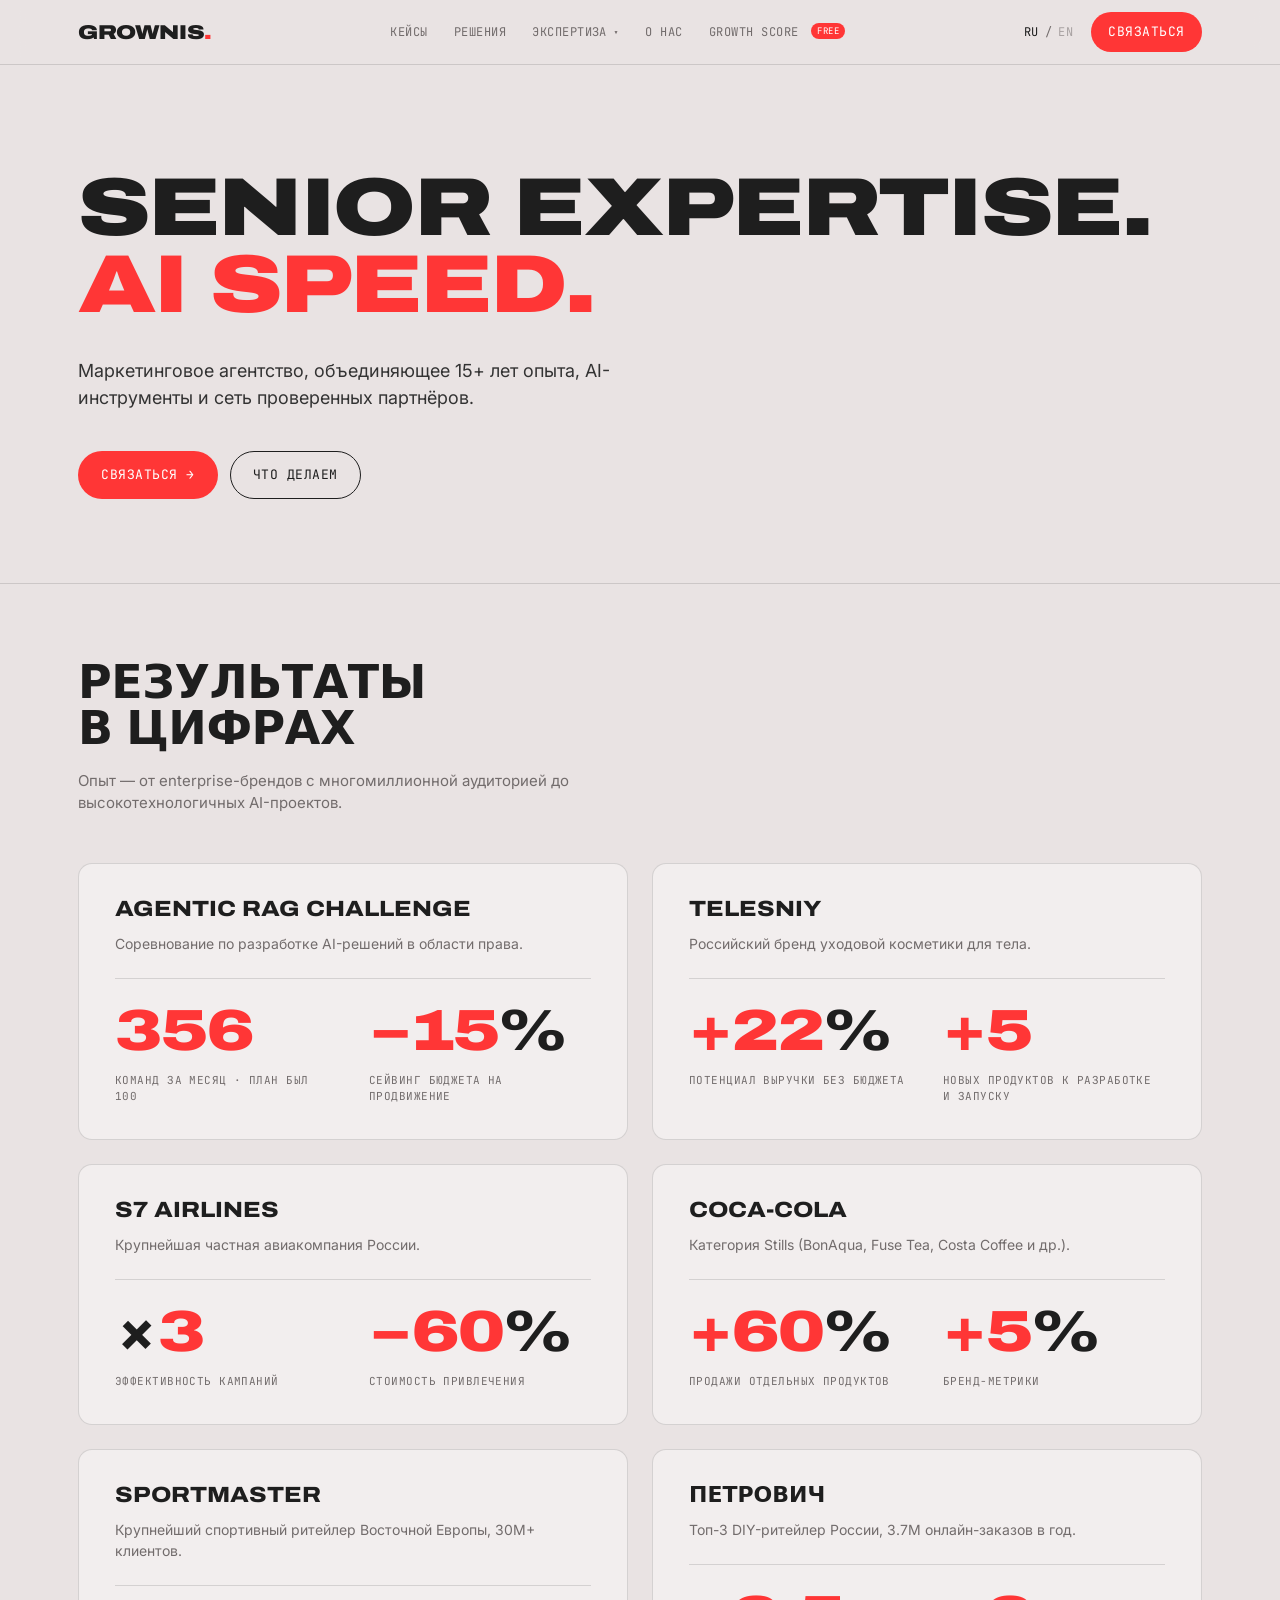
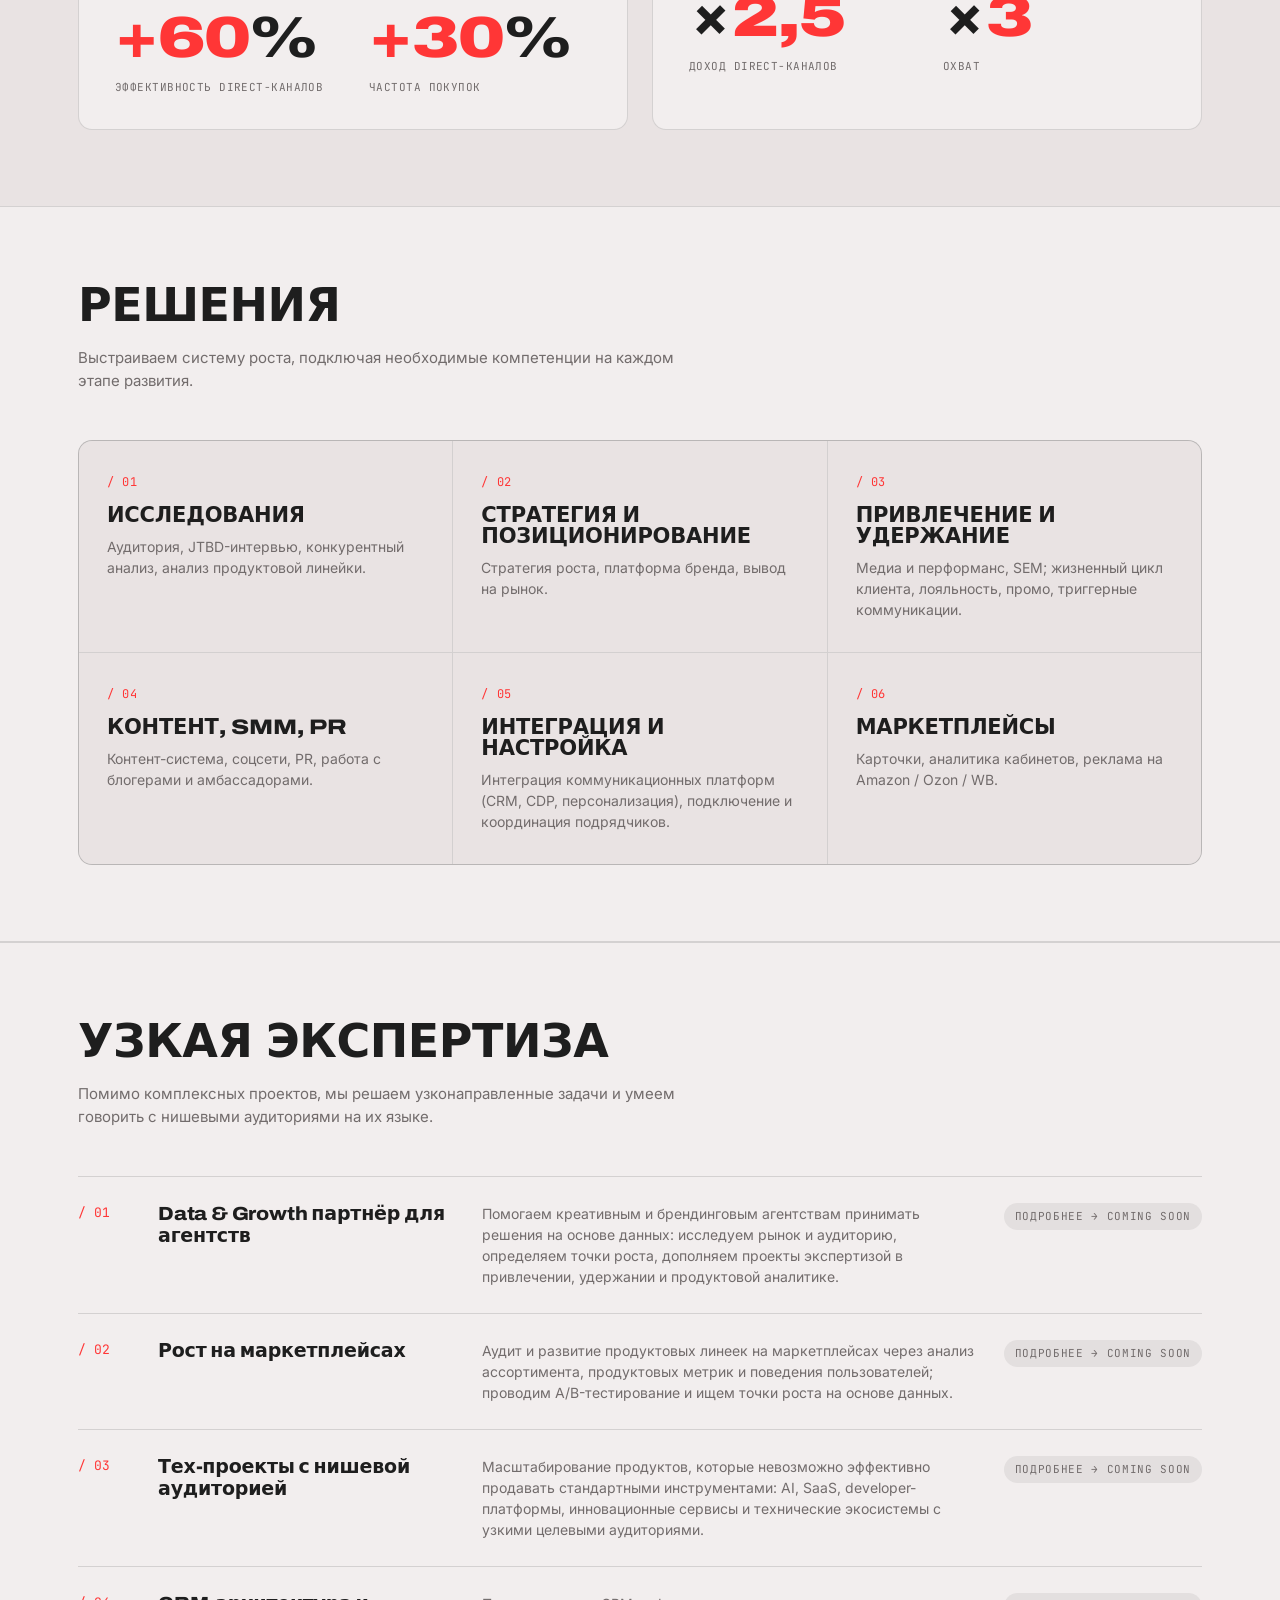
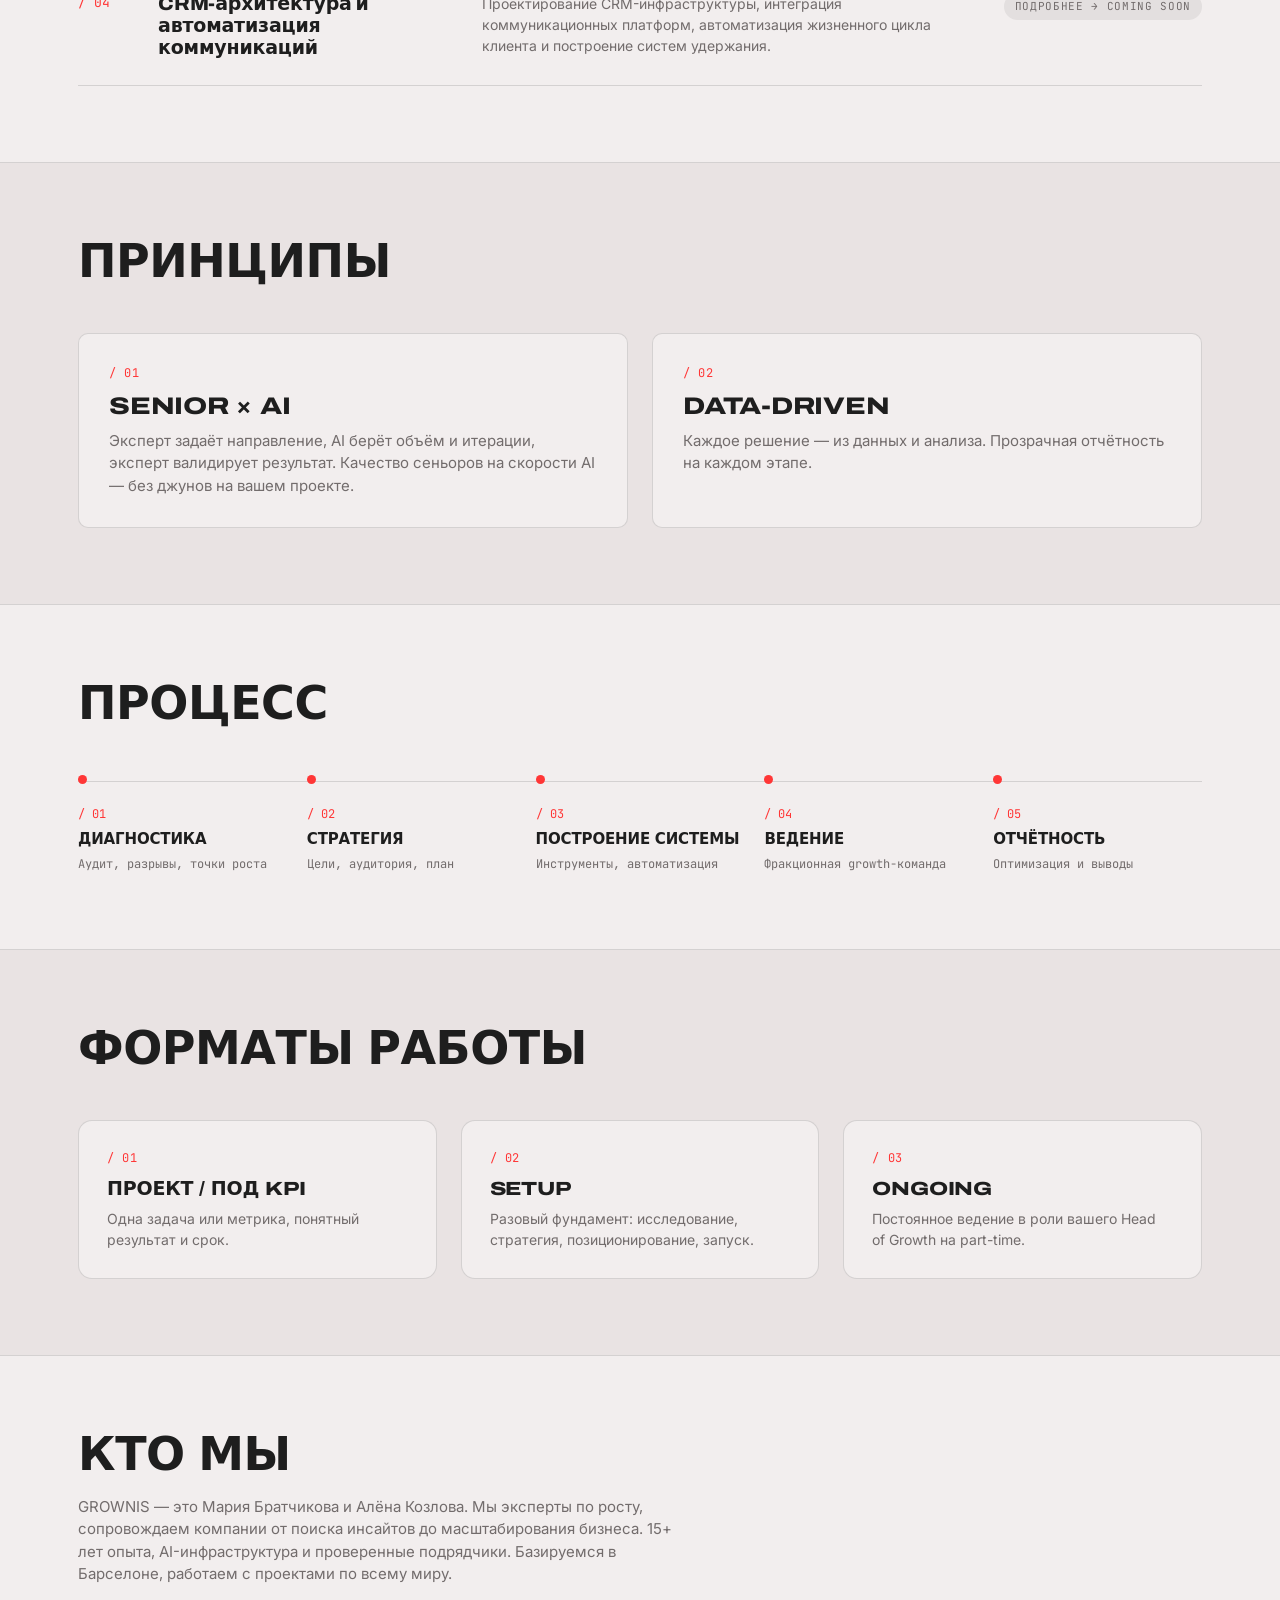
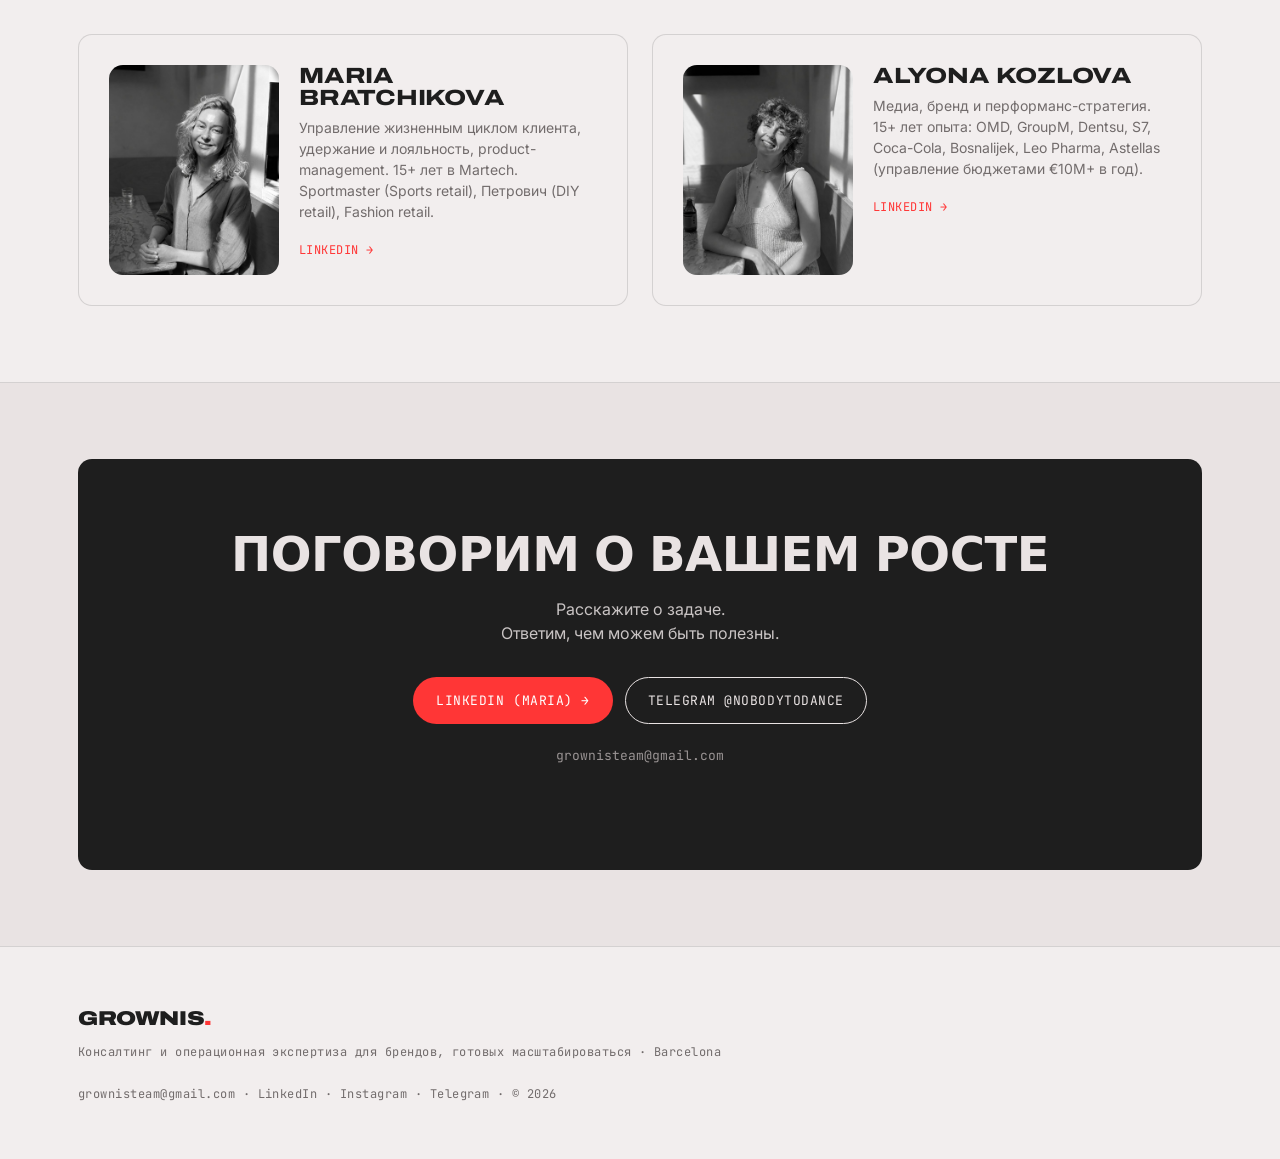
==== index.html @ ea6a72fd "beautiful english version and social mdia and llm" ====
<!DOCTYPE html>
<html lang="ru">
<head>
<meta charset="UTF-8">
<meta name="viewport" content="width=device-width, initial-scale=1.0">
<!-- Google Tag Manager -->
<script>(function(w,d,s,l,i){w[l]=w[l]||[];w[l].push({'gtm.start':
new Date().getTime(),event:'gtm.js'});var f=d.getElementsByTagName(s)[0],
j=d.createElement(s),dl=l!='dataLayer'?'&l='+l:'';j.async=true;j.src=
'https://www.googletagmanager.com/gtm.js?id='+i+dl;f.parentNode.insertBefore(j,f);
})(window,document,'script','dataLayer','GTM-59QNRNKP');</script>
<!-- End Google Tag Manager -->
<title>GROWNIS — Senior expertise. AI speed.</title>
<link rel="canonical" href="https://grownis.com/">
<link rel="alternate" hreflang="ru" href="https://grownis.com/">
<link rel="alternate" hreflang="en" href="https://grownis.com/en/">
<link rel="alternate" hreflang="x-default" href="https://grownis.com/">
<meta name="description" content="Маркетинговое агентство полного цикла: от исследований до масштабирования. 15+ лет опыта, AI-инструменты и сеть проверенных партнёров. Барселона, проекты по всему миру.">
<meta property="og:type" content="website">
<meta property="og:site_name" content="GROWNIS">
<meta property="og:title" content="GROWNIS — Senior expertise. AI speed.">
<meta property="og:description" content="Маркетинговое агентство полного цикла: от исследований до масштабирования. 15+ лет опыта, AI-инструменты и сеть проверенных партнёров.">
<meta property="og:url" content="https://grownis.com/">
<meta property="og:image" content="https://grownis.com/og-image.jpg">
<meta property="og:image:width" content="1200">
<meta property="og:image:height" content="630">
<meta name="twitter:card" content="summary_large_image">
<meta name="twitter:title" content="GROWNIS — Senior expertise. AI speed.">
<meta name="twitter:description" content="Маркетинговое агентство полного цикла: от исследований до масштабирования. 15+ лет опыта, AI-инструменты и сеть проверенных партнёров.">
<meta name="twitter:image" content="https://grownis.com/og-image.jpg">
<link rel="icon" href="/favicon.ico" sizes="any">
<link rel="icon" type="image/png" sizes="32x32" href="/favicon-32x32.png">
<link rel="icon" type="image/png" sizes="16x16" href="/favicon-16x16.png">
<link rel="apple-touch-icon" href="/apple-touch-icon.png">
<link rel="stylesheet" href="grownis.css">
<script type="application/ld+json">
{
  "@context": "https://schema.org",
  "@type": ["ProfessionalService", "Organization"],
  "@id": "https://grownis.com/#organization",
  "name": "GROWNIS",
  "url": "https://grownis.com/",
  "logo": "https://grownis.com/apple-touch-icon.png",
  "image": "https://grownis.com/og-image.jpg",
  "description": "Маркетинговое агентство полного цикла: от исследований до масштабирования. 15+ лет опыта, AI-инструменты и сеть проверенных партнёров.",
  "email": "grownisteam@gmail.com",
  "address": {
    "@type": "PostalAddress",
    "addressLocality": "Barcelona",
    "addressCountry": "ES"
  },
  "areaServed": "Worldwide",
  "founder": [
    {
      "@type": "Person",
      "name": "Maria Bratchikova",
      "sameAs": "https://www.linkedin.com/in/maria-bratchikova/"
    },
    {
      "@type": "Person",
      "name": "Alyona Kozlova",
      "sameAs": "https://www.linkedin.com/in/alyona-kozlova-4a8a1a46/"
    }
  ],
  "sameAs": [
    "https://www.linkedin.com/in/maria-bratchikova/",
    "https://www.linkedin.com/in/alyona-kozlova-4a8a1a46/",
    "https://t.me/nobodytodance"
  ],
  "hasOfferCatalog": {
    "@type": "OfferCatalog",
    "name": "Услуги GROWNIS",
    "itemListElement": [
      { "@type": "Offer", "itemOffered": { "@type": "Service", "name": "Research & Insight" } },
      { "@type": "Offer", "itemOffered": { "@type": "Service", "name": "Strategy & Positioning" } },
      { "@type": "Offer", "itemOffered": { "@type": "Service", "name": "Media & Paid Acquisition" } },
      { "@type": "Offer", "itemOffered": { "@type": "Service", "name": "Content, SMM & PR" } },
      { "@type": "Offer", "itemOffered": { "@type": "Service", "name": "CRM & Retention" } },
      { "@type": "Offer", "itemOffered": { "@type": "Service", "name": "Marketplace Growth" } }
    ]
  }
}
</script>
</head>
<body>
<!-- Google Tag Manager (noscript) -->
<noscript><iframe src="https://www.googletagmanager.com/ns.html?id=GTM-59QNRNKP" height="0" width="0" style="display:none;visibility:hidden"></iframe></noscript>
<!-- End Google Tag Manager (noscript) -->

<!-- ===== NAV ===== -->
<header class="topbar">
  <div class="wrap">
    <a class="wordmark" href="#top">GROWNIS<span class="dot">.</span></a>
    <nav>
      <a href="#results">Кейсы</a>
      <a href="#services">Решения</a>
      <div class="nav-drop">
        <a class="nav-drop-t" href="#expertise" aria-haspopup="true">Экспертиза <span class="caret" aria-hidden="true">▾</span></a>
        <div class="nav-drop-menu" role="menu">
          <span class="nav-soon">Для агентств<em>coming soon</em></span>
          <span class="nav-soon">Маркетплейсы<em>coming soon</em></span>
          <span class="nav-soon">Tech-продукты<em>coming soon</em></span>
          <span class="nav-soon">CRM-архитектура<em>coming soon</em></span>
        </div>
      </div>
      <a href="#about">О нас</a>
      <a href="/score/">Growth Score <span class="nav-tag">Free</span></a>
    </nav>
    <div class="topbar-right">
      <div class="lang" aria-label="Язык"><span class="on">RU</span><span class="sep">/</span><a class="off" href="/en/">EN</a></div>
      <a class="btn btn-signal topbar-cta" href="#cta" style="padding:9px 16px">Связаться</a>
      <button class="burger" id="burger" aria-label="Меню" aria-expanded="false" aria-controls="mmenu"><span></span><span></span><span></span></button>
    </div>
  </div>
</header>

<!-- мобильное меню -->
<div class="mobile-menu" id="mmenu" aria-hidden="true">
  <nav>
    <a href="#results">Кейсы</a>
    <a href="#services">Решения</a>
    <div class="mm-group">
      <a class="mm-group-t" href="#expertise">Экспертиза</a>
      <span class="mm-soon">Для агентств<em>coming soon</em></span>
      <span class="mm-soon">Маркетплейсы<em>coming soon</em></span>
      <span class="mm-soon">Tech-продукты<em>coming soon</em></span>
      <span class="mm-soon">CRM-архитектура<em>coming soon</em></span>
    </div>
    <a href="#about">О нас</a>
    <a href="/score/">Growth Score <span class="nav-tag">Free</span></a>
  </nav>
  <div class="mm-lang"><span class="on">RU</span> / <a class="off" href="/en/">EN</a></div>
  <a class="btn btn-signal" href="#cta">Связаться →</a>
</div>

<!-- ===== S1 · HERO ===== -->
<div class="hero" id="top">
  <div class="wrap">
    <h1>Senior expertise.<br><span class="accent">AI speed.</span></h1>
    <p class="lede">Маркетинговое агентство, объединяющее 15+ лет опыта, AI-инструменты и сеть проверенных партнёров.</p>
    <div class="hero-cta">
      <a class="btn btn-signal" href="#cta">Связаться →</a>
      <a class="btn btn-ghost" href="#services">Что делаем</a>
    </div>
  </div>
</div>

<!-- ===== S2 · КЕЙСЫ / БРЕНДЫ И РЕЗУЛЬТАТЫ ===== -->
<section id="results">
  <div class="wrap">
    <div class="sec-head">
      <h2>Результаты<br>в цифрах</h2>
      <p>Опыт — от enterprise-брендов с многомиллионной аудиторией до высокотехнологичных AI-проектов.</p>
    </div>
    <div class="case-grid">
      <div class="case">
        <div class="case-top"><div class="case-co">Agentic RAG Challenge</div></div>
        <div class="case-who">Соревнование по разработке AI-решений в области права.</div>
        <div class="case-metrics">
          <div class="metric"><div class="big">356</div><div class="cap">Команд за месяц · план был 100</div></div>
          <div class="metric"><div class="big">−15<span class="u">%</span></div><div class="cap">Сейвинг бюджета на продвижение</div></div>
        </div>
      </div>
      <div class="case">
        <div class="case-top"><div class="case-co">Telesniy</div></div>
        <div class="case-who">Российский бренд уходовой косметики для тела.</div>
        <div class="case-metrics">
          <div class="metric"><div class="big">+22<span class="u">%</span></div><div class="cap">Потенциал выручки без бюджета</div></div>
          <div class="metric"><div class="big">+5</div><div class="cap">Новых продуктов к разработке и запуску</div></div>
        </div>
      </div>
      <div class="case">
        <div class="case-top"><div class="case-co">S7 Airlines</div></div>
        <div class="case-who">Крупнейшая частная авиакомпания России.</div>
        <div class="case-metrics">
          <div class="metric"><div class="big"><span class="u">×</span>3</div><div class="cap">Эффективность кампаний</div></div>
          <div class="metric"><div class="big">−60<span class="u">%</span></div><div class="cap">Стоимость привлечения</div></div>
        </div>
      </div>
      <div class="case">
        <div class="case-top"><div class="case-co">Coca-Cola</div></div>
        <div class="case-who">Категория Stills (BonAqua, Fuse Tea, Costa Coffee и др.).</div>
        <div class="case-metrics">
          <div class="metric"><div class="big">+60<span class="u">%</span></div><div class="cap">Продажи отдельных продуктов</div></div>
          <div class="metric"><div class="big">+5<span class="u">%</span></div><div class="cap">Бренд-метрики</div></div>
        </div>
      </div>
      <div class="case">
        <div class="case-top"><div class="case-co">Sportmaster</div></div>
        <div class="case-who">Крупнейший спортивный ритейлер Восточной Европы, 30M+ клиентов.</div>
        <div class="case-metrics">
          <div class="metric"><div class="big">+60<span class="u">%</span></div><div class="cap">Эффективность direct-каналов</div></div>
          <div class="metric"><div class="big">+30<span class="u">%</span></div><div class="cap">Частота покупок</div></div>
        </div>
      </div>
      <div class="case">
        <div class="case-top"><div class="case-co">Петрович</div></div>
        <div class="case-who">Топ-3 DIY-ритейлер России, 3.7M онлайн-заказов в год.</div>
        <div class="case-metrics">
          <div class="metric"><div class="big"><span class="u">×</span>2,5</div><div class="cap">Доход direct-каналов</div></div>
          <div class="metric"><div class="big"><span class="u">×</span>3</div><div class="cap">Охват</div></div>
        </div>
      </div>
    </div>
  </div>
</section>

<!-- ===== S3 · ЧТО ДЕЛАЕМ ===== -->
<section id="services" class="section-card">
  <div class="wrap">
    <div class="sec-head">
      <h2>Решения</h2>
      <p>Выстраиваем систему роста, подключая необходимые компетенции на каждом этапе развития.</p>
    </div>
    <div class="pillars">
      <div class="pillar"><div class="n">/ 01</div><h3>Исследования</h3><p>Аудитория, JTBD-интервью, конкурентный анализ, анализ продуктовой линейки.</p></div>
      <div class="pillar"><div class="n">/ 02</div><h3>Стратегия и позиционирование</h3><p>Стратегия роста, платформа бренда, вывод на рынок.</p></div>
      <div class="pillar"><div class="n">/ 03</div><h3>Привлечение и удержание</h3><p>Медиа и перформанс, SEM; жизненный цикл клиента, лояльность, промо, триггерные коммуникации.</p></div>
      <div class="pillar"><div class="n">/ 04</div><h3>Контент, SMM, PR</h3><p>Контент-система, соцсети, PR, работа с блогерами и амбассадорами.</p></div>
      <div class="pillar"><div class="n">/ 05</div><h3>Интеграция и настройка</h3><p>Интеграция коммуникационных платформ (CRM, CDP, персонализация), подключение и координация подрядчиков.</p></div>
      <div class="pillar"><div class="n">/ 06</div><h3>Маркетплейсы</h3><p>Карточки, аналитика кабинетов, реклама на Amazon / Ozon / WB.</p></div>
    </div>
  </div>
</section>

<!-- ===== УЗКАЯ ЭКСПЕРТИЗА ===== -->
<section id="expertise" class="section-card">
  <div class="wrap">
    <div class="sec-head">
      <h2>Узкая экспертиза</h2>
      <p>Помимо комплексных проектов, мы решаем узконаправленные задачи и умеем говорить с нишевыми аудиториями на их языке.</p>
    </div>
    <div class="exp-list">
      <div class="exp-item">
        <div class="k">/ 01</div>
        <h3>Data &amp; Growth партнёр для агентств</h3>
        <p>Помогаем креативным и брендинговым агентствам принимать решения на основе данных: исследуем рынок и аудиторию, определяем точки роста, дополняем проекты экспертизой в привлечении, удержании и продуктовой аналитике.</p>
        <span class="soon">Подробнее → coming soon</span>
      </div>
      <div class="exp-item">
        <div class="k">/ 02</div>
        <h3>Рост на маркетплейсах</h3>
        <p>Аудит и развитие продуктовых линеек на маркетплейсах через анализ ассортимента, продуктовых метрик и поведения пользователей; проводим A/B-тестирование и ищем точки роста на основе данных.</p>
        <span class="soon">Подробнее → coming soon</span>
      </div>
      <div class="exp-item">
        <div class="k">/ 03</div>
        <h3>Тех-проекты с нишевой аудиторией</h3>
        <p>Масштабирование продуктов, которые невозможно эффективно продавать стандартными инструментами: AI, SaaS, developer-платформы, инновационные сервисы и технические экосистемы с узкими целевыми аудиториями.</p>
        <span class="soon">Подробнее → coming soon</span>
      </div>
      <div class="exp-item">
        <div class="k">/ 04</div>
        <h3>CRM-архитектура и автоматизация коммуникаций</h3>
        <p>Проектирование CRM-инфраструктуры, интеграция коммуникационных платформ, автоматизация жизненного цикла клиента и построение систем удержания.</p>
        <span class="soon">Подробнее → coming soon</span>
      </div>
    </div>
  </div>
</section>

<!-- ===== S4 · ПРИНЦИПЫ ===== -->
<section id="how">
  <div class="wrap">
    <div class="sec-head"><h2>Принципы</h2></div>
    <div class="principles">
      <div class="principle"><div class="k">/ 01</div><h3>Senior × AI</h3><p>Эксперт задаёт направление, AI берёт объём и итерации, эксперт валидирует результат. Качество сеньоров на скорости AI — без джунов на вашем проекте.</p></div>
      <div class="principle"><div class="k">/ 02</div><h3>Data-driven</h3><p>Каждое решение — из данных и анализа. Прозрачная отчётность на каждом этапе.</p></div>
    </div>
  </div>
</section>

<!-- ===== S5 · ПРОЦЕСС ===== -->
<section class="section-card">
  <div class="wrap">
    <div class="sec-head"><h2>Процесс</h2></div>
    <div class="timeline">
      <div class="st"><div class="k">/ 01</div><h4>Диагностика</h4><p>Аудит, разрывы, точки роста</p></div>
      <div class="st"><div class="k">/ 02</div><h4>Стратегия</h4><p>Цели, аудитория, план</p></div>
      <div class="st"><div class="k">/ 03</div><h4>Построение системы</h4><p>Инструменты, автоматизация</p></div>
      <div class="st"><div class="k">/ 04</div><h4>Ведение</h4><p>Фракционная growth-команда</p></div>
      <div class="st"><div class="k">/ 05</div><h4>Отчётность</h4><p>Оптимизация и выводы</p></div>
    </div>
  </div>
</section>

<!-- ===== S6 · ФОРМАТЫ РАБОТЫ ===== -->
<section>
  <div class="wrap">
    <div class="sec-head"><h2>Форматы работы</h2></div>
    <div class="grid-3">
      <div class="fcard"><div class="n">/ 01</div><h3>Проект / под KPI</h3><p>Одна задача или метрика, понятный результат и срок.</p></div>
      <div class="fcard"><div class="n">/ 02</div><h3>Setup</h3><p>Разовый фундамент: исследование, стратегия, позиционирование, запуск.</p></div>
      <div class="fcard"><div class="n">/ 03</div><h3>Ongoing</h3><p>Постоянное ведение в роли вашего Head of Growth на part-time.</p></div>
    </div>
  </div>
</section>

<!-- ===== S5 · О НАС + КОМАНДА ===== -->
<section id="about" class="section-card">
  <div class="wrap">
    <div class="sec-head">
      <h2>Кто мы</h2>
      <p>GROWNIS — это Мария Братчикова и Алёна Козлова. Мы эксперты по росту, сопровождаем компании от поиска инсайтов до масштабирования бизнеса. 15+ лет опыта, AI-инфраструктура и проверенные подрядчики. Базируемся в Барселоне, работаем с проектами по всему миру.</p>
    </div>
    <div class="team">
      <div class="member">
        <div class="ava" style="background-image:url('maria.jpg')"></div>
        <div>
          <h3>Maria Bratchikova</h3>
          <div class="role">Управление жизненным циклом клиента, удержание и лояльность, product-management. 15+ лет в Martech. Sportmaster (Sports retail), Петрович (DIY retail), Fashion retail.</div>
          <a href="https://www.linkedin.com/in/maria-bratchikova/" target="_blank" rel="noopener">LinkedIn →</a>
        </div>
      </div>
      <div class="member">
        <div class="ava" style="background-image:url('alena.jpg')"></div>
        <div>
          <h3>Alyona Kozlova</h3>
          <div class="role">Медиа, бренд и перформанс-стратегия. 15+ лет опыта: OMD, GroupM, Dentsu, S7, Coca-Cola, Bosnalijek, Leo Pharma, Astellas (управление бюджетами €10M+ в год).</div>
          <a href="https://www.linkedin.com/in/alyona-kozlova-4a8a1a46/" target="_blank" rel="noopener">LinkedIn →</a>
        </div>
      </div>
    </div>
  </div>
</section>

<!-- ===== S6 · CTA / КОНТАКТЫ ===== -->
<section id="cta">
  <div class="wrap">
    <div class="cta">
      <h2>Поговорим о вашем росте</h2>
      <p>Расскажите о задаче.<br>Ответим, чем можем быть полезны.</p>
      <div class="btn-row">
        <a class="btn btn-signal" href="https://www.linkedin.com/in/maria-bratchikova/" target="_blank" rel="noopener">LinkedIn (Maria) →</a>
        <a class="btn btn-ghost" href="https://t.me/nobodytodance" target="_blank" rel="noopener">Telegram @nobodytodance</a>
      </div>
      <p style="margin-top:22px;font-family:var(--font-mono);font-size:13px;color:#9A9494">grownisteam@gmail.com</p>
    </div>
  </div>
</section>

<!-- ===== FOOTER ===== -->
<footer class="foot">
  <div class="wrap">
    <div>
      <span class="wordmark">GROWNIS<span class="dot">.</span></span>
      <p style="margin-top:10px">Консалтинг и операционная экспертиза для брендов, готовых масштабироваться · Barcelona</p>
    </div>
    <p>grownisteam@gmail.com · <a href="https://www.linkedin.com/company/grownis/" target="_blank" rel="noopener">LinkedIn</a> · <a href="https://www.instagram.com/grownis.agency" target="_blank" rel="noopener">Instagram</a> · <a href="https://t.me/nobodytodance" target="_blank" rel="noopener">Telegram</a> · © 2026</p>
  </div>
</footer>

<script>
(function(){
  var b=document.getElementById('burger'), m=document.getElementById('mmenu');
  if(!b||!m) return;
  function set(open){
    b.classList.toggle('open',open);
    m.classList.toggle('open',open);
    b.setAttribute('aria-expanded',open);
    m.setAttribute('aria-hidden',!open);
    document.body.style.overflow=open?'hidden':'';
  }
  b.addEventListener('click',function(){set(!m.classList.contains('open'));});
  m.querySelectorAll('a').forEach(function(a){a.addEventListener('click',function(){set(false);});});
})();
</script>
</body>
</html>
---- grownis.css ----
/* ============================================================
   GROWNIS — DESIGN SYSTEM  ·  grownis.css  ·  v1.0 (Red / Cream)
   Один источник стилей для всех лендингов и презентаций.
   Подключение:  <link rel="stylesheet" href="grownis.css">
   Шрифты тянутся автоматически (@import ниже).
   Менять цвет/шрифт бренда — только здесь, в :root.
   ============================================================ */
@import url('https://fonts.googleapis.com/css2?family=Archivo:wdth,wght@62..125,100..900&family=Inter:wght@400;500;600&family=JetBrains+Mono:wght@400;700&display=swap');

:root{
  /* — Colour — */
  --ink:        #1E1E1E;   /* заголовки, текст на светлом */
  --ink-soft:   #2A2A2A;   /* мягкий чёрный, тёмные карточки/секции */
  --black:      #000000;   /* максимальный контраст */
  --body:       #333333;   /* основной текст */
  --paper:      #E9E3E3;   /* тёплый серо-кремовый, основной фон */
  --paper-card: #F2EEEE;   /* светлее фона, карточки/секции */
  --paper-pure: #FFFFFF;   /* поля ввода */
  --accent:     #FF3636;   /* Signal Red — единственный акцент */
  --slate:      #726C6C;   /* приглушённый текст, подписи */
  --line:       rgba(30,30,30,.14);    /* границы на светлом */
  --line-dark:  rgba(255,255,255,.14); /* границы на тёмном */

  /* — Type — */
  --font-display: "Archivo", system-ui, sans-serif; /* ↔ Titling Gothic FB Wide */
  --font-body:    "Inter", system-ui, sans-serif;   /* ↔ Tablet Gothic */
  --font-mono:    "JetBrains Mono", ui-monospace, monospace;

  /* — Scale / rhythm — */
  --maxw: 1180px;
  --section-y: 76px;
  --gap: 24px;
  --radius: 14px;
  --radius-sm: 8px;
}

/* ===== BASE ===== */
*{box-sizing:border-box;margin:0;padding:0}
html{scroll-behavior:smooth}
body{font-family:var(--font-body);background:var(--paper);color:var(--body);-webkit-font-smoothing:antialiased;line-height:1.5}
a{color:inherit}
h1,h2,h3,h4{font-family:var(--font-display);font-weight:800;font-stretch:125%;letter-spacing:-.01em;line-height:1.0;color:var(--ink)}

/* ===== LAYOUT ===== */
.wrap{max-width:var(--maxw);margin:0 auto;padding:0 28px}
section{padding:var(--section-y) 0}
section.wrap{padding-top:var(--section-y);padding-bottom:var(--section-y)} /* если .wrap прямо на <section> */
.section-card{background:var(--paper-card);border-top:1px solid var(--line);border-bottom:1px solid var(--line)}
.section-dark{background:var(--ink);color:var(--paper)}
.section-dark h1,.section-dark h2,.section-dark h3,.section-dark h4{color:var(--paper)}

/* утилиты */
.center{text-align:center}
.center .sec-head,.center .eyebrow{justify-content:center}
.muted{color:var(--slate)}
.grid-2{display:grid;grid-template-columns:repeat(2,1fr);gap:var(--gap)}
.grid-3{display:grid;grid-template-columns:repeat(3,1fr);gap:var(--gap)}
.grid-4{display:grid;grid-template-columns:repeat(4,1fr);gap:var(--gap)}
@media(max-width:860px){.grid-3,.grid-4{grid-template-columns:repeat(2,1fr)}}
@media(max-width:600px){.grid-2,.grid-3,.grid-4{grid-template-columns:1fr}}

/* ===== EYEBROW / SECTION HEAD ===== */
.eyebrow{font-family:var(--font-mono);font-size:12px;letter-spacing:.12em;text-transform:uppercase;color:var(--slate);display:flex;align-items:center;gap:10px;margin-bottom:28px}
.eyebrow::before{content:"";width:26px;height:1px;background:var(--ink);opacity:.4}
.section-dark .eyebrow{color:#9A9494}
.section-dark .eyebrow::before{background:var(--paper)}
/* заголовок + серый текст всегда в столбик (текст под заголовком) */
.sec-head{margin-bottom:48px}
.sec-head h2{font-size:clamp(30px,4vw,46px);text-transform:uppercase}
.sec-head p{max-width:620px;color:var(--slate);font-size:15px;margin-top:18px}

/* ===== TOP BAR ===== */
.topbar{position:sticky;top:0;z-index:50;background:rgba(233,227,227,.82);backdrop-filter:blur(12px);border-bottom:1px solid var(--line)}
.topbar .wrap{display:flex;align-items:center;justify-content:space-between;height:64px}
.topbar nav{display:flex;gap:26px;font-family:var(--font-mono);font-size:12px;letter-spacing:.04em;text-transform:uppercase}
.topbar nav a{color:var(--slate);text-decoration:none;transition:color .2s}
.topbar nav a:hover{color:var(--ink)}
/* бургер + мобильное меню */
.burger{display:none;flex-direction:column;justify-content:center;gap:5px;width:40px;height:40px;padding:8px;border:none;background:transparent;cursor:pointer}
.burger span{display:block;width:22px;height:2px;background:var(--ink);transition:.25s}
.burger.open span:nth-child(1){transform:translateY(7px) rotate(45deg)}
.burger.open span:nth-child(2){opacity:0}
.burger.open span:nth-child(3){transform:translateY(-7px) rotate(-45deg)}
.mobile-menu{position:fixed;top:64px;left:0;right:0;bottom:0;z-index:40;background:var(--paper);display:flex;flex-direction:column;justify-content:flex-start;gap:6px;padding:44px 28px 32px;overflow-y:auto;opacity:0;visibility:hidden;transform:translateY(-8px);transition:opacity .25s,transform .25s,visibility .25s}
.mobile-menu.open{opacity:1;visibility:visible;transform:translateY(0)}
.mobile-menu nav{display:flex;flex-direction:column;gap:2px}
.mobile-menu nav a{font-family:var(--font-display);font-weight:800;font-stretch:115%;font-size:clamp(28px,9vw,40px);text-transform:uppercase;letter-spacing:-.01em;color:var(--ink);text-decoration:none;padding:8px 0}
.mobile-menu .btn{margin-top:26px;align-self:flex-start}
@media(max-width:720px){
  .topbar nav{display:none}
  .topbar-cta{display:none}
  .lang{display:none}
  .burger{display:flex}
}

/* правая группа топбара + переключатель языка */
.topbar-right{display:flex;align-items:center;gap:18px}
.lang{font-family:var(--font-mono);font-size:12px;letter-spacing:.04em;display:flex;gap:6px;align-items:center}
.lang .on{color:var(--ink)} .lang .sep{color:var(--slate)} .lang .off{color:var(--slate);opacity:.55;cursor:default}
.lang a.off{cursor:pointer;text-decoration:none} .lang a.off:hover{opacity:1;color:var(--ink)}
.mm-lang a{color:inherit;text-decoration:none}
.nav-tag{font-family:var(--font-mono);font-size:9px;letter-spacing:.06em;text-transform:uppercase;color:#fff;background:var(--accent);padding:2px 6px;border-radius:100px;vertical-align:middle;margin-left:5px;position:relative;top:-1px}

/* выпадашка «Экспертиза» */
.nav-drop{position:relative;display:flex;align-items:center}
.nav-drop-t{font-family:var(--font-mono);font-size:12px;letter-spacing:.04em;text-transform:uppercase;color:var(--slate);background:none;border:none;cursor:pointer;padding:0;display:inline-flex;align-items:center;gap:6px;transition:color .2s}
.nav-drop:hover .nav-drop-t,.nav-drop:focus-within .nav-drop-t{color:var(--ink)}
.nav-drop .caret{font-size:10px}
.nav-drop-menu{position:absolute;top:calc(100% + 14px);left:50%;transform:translateX(-50%);min-width:250px;background:var(--paper);border:1px solid var(--line);border-radius:12px;padding:8px;display:none;flex-direction:column;gap:2px;box-shadow:0 14px 34px rgba(0,0,0,.09);z-index:60}
.nav-drop-menu::before{content:"";position:absolute;top:-14px;left:0;right:0;height:14px}
.nav-drop:hover .nav-drop-menu,.nav-drop:focus-within .nav-drop-menu{display:flex}
.nav-soon{display:flex;justify-content:space-between;align-items:center;gap:16px;padding:10px 12px;border-radius:8px;font-size:14px;color:var(--ink);cursor:default}
.nav-soon:hover{background:var(--paper-card)}
.nav-soon em{font-family:var(--font-mono);font-style:normal;font-size:10px;letter-spacing:.05em;text-transform:uppercase;color:var(--slate);white-space:nowrap}

/* мобильное меню: группа «Экспертиза» + язык */
.mm-group{display:flex;flex-direction:column;gap:2px;margin:2px 0}
.mm-group-t{font-family:var(--font-display);font-weight:800;font-stretch:115%;font-size:clamp(28px,9vw,40px);text-transform:uppercase;color:var(--ink);padding:8px 0}
.mm-soon{display:flex;justify-content:space-between;align-items:baseline;gap:12px;font-size:17px;color:var(--slate);padding:5px 0 5px 2px}
.mm-soon em{font-family:var(--font-mono);font-style:normal;font-size:10px;text-transform:uppercase;letter-spacing:.05em;color:var(--slate)}
.mm-lang{font-family:var(--font-mono);font-size:14px;color:var(--slate);margin-top:18px}
.mm-lang .on{color:var(--ink)}

/* Узкая экспертиза — строки */
.exp-list{border-top:1px solid var(--line)}
.exp-item{display:grid;grid-template-columns:56px 300px 1fr auto;gap:24px;align-items:start;padding:26px 0;border-bottom:1px solid var(--line)}
.exp-item .k{font-family:var(--font-mono);font-size:13px;color:var(--accent)}
.exp-item h3{font-family:var(--font-display);font-weight:800;font-stretch:110%;font-size:19px;letter-spacing:-.01em;color:var(--ink);margin:0;line-height:1.15}
.exp-item p{font-size:14px;color:var(--slate);margin:0}
@media(max-width:760px){.exp-item{grid-template-columns:1fr;gap:8px}}
.soon{align-self:start;font-family:var(--font-mono);font-size:11px;letter-spacing:.06em;text-transform:uppercase;color:var(--slate);background:rgba(30,30,30,.07);padding:5px 11px;border-radius:100px;white-space:nowrap}

/* ===== WORDMARK (текстовое лого) ===== */
.wordmark{font-family:var(--font-display);font-weight:900;font-stretch:125%;font-size:20px;letter-spacing:-.02em;color:var(--ink);text-decoration:none}
.wordmark .dot{color:var(--accent)}
.section-dark .wordmark{color:var(--paper)}

/* ===== HERO ===== */
.hero{background:var(--paper);color:var(--ink);padding:104px 0 84px;border-bottom:1px solid var(--line)}
.hero h1{font-size:clamp(46px,6.5vw,82px);font-weight:900;line-height:.94;text-transform:uppercase}.hero h1 .accent{color:var(--accent)}
.hero .lede{max-width:560px;margin-top:34px;font-size:18px;color:var(--body)}
.hero-meta{margin-top:54px;display:flex;flex-wrap:wrap;gap:40px;font-family:var(--font-mono);font-size:12px;letter-spacing:.06em;text-transform:uppercase;color:var(--slate)}
.hero-meta b{color:var(--accent);font-weight:400}
.hero-cta{margin-top:40px;display:flex;gap:12px;flex-wrap:wrap}

/* ===== CARDS / PILLARS / FEATURES ===== */
.pillars{display:grid;grid-template-columns:repeat(3,1fr);gap:1px;background:var(--line);border:1px solid var(--line);border-radius:var(--radius);overflow:hidden}
.pillar{background:var(--paper);padding:32px 28px}
.pillar .n{font-family:var(--font-mono);font-size:12px;color:var(--accent);letter-spacing:.05em}
.pillar h3{font-size:21px;margin:14px 0 10px;text-transform:uppercase}
.pillar p{font-size:14px;color:var(--slate)}
@media(max-width:760px){.pillars{grid-template-columns:1fr}}

.panel{border:1px solid var(--line);border-radius:var(--radius);padding:30px;background:var(--paper-card)}
.panel.dark{background:var(--ink-soft);color:var(--paper);border-color:var(--ink-soft)}
.panel h4{font-size:13px;font-family:var(--font-mono);font-weight:400;text-transform:uppercase;letter-spacing:.08em;color:var(--slate);margin-bottom:22px}
.panel.dark h4{color:#9A9494}
.panel.dark h1,.panel.dark h2,.panel.dark h3{color:var(--paper)} /* не чёрное на чёрном */

/* ===== BUTTONS ===== */
.btn{display:inline-flex;align-items:center;gap:9px;font-family:var(--font-mono);font-size:13px;letter-spacing:.04em;text-transform:uppercase;padding:13px 22px;border-radius:100px;border:1px solid transparent;cursor:pointer;text-decoration:none;transition:.2s}
.btn-primary{background:var(--ink);color:#fff}
.btn-primary:hover{background:var(--black)}
.btn-signal{background:var(--accent);color:#fff}
.btn-signal:hover{filter:brightness(.9)}
.btn-ghost{background:transparent;border-color:var(--ink);color:var(--ink)}
.btn-ghost:hover{background:var(--ink);color:var(--paper)}
.section-dark .btn-ghost{border-color:var(--paper);color:var(--paper)}
.section-dark .btn-ghost:hover{background:var(--paper);color:var(--ink)}
.btn-row{display:flex;gap:12px;flex-wrap:wrap}

/* ===== TAGS ===== */
.tags{display:flex;gap:10px;flex-wrap:wrap}
.tag{font-family:var(--font-mono);font-size:12px;letter-spacing:.04em;padding:6px 12px;border-radius:100px;border:1px solid var(--line)}
.tag.solid{background:var(--ink);color:var(--paper);border-color:var(--ink)}
.tag.accent{background:rgba(255,54,54,.10);color:var(--accent);border-color:rgba(255,54,54,.32)}

/* ===== NUMBERED LIST (process / services) ===== */
.numlist{list-style:none}
.numlist li{display:flex;gap:18px;padding:16px 0;border-bottom:1px solid var(--line)}
.numlist li:last-child{border-bottom:none}
.panel.dark .numlist li,.section-dark .numlist li{border-bottom-color:var(--line-dark)}
.numlist .idx{font-family:var(--font-mono);font-size:13px;color:var(--accent)}
.numlist .txt b{font-family:var(--font-display);font-weight:700;font-stretch:125%;font-size:17px;display:block;text-transform:uppercase;color:var(--ink)}
.panel.dark .numlist .txt b,.section-dark .numlist .txt b{color:var(--paper)}
.numlist .txt span{font-size:13px;color:var(--slate)}
.panel.dark .numlist .txt span,.section-dark .numlist .txt span{color:#9A9494}

/* ===== STATS ===== */
.stats{display:flex;gap:40px;flex-wrap:wrap}
.stat .v{font-family:var(--font-display);font-weight:900;font-stretch:125%;font-size:48px;letter-spacing:-.02em;line-height:1;color:var(--ink)}
.panel.dark .stat .v,.section-dark .stat .v{color:var(--paper)}
.stat .v em{font-style:normal;color:var(--accent)}
.stat .k{font-family:var(--font-mono);font-size:12px;text-transform:uppercase;letter-spacing:.06em;color:var(--slate);margin-top:8px}
.panel.dark .stat .k,.section-dark .stat .k{color:#9A9494}

/* ===== QUOTE / TESTIMONIAL ===== */
.quote{font-family:var(--font-display);font-weight:700;font-stretch:110%;font-size:22px;line-height:1.25;letter-spacing:-.005em;color:var(--ink)}
.section-dark .quote{color:var(--paper)}
.quote footer{font-family:var(--font-mono);font-size:12px;color:var(--slate);margin-top:18px;text-transform:uppercase;letter-spacing:.05em}

/* ===== LOGOS ROW ===== */
.logos{display:flex;flex-wrap:wrap;gap:44px;align-items:center}
.logos span{font-family:var(--font-display);font-weight:700;font-stretch:115%;font-size:22px;color:var(--ink);opacity:.55}
.section-dark .logos span{color:var(--paper)}

/* ===== RESULTS (бренд · кто · результат) ===== */
.results{display:grid;grid-template-columns:repeat(3,1fr);gap:var(--gap)}
@media(max-width:860px){.results{grid-template-columns:repeat(2,1fr)}}
@media(max-width:600px){.results{grid-template-columns:1fr}}
.result{border:1px solid var(--line);border-radius:var(--radius);padding:26px;background:var(--paper-card);display:flex;flex-direction:column}
.result .co{font-family:var(--font-display);font-weight:800;font-stretch:115%;font-size:20px;text-transform:uppercase;color:var(--ink)}
.result .who{font-size:13px;color:var(--slate);margin:8px 0 16px;flex:1}
.result .res{font-family:var(--font-mono);font-size:13px;line-height:1.4;color:var(--accent);border-top:1px solid var(--line);padding-top:14px}

/* ===== TEAM (named people) ===== */
.team{display:grid;grid-template-columns:1fr 1fr;gap:var(--gap)}
@media(max-width:760px){.team{grid-template-columns:1fr}}
.member{border:1px solid var(--line);border-radius:var(--radius);padding:30px;background:var(--paper-card);display:flex;gap:20px;align-items:flex-start}
.member .ava{width:170px;height:210px;border-radius:var(--radius);flex-shrink:0;background:var(--ink);background-size:cover;background-position:center top;font-size:0;color:transparent}
@media(max-width:480px){.member{flex-direction:column}.member .ava{width:100%;height:300px}}
.member h3{font-size:22px;text-transform:uppercase}
.member .role{color:var(--slate);font-size:14px;margin:8px 0 14px}
.member a{font-family:var(--font-mono);font-size:12px;letter-spacing:.04em;text-transform:uppercase;color:var(--accent);text-decoration:none}
.member a:hover{text-decoration:underline}

/* ===== FORMATS / простые карточки ===== */
.fcard{border:1px solid var(--line);border-radius:var(--radius);padding:28px;background:var(--paper-card)}
.fcard .n{font-family:var(--font-mono);font-size:12px;color:var(--accent);letter-spacing:.05em}
.fcard h3{font-size:19px;margin:12px 0 10px;text-transform:uppercase}
.fcard p{font-size:14px;color:var(--slate)}

/* ===== HOW — Принципы (плоские карточки) / Процесс (таймлайн) ===== */
.grid-auto{display:grid;grid-template-columns:repeat(auto-fit,minmax(170px,1fr));gap:var(--gap)}

.principles{display:grid;grid-template-columns:1fr 1fr;gap:var(--gap)}
@media(max-width:640px){.principles{grid-template-columns:1fr}}
.principle{border:1px solid var(--line);border-radius:10px;background:var(--paper-card);padding:30px}
.principle .k{font-family:var(--font-mono);font-size:12px;color:var(--accent);letter-spacing:.06em}
.principle h3{font-size:24px;text-transform:uppercase;margin:12px 0 12px}
.principle p{font-size:15px;color:var(--slate)}

.timeline{display:grid;grid-template-columns:repeat(5,1fr);gap:20px;position:relative;padding-top:30px}
.timeline::before{content:"";position:absolute;top:6px;left:0;right:0;height:1px;background:var(--line)}
.timeline .st{position:relative}
.timeline .st::before{content:"";position:absolute;top:-30px;left:0;width:9px;height:9px;border-radius:50%;background:var(--accent)}
.timeline .k{font-family:var(--font-mono);font-size:12px;color:var(--accent)}
.timeline h4{font-size:15px;text-transform:uppercase;margin:8px 0 8px;line-height:1.1}
.timeline p{font-family:var(--font-mono);font-size:12px;line-height:1.4;color:var(--slate)}
/* адаптив: на узком экране — вертикальный список с точками слева, без наложения */
@media(max-width:820px){
  .timeline{grid-template-columns:1fr;gap:0;padding-top:0}
  .timeline::before{display:none}
  .timeline .st{padding:18px 0 18px 24px;border-bottom:1px solid var(--line)}
  .timeline .st::before{top:24px;left:0}
  .timeline .st:last-child{border-bottom:none}
}

/* ===== STEP LIST — процесс строками с разделителями (вариант B) ===== */
.steplist{border-top:1px solid var(--line)}
.steplist .row{display:grid;grid-template-columns:56px 280px 1fr;gap:24px;align-items:baseline;padding:20px 0;border-bottom:1px solid var(--line)}
.steplist .k{font-family:var(--font-mono);font-size:13px;color:var(--accent)}
.steplist h4{font-size:19px;text-transform:uppercase;margin:0}
.steplist p{font-size:14px;color:var(--slate);margin:0}
@media(max-width:640px){.steplist .row{grid-template-columns:44px 1fr}.steplist .row p{grid-column:1/-1}}

/* ===== CASES — variant B (большие двухцветные метрики) ===== */
.case-grid{display:grid;grid-template-columns:1fr 1fr;gap:var(--gap)}
@media(max-width:720px){.case-grid{grid-template-columns:1fr}}
.case{background:var(--paper-card);border:1px solid var(--line);border-radius:var(--radius);padding:34px 36px;display:flex;flex-direction:column}
.case-top{display:flex;justify-content:space-between;align-items:flex-start;gap:16px}
.case-co{font-family:var(--font-display);font-weight:800;font-stretch:115%;font-size:22px;line-height:1.05;text-transform:uppercase;color:var(--ink)}
.case-idx{font-family:var(--font-mono);font-size:12px;letter-spacing:.04em;color:var(--accent);flex-shrink:0;padding-top:4px}
.case-who{font-size:14px;color:var(--slate);margin-top:12px}
.case-metrics{display:flex;gap:32px;margin-top:24px;padding-top:24px;border-top:1px solid var(--line)}
.case-metrics .metric{flex:1;min-width:0}
.case-metrics .big{font-family:var(--font-display);font-weight:900;font-stretch:125%;font-size:clamp(38px,4.6vw,58px);line-height:.95;letter-spacing:-.02em;color:var(--accent)}
.case-metrics .big .u{color:var(--ink)} /* знаки ×/% — чёрные, значение — красное */
.case-metrics .cap{font-family:var(--font-mono);font-size:11px;line-height:1.5;letter-spacing:.04em;text-transform:uppercase;color:var(--slate);margin-top:14px}

/* ===== CTA BAND ===== */
.cta{background:var(--ink);color:var(--paper);border-radius:var(--radius);padding:72px 40px;text-align:center}
.cta h2{color:var(--paper);font-size:clamp(28px,4vw,48px);text-transform:uppercase}
.cta p{max-width:520px;margin:18px auto 32px;color:#C9C4C4}
.cta .btn-row{justify-content:center}
.cta.accent{background:var(--accent)}
.cta.accent h2,.cta.accent p{color:#fff}
.cta .btn-ghost{border-color:var(--paper);color:var(--paper)} /* кнопка на тёмном баннере */
.cta .btn-ghost:hover{background:var(--paper);color:var(--ink)}

/* ===== VOICE (do / don't) ===== */
.voice-grid{display:grid;grid-template-columns:1fr 1fr;gap:var(--gap)}
@media(max-width:820px){.voice-grid{grid-template-columns:1fr}}
.voice-col{border:1px solid var(--line);border-radius:var(--radius);padding:28px;background:var(--paper-card)}
.voice-col .h{font-family:var(--font-mono);font-size:12px;text-transform:uppercase;letter-spacing:.06em;margin-bottom:18px;display:flex;align-items:center;gap:8px}
.voice-col.yes .h{color:var(--ink)} .voice-col.no .h{color:var(--accent)}
.voice-col ul{list-style:none}
.voice-col li{padding:9px 0;font-size:15px;border-bottom:1px solid var(--line)}
.voice-col li:last-child{border-bottom:none}
.voice-col.no li{color:var(--slate);text-decoration:line-through;text-decoration-color:rgba(255,54,54,.45)}

/* ===== FOOTER ===== */
.foot{background:var(--paper-card);color:var(--ink);padding:56px 0;border-top:1px solid var(--line)}
.foot .wrap{display:flex;justify-content:space-between;align-items:center;flex-wrap:wrap;gap:24px}
.foot p{font-family:var(--font-mono);font-size:12px;color:var(--slate);letter-spacing:.04em}
.foot a{color:var(--slate);text-decoration:none}.foot a:hover{color:var(--ink)}
.foot.dark{background:var(--ink);color:var(--paper)}
.foot.dark p{color:#9A9494}
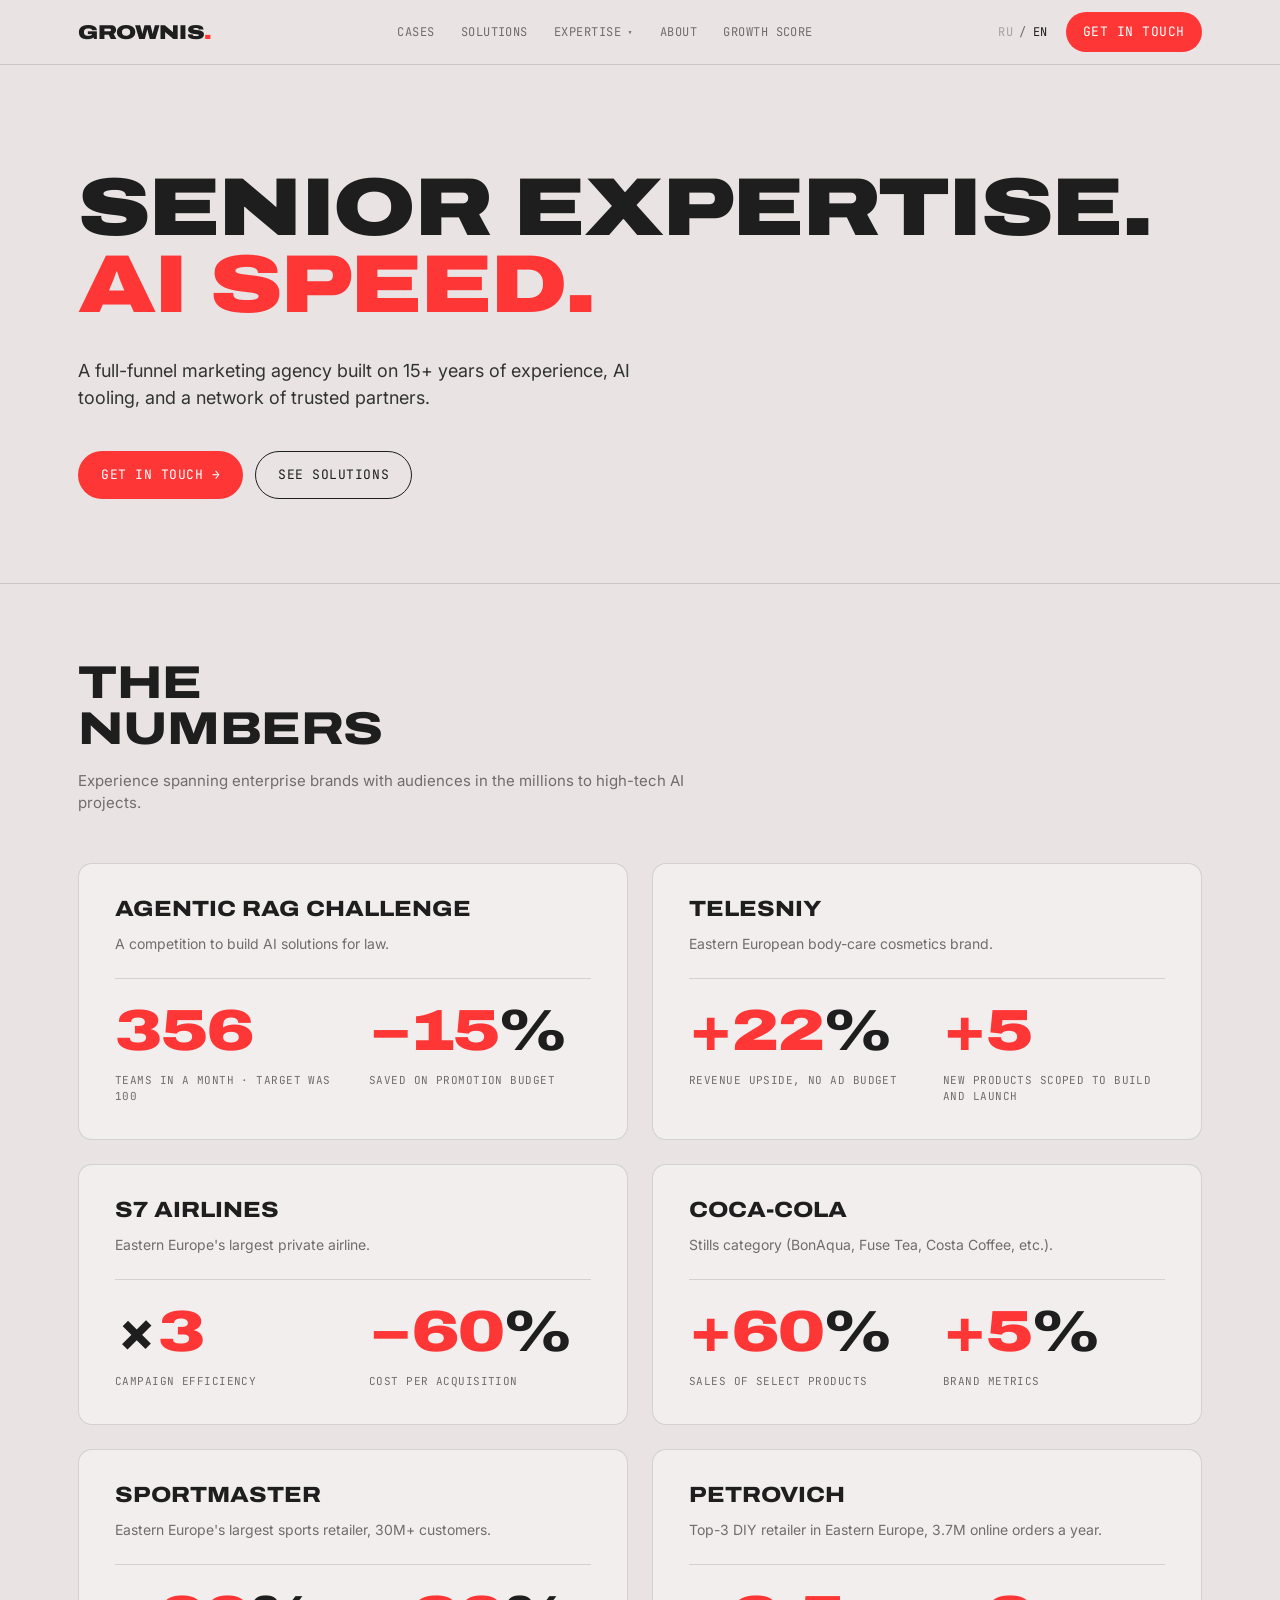
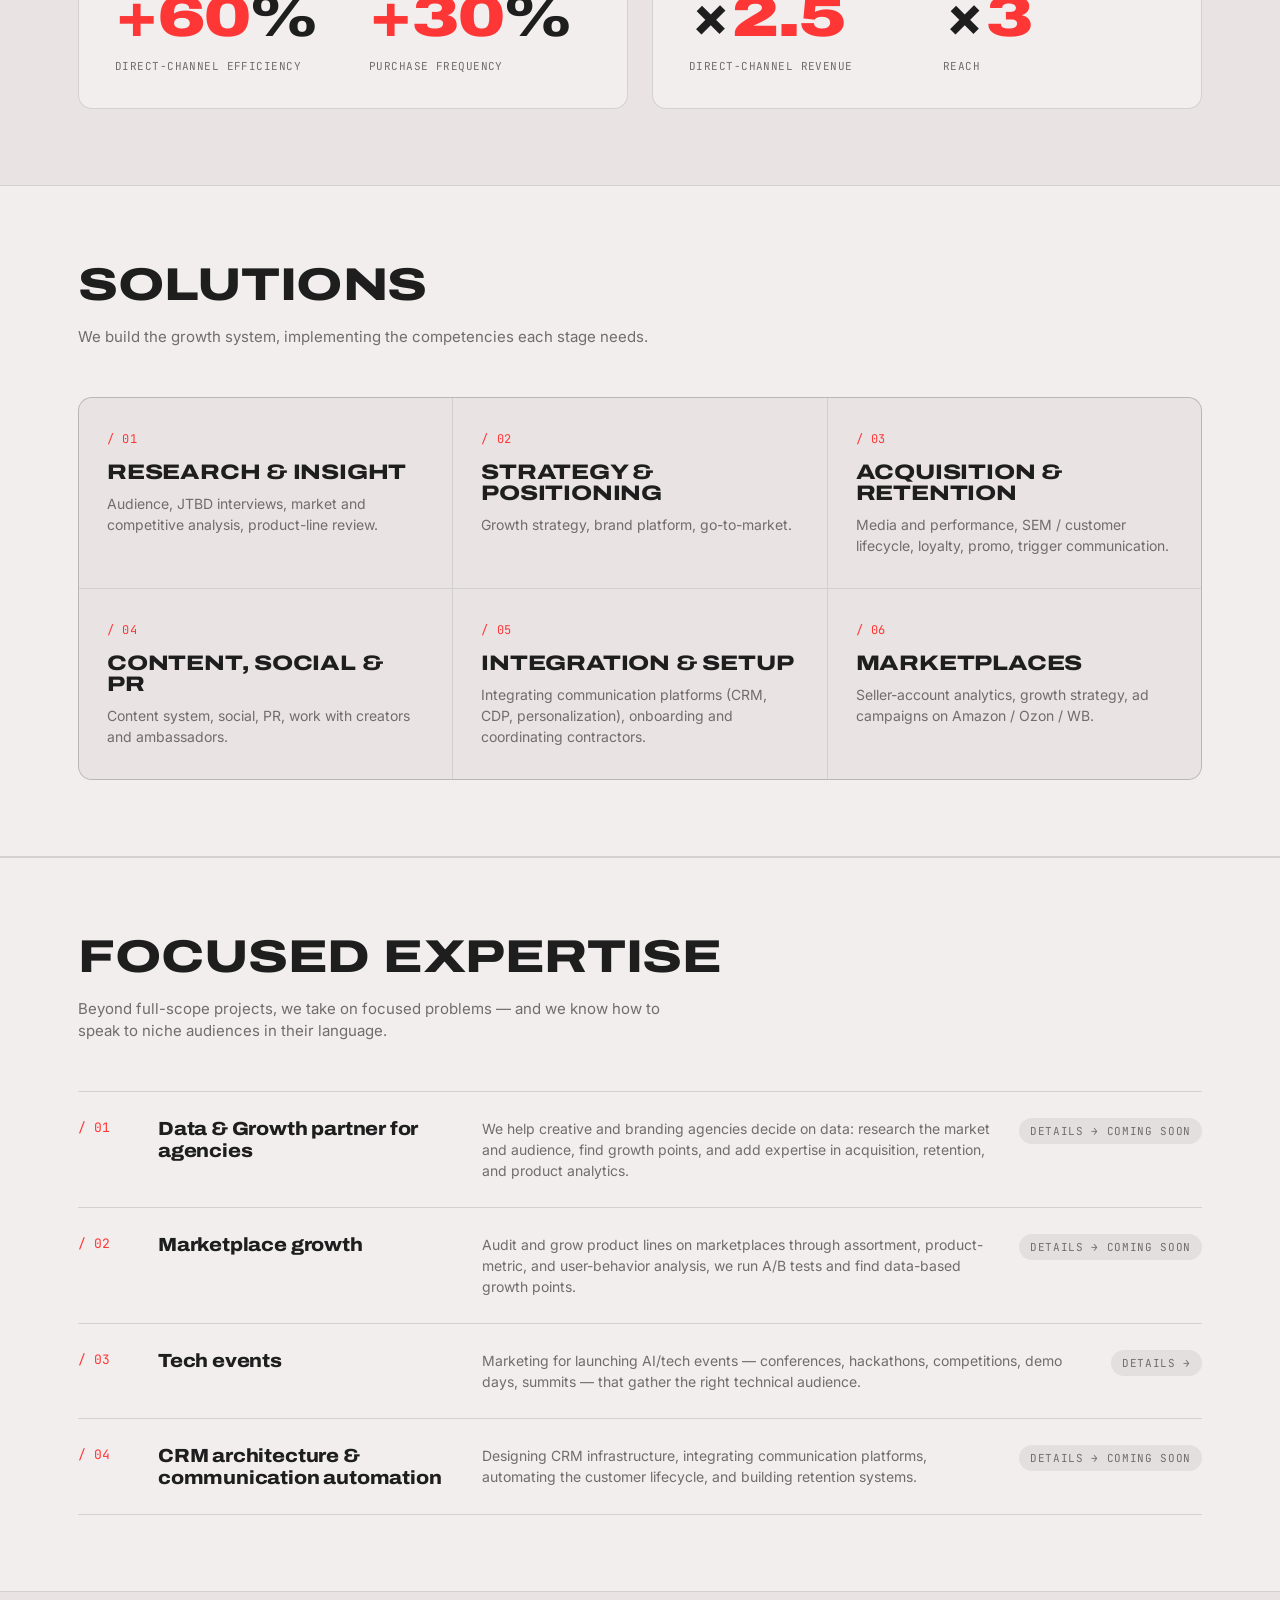
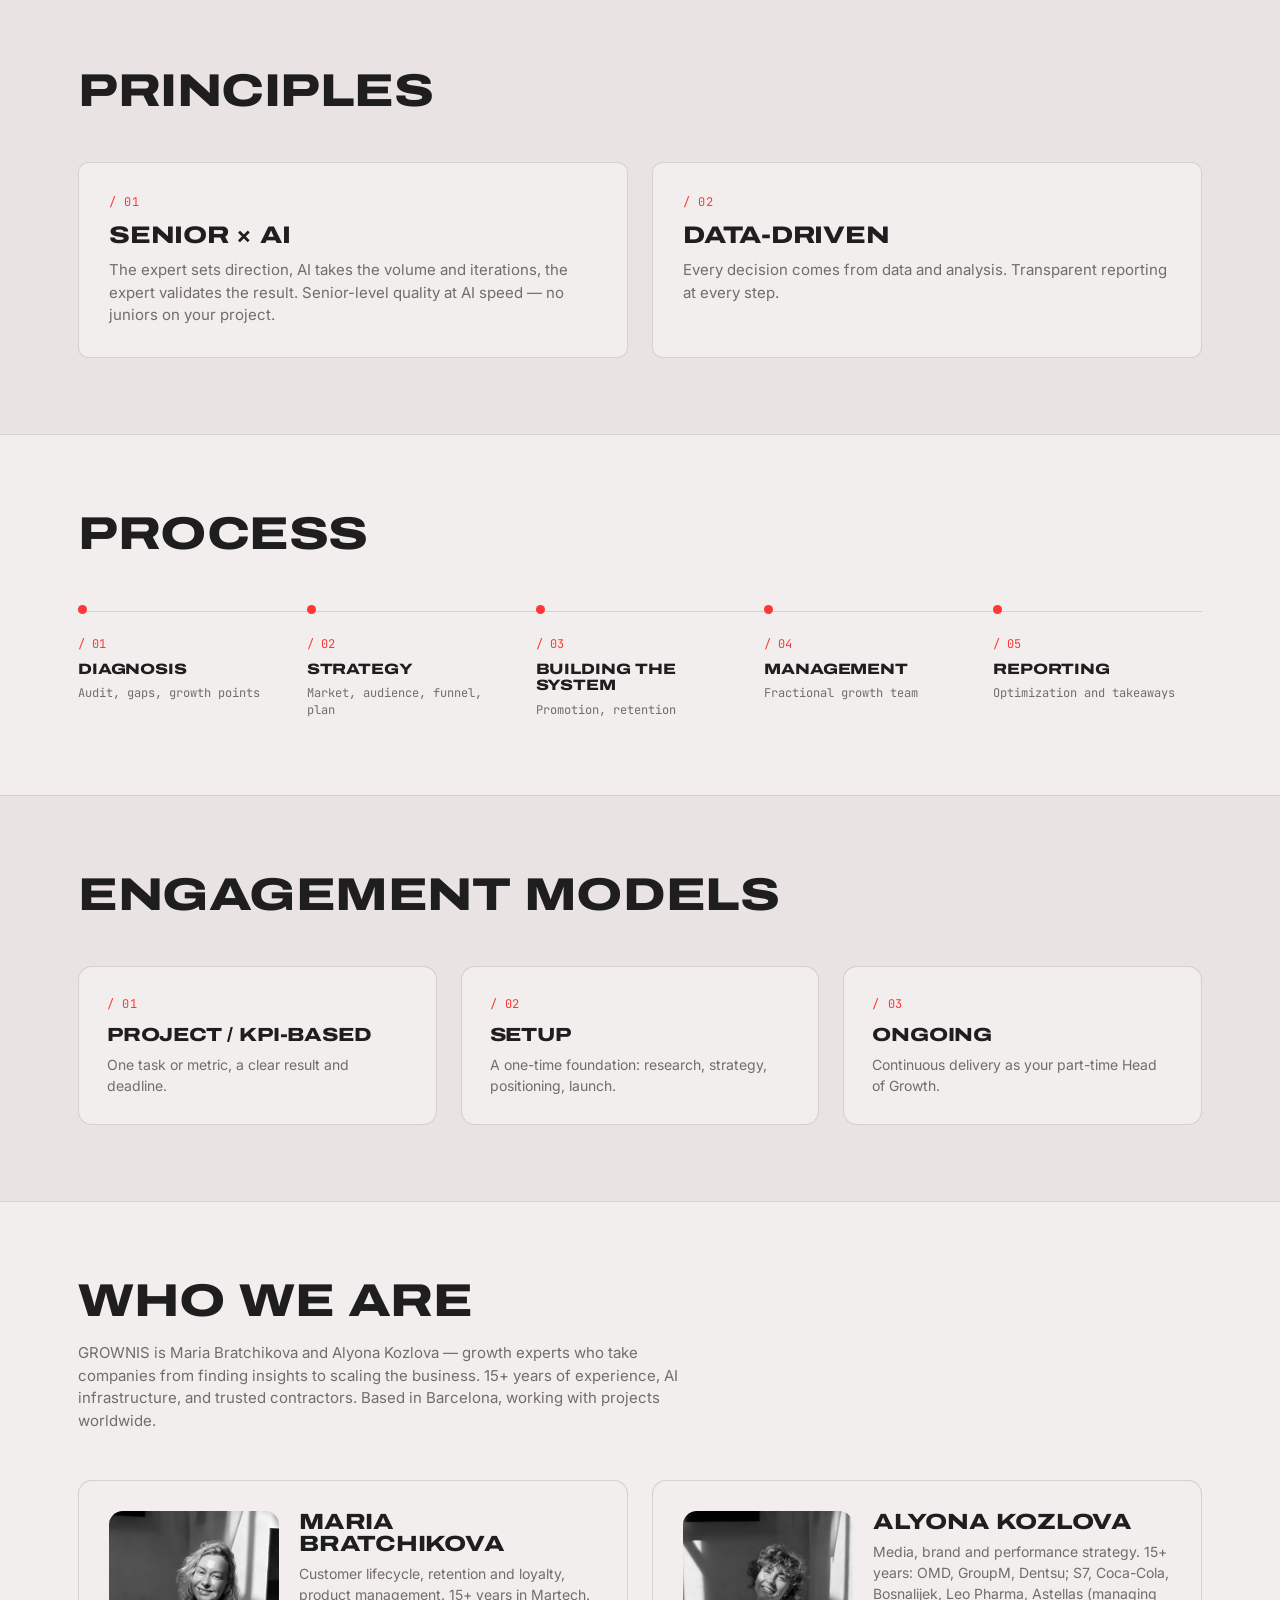
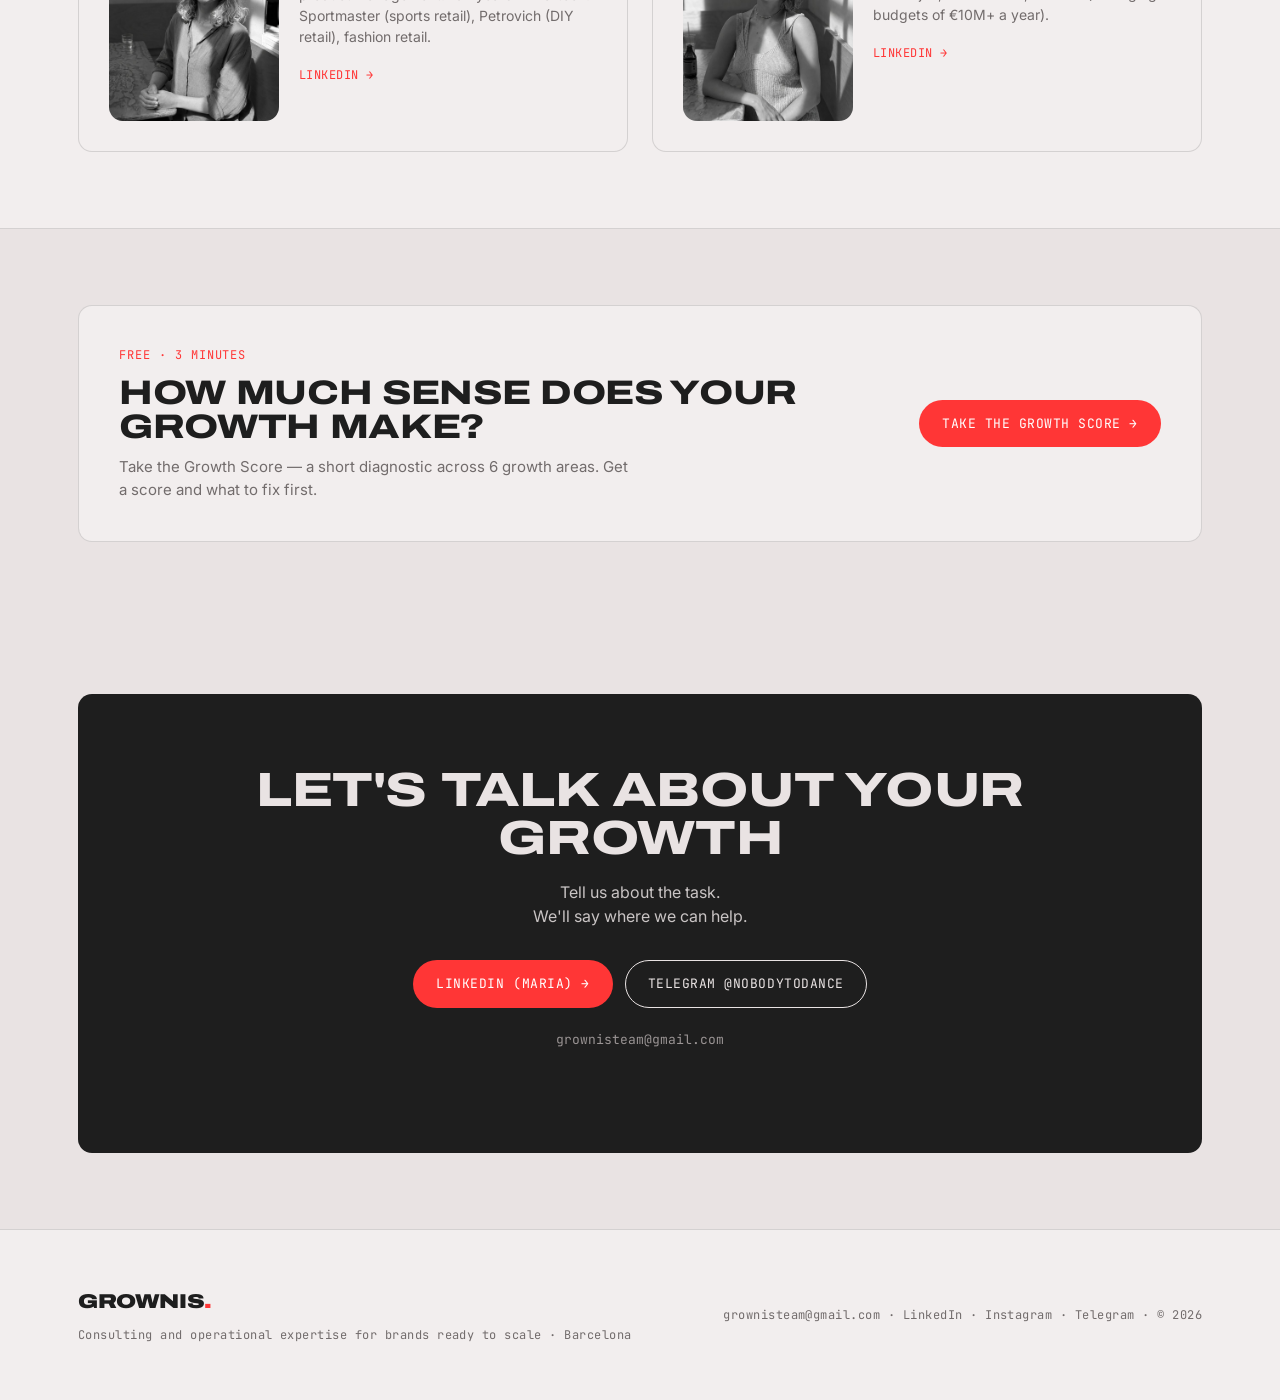
==== commit ca54e095: "Lovely page updates - quiz ru  - en main page now - tech page" ====
--- a/index.html
+++ b/index.html
@@ -1,5 +1,5 @@
 <!DOCTYPE html>
-<html lang="ru">
+<html lang="en">
 <head>
 <meta charset="UTF-8">
 <meta name="viewport" content="width=device-width, initial-scale=1.0">
@@ -12,27 +12,27 @@
 <!-- End Google Tag Manager -->
 <title>GROWNIS — Senior expertise. AI speed.</title>
 <link rel="canonical" href="https://grownis.com/">
-<link rel="alternate" hreflang="ru" href="https://grownis.com/">
-<link rel="alternate" hreflang="en" href="https://grownis.com/en/">
+<link rel="alternate" hreflang="ru" href="https://grownis.com/ru/">
+<link rel="alternate" hreflang="en" href="https://grownis.com/">
 <link rel="alternate" hreflang="x-default" href="https://grownis.com/">
-<meta name="description" content="Маркетинговое агентство полного цикла: от исследований до масштабирования. 15+ лет опыта, AI-инструменты и сеть проверенных партнёров. Барселона, проекты по всему миру.">
+<meta name="description" content="A full-funnel marketing agency: from research to scaling. 15+ years of combined experience, AI tooling, and a network of trusted partners. Barcelona, projects worldwide.">
 <meta property="og:type" content="website">
 <meta property="og:site_name" content="GROWNIS">
 <meta property="og:title" content="GROWNIS — Senior expertise. AI speed.">
-<meta property="og:description" content="Маркетинговое агентство полного цикла: от исследований до масштабирования. 15+ лет опыта, AI-инструменты и сеть проверенных партнёров.">
+<meta property="og:description" content="A full-funnel marketing agency: from research to scaling. 15+ years of combined experience, AI tooling, and a network of trusted partners.">
 <meta property="og:url" content="https://grownis.com/">
 <meta property="og:image" content="https://grownis.com/og-image.jpg">
 <meta property="og:image:width" content="1200">
 <meta property="og:image:height" content="630">
 <meta name="twitter:card" content="summary_large_image">
 <meta name="twitter:title" content="GROWNIS — Senior expertise. AI speed.">
-<meta name="twitter:description" content="Маркетинговое агентство полного цикла: от исследований до масштабирования. 15+ лет опыта, AI-инструменты и сеть проверенных партнёров.">
+<meta name="twitter:description" content="A full-funnel marketing agency: from research to scaling. 15+ years of combined experience, AI tooling, and a network of trusted partners.">
 <meta name="twitter:image" content="https://grownis.com/og-image.jpg">
 <link rel="icon" href="/favicon.ico" sizes="any">
 <link rel="icon" type="image/png" sizes="32x32" href="/favicon-32x32.png">
 <link rel="icon" type="image/png" sizes="16x16" href="/favicon-16x16.png">
 <link rel="apple-touch-icon" href="/apple-touch-icon.png">
-<link rel="stylesheet" href="grownis.css">
+<link rel="stylesheet" href="/grownis.css">
 <script type="application/ld+json">
 {
   "@context": "https://schema.org",
@@ -42,7 +42,7 @@
   "url": "https://grownis.com/",
   "logo": "https://grownis.com/apple-touch-icon.png",
   "image": "https://grownis.com/og-image.jpg",
-  "description": "Маркетинговое агентство полного цикла: от исследований до масштабирования. 15+ лет опыта, AI-инструменты и сеть проверенных партнёров.",
+  "description": "A full-funnel marketing agency: from research to scaling. 15+ years of combined experience, AI tooling, and a network of trusted partners.",
   "email": "grownisteam@gmail.com",
   "address": {
     "@type": "PostalAddress",
@@ -69,7 +69,7 @@
   ],
   "hasOfferCatalog": {
     "@type": "OfferCatalog",
-    "name": "Услуги GROWNIS",
+    "name": "GROWNIS Services",
     "itemListElement": [
       { "@type": "Offer", "itemOffered": { "@type": "Service", "name": "Research & Insight" } },
       { "@type": "Offer", "itemOffered": { "@type": "Service", "name": "Strategy & Positioning" } },
@@ -92,24 +92,25 @@
   <div class="wrap">
     <a class="wordmark" href="#top">GROWNIS<span class="dot">.</span></a>
     <nav>
-      <a href="#results">Кейсы</a>
-      <a href="#services">Решения</a>
+      <a href="#results">Cases</a>
+      <a href="#services">Solutions</a>
       <div class="nav-drop">
-        <a class="nav-drop-t" href="#expertise" aria-haspopup="true">Экспертиза <span class="caret" aria-hidden="true">▾</span></a>
+        <a class="nav-drop-t" href="#expertise" aria-haspopup="true">Expertise <span class="caret" aria-hidden="true">▾</span></a>
         <div class="nav-drop-menu" role="menu">
-          <span class="nav-soon">Для агентств<em>coming soon</em></span>
-          <span class="nav-soon">Маркетплейсы<em>coming soon</em></span>
-          <span class="nav-soon">Tech-продукты<em>coming soon</em></span>
-          <span class="nav-soon">CRM-архитектура<em>coming soon</em></span>
-        </div>
-      </div>
-      <a href="#about">О нас</a>
-      <a href="/score/">Growth Score <span class="nav-tag">Free</span></a>
+          <span class="nav-soon">For agencies<em>coming soon</em></span>
+          <span class="nav-soon">Marketplaces<em>coming soon</em></span>
+          <a class="nav-soon nav-live" href="/tech-ai-events/">Tech events</a>
+          <span class="nav-soon">CRM architecture<em>coming soon</em></span>
+        </div>
+      </div>
+      <a href="#about">About</a>
+      <a href="/score/">Growth Score</a>
     </nav>
     <div class="topbar-right">
-      <div class="lang" aria-label="Язык"><span class="on">RU</span><span class="sep">/</span><a class="off" href="/en/">EN</a></div>
-      <a class="btn btn-signal topbar-cta" href="#cta" style="padding:9px 16px">Связаться</a>
-      <button class="burger" id="burger" aria-label="Меню" aria-expanded="false" aria-controls="mmenu"><span></span><span></span><span></span></button>
+      <div class="lang" aria-label="Language"><a class="off" href="/ru/">RU</a><span class="sep">/</span><span class="on">EN</span></div>
+      <a class="btn btn-signal topbar-cta" href="#cta" style="padding:9px 16px">Get in touch</a>
+      <a class="cta-icon" href="#cta" aria-label="Get in touch"><svg viewBox="0 0 24 24" fill="none" stroke="currentColor" stroke-width="2" stroke-linecap="round" stroke-linejoin="round" aria-hidden="true"><rect x="3" y="5" width="18" height="14" rx="2"></rect><path d="m3 7 9 6 9-6"></path></svg></a>
+      <button class="burger" id="burger" aria-label="Menu" aria-expanded="false" aria-controls="mmenu"><span></span><span></span><span></span></button>
     </div>
   </div>
 </header>
@@ -117,30 +118,30 @@
 <!-- мобильное меню -->
 <div class="mobile-menu" id="mmenu" aria-hidden="true">
   <nav>
-    <a href="#results">Кейсы</a>
-    <a href="#services">Решения</a>
+    <a href="#results">Cases</a>
+    <a href="#services">Solutions</a>
     <div class="mm-group">
-      <a class="mm-group-t" href="#expertise">Экспертиза</a>
-      <span class="mm-soon">Для агентств<em>coming soon</em></span>
-      <span class="mm-soon">Маркетплейсы<em>coming soon</em></span>
-      <span class="mm-soon">Tech-продукты<em>coming soon</em></span>
-      <span class="mm-soon">CRM-архитектура<em>coming soon</em></span>
-    </div>
-    <a href="#about">О нас</a>
-    <a href="/score/">Growth Score <span class="nav-tag">Free</span></a>
+      <a class="mm-group-t" href="#expertise">Expertise</a>
+      <span class="mm-soon">For agencies<em>coming soon</em></span>
+      <span class="mm-soon">Marketplaces<em>coming soon</em></span>
+      <a class="mm-soon" href="/tech-ai-events/" style="color:var(--ink)">Tech events</a>
+      <span class="mm-soon">CRM architecture<em>coming soon</em></span>
+    </div>
+    <a href="#about">About</a>
+    <a href="/score/">Growth Score</a>
   </nav>
-  <div class="mm-lang"><span class="on">RU</span> / <a class="off" href="/en/">EN</a></div>
-  <a class="btn btn-signal" href="#cta">Связаться →</a>
+  <div class="mm-lang"><a class="off" href="/ru/">RU</a> / <span class="on">EN</span></div>
+  <a class="btn btn-signal" href="#cta">Get in touch →</a>
 </div>
 
 <!-- ===== S1 · HERO ===== -->
 <div class="hero" id="top">
   <div class="wrap">
     <h1>Senior expertise.<br><span class="accent">AI speed.</span></h1>
-    <p class="lede">Маркетинговое агентство, объединяющее 15+ лет опыта, AI-инструменты и сеть проверенных партнёров.</p>
+    <p class="lede">A full-funnel marketing agency built on 15+ years of experience, AI tooling, and a network of trusted partners.</p>
     <div class="hero-cta">
-      <a class="btn btn-signal" href="#cta">Связаться →</a>
-      <a class="btn btn-ghost" href="#services">Что делаем</a>
+      <a class="btn btn-signal" href="#cta">Get in touch →</a>
+      <a class="btn btn-ghost" href="#services">See solutions</a>
     </div>
   </div>
 </div>
@@ -149,56 +150,56 @@
 <section id="results">
   <div class="wrap">
     <div class="sec-head">
-      <h2>Результаты<br>в цифрах</h2>
-      <p>Опыт — от enterprise-брендов с многомиллионной аудиторией до высокотехнологичных AI-проектов.</p>
+      <h2>The<br>numbers</h2>
+      <p>Experience spanning enterprise brands with audiences in the millions to high-tech AI projects.</p>
     </div>
     <div class="case-grid">
       <div class="case">
         <div class="case-top"><div class="case-co">Agentic RAG Challenge</div></div>
-        <div class="case-who">Соревнование по разработке AI-решений в области права.</div>
-        <div class="case-metrics">
-          <div class="metric"><div class="big">356</div><div class="cap">Команд за месяц · план был 100</div></div>
-          <div class="metric"><div class="big">−15<span class="u">%</span></div><div class="cap">Сейвинг бюджета на продвижение</div></div>
+        <div class="case-who">A competition to build AI solutions for law.</div>
+        <div class="case-metrics">
+          <div class="metric"><div class="big">356</div><div class="cap">Teams in a month · target was 100</div></div>
+          <div class="metric"><div class="big">−15<span class="u">%</span></div><div class="cap">Saved on promotion budget</div></div>
         </div>
       </div>
       <div class="case">
         <div class="case-top"><div class="case-co">Telesniy</div></div>
-        <div class="case-who">Российский бренд уходовой косметики для тела.</div>
-        <div class="case-metrics">
-          <div class="metric"><div class="big">+22<span class="u">%</span></div><div class="cap">Потенциал выручки без бюджета</div></div>
-          <div class="metric"><div class="big">+5</div><div class="cap">Новых продуктов к разработке и запуску</div></div>
+        <div class="case-who">Eastern European body-care cosmetics brand.</div>
+        <div class="case-metrics">
+          <div class="metric"><div class="big">+22<span class="u">%</span></div><div class="cap">Revenue upside, no ad budget</div></div>
+          <div class="metric"><div class="big">+5</div><div class="cap">New products scoped to build and launch</div></div>
         </div>
       </div>
       <div class="case">
         <div class="case-top"><div class="case-co">S7 Airlines</div></div>
-        <div class="case-who">Крупнейшая частная авиакомпания России.</div>
-        <div class="case-metrics">
-          <div class="metric"><div class="big"><span class="u">×</span>3</div><div class="cap">Эффективность кампаний</div></div>
-          <div class="metric"><div class="big">−60<span class="u">%</span></div><div class="cap">Стоимость привлечения</div></div>
+        <div class="case-who">Eastern Europe's largest private airline.</div>
+        <div class="case-metrics">
+          <div class="metric"><div class="big"><span class="u">×</span>3</div><div class="cap">Campaign efficiency</div></div>
+          <div class="metric"><div class="big">−60<span class="u">%</span></div><div class="cap">Cost per acquisition</div></div>
         </div>
       </div>
       <div class="case">
         <div class="case-top"><div class="case-co">Coca-Cola</div></div>
-        <div class="case-who">Категория Stills (BonAqua, Fuse Tea, Costa Coffee и др.).</div>
-        <div class="case-metrics">
-          <div class="metric"><div class="big">+60<span class="u">%</span></div><div class="cap">Продажи отдельных продуктов</div></div>
-          <div class="metric"><div class="big">+5<span class="u">%</span></div><div class="cap">Бренд-метрики</div></div>
+        <div class="case-who">Stills category (BonAqua, Fuse Tea, Costa Coffee, etc.).</div>
+        <div class="case-metrics">
+          <div class="metric"><div class="big">+60<span class="u">%</span></div><div class="cap">Sales of select products</div></div>
+          <div class="metric"><div class="big">+5<span class="u">%</span></div><div class="cap">Brand metrics</div></div>
         </div>
       </div>
       <div class="case">
         <div class="case-top"><div class="case-co">Sportmaster</div></div>
-        <div class="case-who">Крупнейший спортивный ритейлер Восточной Европы, 30M+ клиентов.</div>
-        <div class="case-metrics">
-          <div class="metric"><div class="big">+60<span class="u">%</span></div><div class="cap">Эффективность direct-каналов</div></div>
-          <div class="metric"><div class="big">+30<span class="u">%</span></div><div class="cap">Частота покупок</div></div>
-        </div>
-      </div>
-      <div class="case">
-        <div class="case-top"><div class="case-co">Петрович</div></div>
-        <div class="case-who">Топ-3 DIY-ритейлер России, 3.7M онлайн-заказов в год.</div>
-        <div class="case-metrics">
-          <div class="metric"><div class="big"><span class="u">×</span>2,5</div><div class="cap">Доход direct-каналов</div></div>
-          <div class="metric"><div class="big"><span class="u">×</span>3</div><div class="cap">Охват</div></div>
+        <div class="case-who">Eastern Europe's largest sports retailer, 30M+ customers.</div>
+        <div class="case-metrics">
+          <div class="metric"><div class="big">+60<span class="u">%</span></div><div class="cap">Direct-channel efficiency</div></div>
+          <div class="metric"><div class="big">+30<span class="u">%</span></div><div class="cap">Purchase frequency</div></div>
+        </div>
+      </div>
+      <div class="case">
+        <div class="case-top"><div class="case-co">Petrovich</div></div>
+        <div class="case-who">Top-3 DIY retailer in Eastern Europe, 3.7M online orders a year.</div>
+        <div class="case-metrics">
+          <div class="metric"><div class="big"><span class="u">×</span>2.5</div><div class="cap">Direct-channel revenue</div></div>
+          <div class="metric"><div class="big"><span class="u">×</span>3</div><div class="cap">Reach</div></div>
         </div>
       </div>
     </div>
@@ -209,16 +210,16 @@
 <section id="services" class="section-card">
   <div class="wrap">
     <div class="sec-head">
-      <h2>Решения</h2>
-      <p>Выстраиваем систему роста, подключая необходимые компетенции на каждом этапе развития.</p>
+      <h2>Solutions</h2>
+      <p>We build the growth system, implementing the competencies each stage needs.</p>
     </div>
     <div class="pillars">
-      <div class="pillar"><div class="n">/ 01</div><h3>Исследования</h3><p>Аудитория, JTBD-интервью, конкурентный анализ, анализ продуктовой линейки.</p></div>
-      <div class="pillar"><div class="n">/ 02</div><h3>Стратегия и позиционирование</h3><p>Стратегия роста, платформа бренда, вывод на рынок.</p></div>
-      <div class="pillar"><div class="n">/ 03</div><h3>Привлечение и удержание</h3><p>Медиа и перформанс, SEM; жизненный цикл клиента, лояльность, промо, триггерные коммуникации.</p></div>
-      <div class="pillar"><div class="n">/ 04</div><h3>Контент, SMM, PR</h3><p>Контент-система, соцсети, PR, работа с блогерами и амбассадорами.</p></div>
-      <div class="pillar"><div class="n">/ 05</div><h3>Интеграция и настройка</h3><p>Интеграция коммуникационных платформ (CRM, CDP, персонализация), подключение и координация подрядчиков.</p></div>
-      <div class="pillar"><div class="n">/ 06</div><h3>Маркетплейсы</h3><p>Карточки, аналитика кабинетов, реклама на Amazon / Ozon / WB.</p></div>
+      <div class="pillar"><div class="n">/ 01</div><h3>Research &amp; Insight</h3><p>Audience, JTBD interviews, market and competitive analysis, product-line review.</p></div>
+      <div class="pillar"><div class="n">/ 02</div><h3>Strategy &amp; Positioning</h3><p>Growth strategy, brand platform, go-to-market.</p></div>
+      <div class="pillar"><div class="n">/ 03</div><h3>Acquisition &amp; Retention</h3><p>Media and performance, SEM / customer lifecycle, loyalty, promo, trigger communication.</p></div>
+      <div class="pillar"><div class="n">/ 04</div><h3>Content, Social &amp; PR</h3><p>Content system, social, PR, work with creators and ambassadors.</p></div>
+      <div class="pillar"><div class="n">/ 05</div><h3>Integration &amp; Setup</h3><p>Integrating communication platforms (CRM, CDP, personalization), onboarding and coordinating contractors.</p></div>
+      <div class="pillar"><div class="n">/ 06</div><h3>Marketplaces</h3><p>Seller-account analytics, growth strategy, ad campaigns on Amazon / Ozon / WB.</p></div>
     </div>
   </div>
 </section>
@@ -227,33 +228,33 @@
 <section id="expertise" class="section-card">
   <div class="wrap">
     <div class="sec-head">
-      <h2>Узкая экспертиза</h2>
-      <p>Помимо комплексных проектов, мы решаем узконаправленные задачи и умеем говорить с нишевыми аудиториями на их языке.</p>
+      <h2>Focused expertise</h2>
+      <p>Beyond full-scope projects, we take on focused problems — and we know how to speak to niche audiences in their language.</p>
     </div>
     <div class="exp-list">
       <div class="exp-item">
         <div class="k">/ 01</div>
-        <h3>Data &amp; Growth партнёр для агентств</h3>
-        <p>Помогаем креативным и брендинговым агентствам принимать решения на основе данных: исследуем рынок и аудиторию, определяем точки роста, дополняем проекты экспертизой в привлечении, удержании и продуктовой аналитике.</p>
-        <span class="soon">Подробнее → coming soon</span>
+        <h3>Data &amp; Growth partner for agencies</h3>
+        <p>We help creative and branding agencies decide on data: research the market and audience, find growth points, and add expertise in acquisition, retention, and product analytics.</p>
+        <span class="soon">Details → coming soon</span>
       </div>
       <div class="exp-item">
         <div class="k">/ 02</div>
-        <h3>Рост на маркетплейсах</h3>
-        <p>Аудит и развитие продуктовых линеек на маркетплейсах через анализ ассортимента, продуктовых метрик и поведения пользователей; проводим A/B-тестирование и ищем точки роста на основе данных.</p>
-        <span class="soon">Подробнее → coming soon</span>
+        <h3>Marketplace growth</h3>
+        <p>Audit and grow product lines on marketplaces through assortment, product-metric, and user-behavior analysis, we run A/B tests and find data-based growth points.</p>
+        <span class="soon">Details → coming soon</span>
       </div>
       <div class="exp-item">
         <div class="k">/ 03</div>
-        <h3>Тех-проекты с нишевой аудиторией</h3>
-        <p>Масштабирование продуктов, которые невозможно эффективно продавать стандартными инструментами: AI, SaaS, developer-платформы, инновационные сервисы и технические экосистемы с узкими целевыми аудиториями.</p>
-        <span class="soon">Подробнее → coming soon</span>
+        <h3>Tech events</h3>
+        <p>Marketing for launching AI/tech events — conferences, hackathons, competitions, demo days, summits — that gather the right technical audience.</p>
+        <a class="soon" href="/tech-ai-events/" style="text-decoration:none">Details →</a>
       </div>
       <div class="exp-item">
         <div class="k">/ 04</div>
-        <h3>CRM-архитектура и автоматизация коммуникаций</h3>
-        <p>Проектирование CRM-инфраструктуры, интеграция коммуникационных платформ, автоматизация жизненного цикла клиента и построение систем удержания.</p>
-        <span class="soon">Подробнее → coming soon</span>
+        <h3>CRM architecture &amp; communication automation</h3>
+        <p>Designing CRM infrastructure, integrating communication platforms, automating the customer lifecycle, and building retention systems.</p>
+        <span class="soon">Details → coming soon</span>
       </div>
     </div>
   </div>
@@ -262,10 +263,10 @@
 <!-- ===== S4 · ПРИНЦИПЫ ===== -->
 <section id="how">
   <div class="wrap">
-    <div class="sec-head"><h2>Принципы</h2></div>
+    <div class="sec-head"><h2>Principles</h2></div>
     <div class="principles">
-      <div class="principle"><div class="k">/ 01</div><h3>Senior × AI</h3><p>Эксперт задаёт направление, AI берёт объём и итерации, эксперт валидирует результат. Качество сеньоров на скорости AI — без джунов на вашем проекте.</p></div>
-      <div class="principle"><div class="k">/ 02</div><h3>Data-driven</h3><p>Каждое решение — из данных и анализа. Прозрачная отчётность на каждом этапе.</p></div>
+      <div class="principle"><div class="k">/ 01</div><h3>Senior × AI</h3><p>The expert sets direction, AI takes the volume and iterations, the expert validates the result. Senior-level quality at AI speed — no juniors on your project.</p></div>
+      <div class="principle"><div class="k">/ 02</div><h3>Data-driven</h3><p>Every decision comes from data and analysis. Transparent reporting at every step.</p></div>
     </div>
   </div>
 </section>
@@ -273,13 +274,13 @@
 <!-- ===== S5 · ПРОЦЕСС ===== -->
 <section class="section-card">
   <div class="wrap">
-    <div class="sec-head"><h2>Процесс</h2></div>
+    <div class="sec-head"><h2>Process</h2></div>
     <div class="timeline">
-      <div class="st"><div class="k">/ 01</div><h4>Диагностика</h4><p>Аудит, разрывы, точки роста</p></div>
-      <div class="st"><div class="k">/ 02</div><h4>Стратегия</h4><p>Цели, аудитория, план</p></div>
-      <div class="st"><div class="k">/ 03</div><h4>Построение системы</h4><p>Инструменты, автоматизация</p></div>
-      <div class="st"><div class="k">/ 04</div><h4>Ведение</h4><p>Фракционная growth-команда</p></div>
-      <div class="st"><div class="k">/ 05</div><h4>Отчётность</h4><p>Оптимизация и выводы</p></div>
+      <div class="st"><div class="k">/ 01</div><h4>Diagnosis</h4><p>Audit, gaps, growth points</p></div>
+      <div class="st"><div class="k">/ 02</div><h4>Strategy</h4><p>Market, audience, funnel, plan</p></div>
+      <div class="st"><div class="k">/ 03</div><h4>Building the system</h4><p>Promotion, retention</p></div>
+      <div class="st"><div class="k">/ 04</div><h4>Management</h4><p>Fractional growth team</p></div>
+      <div class="st"><div class="k">/ 05</div><h4>Reporting</h4><p>Optimization and takeaways</p></div>
     </div>
   </div>
 </section>
@@ -287,11 +288,11 @@
 <!-- ===== S6 · ФОРМАТЫ РАБОТЫ ===== -->
 <section>
   <div class="wrap">
-    <div class="sec-head"><h2>Форматы работы</h2></div>
+    <div class="sec-head"><h2>Engagement models</h2></div>
     <div class="grid-3">
-      <div class="fcard"><div class="n">/ 01</div><h3>Проект / под KPI</h3><p>Одна задача или метрика, понятный результат и срок.</p></div>
-      <div class="fcard"><div class="n">/ 02</div><h3>Setup</h3><p>Разовый фундамент: исследование, стратегия, позиционирование, запуск.</p></div>
-      <div class="fcard"><div class="n">/ 03</div><h3>Ongoing</h3><p>Постоянное ведение в роли вашего Head of Growth на part-time.</p></div>
+      <div class="fcard"><div class="n">/ 01</div><h3>Project / KPI-based</h3><p>One task or metric, a clear result and deadline.</p></div>
+      <div class="fcard"><div class="n">/ 02</div><h3>Setup</h3><p>A one-time foundation: research, strategy, positioning, launch.</p></div>
+      <div class="fcard"><div class="n">/ 03</div><h3>Ongoing</h3><p>Continuous delivery as your part-time Head of Growth.</p></div>
     </div>
   </div>
 </section>
@@ -300,23 +301,23 @@
 <section id="about" class="section-card">
   <div class="wrap">
     <div class="sec-head">
-      <h2>Кто мы</h2>
-      <p>GROWNIS — это Мария Братчикова и Алёна Козлова. Мы эксперты по росту, сопровождаем компании от поиска инсайтов до масштабирования бизнеса. 15+ лет опыта, AI-инфраструктура и проверенные подрядчики. Базируемся в Барселоне, работаем с проектами по всему миру.</p>
+      <h2>Who we are</h2>
+      <p>GROWNIS is Maria Bratchikova and Alyona Kozlova — growth experts who take companies from finding insights to scaling the business. 15+ years of experience, AI infrastructure, and trusted contractors. Based in Barcelona, working with projects worldwide.</p>
     </div>
     <div class="team">
       <div class="member">
-        <div class="ava" style="background-image:url('maria.jpg')"></div>
+        <div class="ava" style="background-image:url('/maria.jpg')"></div>
         <div>
           <h3>Maria Bratchikova</h3>
-          <div class="role">Управление жизненным циклом клиента, удержание и лояльность, product-management. 15+ лет в Martech. Sportmaster (Sports retail), Петрович (DIY retail), Fashion retail.</div>
+          <div class="role">Customer lifecycle, retention and loyalty, product management. 15+ years in Martech. Sportmaster (sports retail), Petrovich (DIY retail), fashion retail.</div>
           <a href="https://www.linkedin.com/in/maria-bratchikova/" target="_blank" rel="noopener">LinkedIn →</a>
         </div>
       </div>
       <div class="member">
-        <div class="ava" style="background-image:url('alena.jpg')"></div>
+        <div class="ava" style="background-image:url('/alena.jpg')"></div>
         <div>
           <h3>Alyona Kozlova</h3>
-          <div class="role">Медиа, бренд и перформанс-стратегия. 15+ лет опыта: OMD, GroupM, Dentsu, S7, Coca-Cola, Bosnalijek, Leo Pharma, Astellas (управление бюджетами €10M+ в год).</div>
+          <div class="role">Media, brand and performance strategy. 15+ years: OMD, GroupM, Dentsu; S7, Coca-Cola, Bosnalijek, Leo Pharma, Astellas (managing budgets of €10M+ a year).</div>
           <a href="https://www.linkedin.com/in/alyona-kozlova-4a8a1a46/" target="_blank" rel="noopener">LinkedIn →</a>
         </div>
       </div>
@@ -325,11 +326,25 @@
 </section>
 
 <!-- ===== S6 · CTA / КОНТАКТЫ ===== -->
+<!-- ===== GROWTH SCORE CTA ===== -->
+<section id="growth-cta">
+  <div class="wrap">
+    <div class="gs-band">
+      <div class="gs-copy">
+        <div class="gs-eyebrow">Free · 3 minutes</div>
+        <h2>How much sense does your growth make?</h2>
+        <p>Take the Growth Score — a short diagnostic across 6 growth areas. Get a score and what to fix first.</p>
+      </div>
+      <a class="btn btn-signal" href="/score/">Take the Growth Score →</a>
+    </div>
+  </div>
+</section>
+
 <section id="cta">
   <div class="wrap">
     <div class="cta">
-      <h2>Поговорим о вашем росте</h2>
-      <p>Расскажите о задаче.<br>Ответим, чем можем быть полезны.</p>
+      <h2>Let's talk about your growth</h2>
+      <p>Tell us about the task.<br>We'll say where we can help.</p>
       <div class="btn-row">
         <a class="btn btn-signal" href="https://www.linkedin.com/in/maria-bratchikova/" target="_blank" rel="noopener">LinkedIn (Maria) →</a>
         <a class="btn btn-ghost" href="https://t.me/nobodytodance" target="_blank" rel="noopener">Telegram @nobodytodance</a>
@@ -344,7 +359,7 @@
   <div class="wrap">
     <div>
       <span class="wordmark">GROWNIS<span class="dot">.</span></span>
-      <p style="margin-top:10px">Консалтинг и операционная экспертиза для брендов, готовых масштабироваться · Barcelona</p>
+      <p style="margin-top:10px">Consulting and operational expertise for brands ready to scale · Barcelona</p>
     </div>
     <p>grownisteam@gmail.com · <a href="https://www.linkedin.com/company/grownis/" target="_blank" rel="noopener">LinkedIn</a> · <a href="https://www.instagram.com/grownis.agency" target="_blank" rel="noopener">Instagram</a> · <a href="https://t.me/nobodytodance" target="_blank" rel="noopener">Telegram</a> · © 2026</p>
   </div>
--- a/grownis.css
+++ b/grownis.css
@@ -89,12 +89,15 @@
 @media(max-width:720px){
   .topbar nav{display:none}
   .topbar-cta{display:none}
-  .lang{display:none}
   .burger{display:flex}
+  .cta-icon{display:inline-flex}
+  .topbar-right{gap:12px}
 }
 
 /* правая группа топбара + переключатель языка */
 .topbar-right{display:flex;align-items:center;gap:18px}
+.cta-icon{display:none;width:40px;height:40px;border-radius:50%;background:var(--accent);color:#fff;align-items:center;justify-content:center;text-decoration:none;flex:none}
+.cta-icon svg{width:18px;height:18px;display:block}
 .lang{font-family:var(--font-mono);font-size:12px;letter-spacing:.04em;display:flex;gap:6px;align-items:center}
 .lang .on{color:var(--ink)} .lang .sep{color:var(--slate)} .lang .off{color:var(--slate);opacity:.55;cursor:default}
 .lang a.off{cursor:pointer;text-decoration:none} .lang a.off:hover{opacity:1;color:var(--ink)}
@@ -278,6 +281,13 @@
 .case-metrics .big .u{color:var(--ink)} /* знаки ×/% — чёрные, значение — красное */
 .case-metrics .cap{font-family:var(--font-mono);font-size:11px;line-height:1.5;letter-spacing:.04em;text-transform:uppercase;color:var(--slate);margin-top:14px}
 
+/* ===== GROWTH SCORE promo band ===== */
+.gs-band{background:var(--paper-card);border:1px solid var(--line);border-radius:var(--radius);padding:40px;display:flex;justify-content:space-between;align-items:center;gap:28px;flex-wrap:wrap}
+.gs-copy{flex:1;min-width:260px}
+.gs-eyebrow{font-family:var(--font-mono);font-size:12px;letter-spacing:.08em;text-transform:uppercase;color:var(--accent);margin-bottom:12px}
+.gs-band h2{font-size:clamp(24px,3.4vw,34px);text-transform:uppercase;margin-bottom:12px}
+.gs-band p{font-size:15px;color:var(--slate);max-width:520px}
+
 /* ===== CTA BAND ===== */
 .cta{background:var(--ink);color:var(--paper);border-radius:var(--radius);padding:72px 40px;text-align:center}
 .cta h2{color:var(--paper);font-size:clamp(28px,4vw,48px);text-transform:uppercase}
@@ -306,3 +316,21 @@
 .foot a{color:var(--slate);text-decoration:none}.foot a:hover{color:var(--ink)}
 .foot.dark{background:var(--ink);color:var(--paper)}
 .foot.dark p{color:#9A9494}
+
+
+/* ===== SUB-PAGE: hero / services-with-output / case ===== */
+.hero.hero-sub h1{font-size:clamp(32px,4.6vw,58px);line-height:1.02}
+.hero.hero-sub .eyebrow{margin-bottom:22px}
+.svc-grid{display:grid;grid-template-columns:1fr 1fr;gap:var(--gap)}
+@media(max-width:760px){.svc-grid{grid-template-columns:1fr}}
+.svc{border:1px solid var(--line);border-radius:12px;background:var(--paper-card);padding:30px;display:flex;flex-direction:column}
+.svc h3{font-size:20px;text-transform:uppercase;margin-bottom:12px}
+.svc p{font-size:14px;color:var(--slate);flex:1;margin:0}
+.svc .out{margin-top:16px;padding-top:14px;border-top:1px solid var(--line);font-family:var(--font-mono);font-size:12px;line-height:1.5;color:var(--ink)}
+.svc .out b{color:var(--accent);font-weight:400}
+.case-did{list-style:none;margin:0;padding:0}
+.case-did li{position:relative;padding:9px 0 9px 24px;font-size:15px;color:var(--body);border-bottom:1px solid var(--line)}
+.case-did li:last-child{border-bottom:none}
+.case-did li::before{content:"\2192";position:absolute;left:0;color:var(--accent)}
+.nav-soon.nav-live{color:var(--ink);text-decoration:none;font-family:var(--font-body)}
+.nav-soon.nav-live:hover{background:var(--paper-card)}
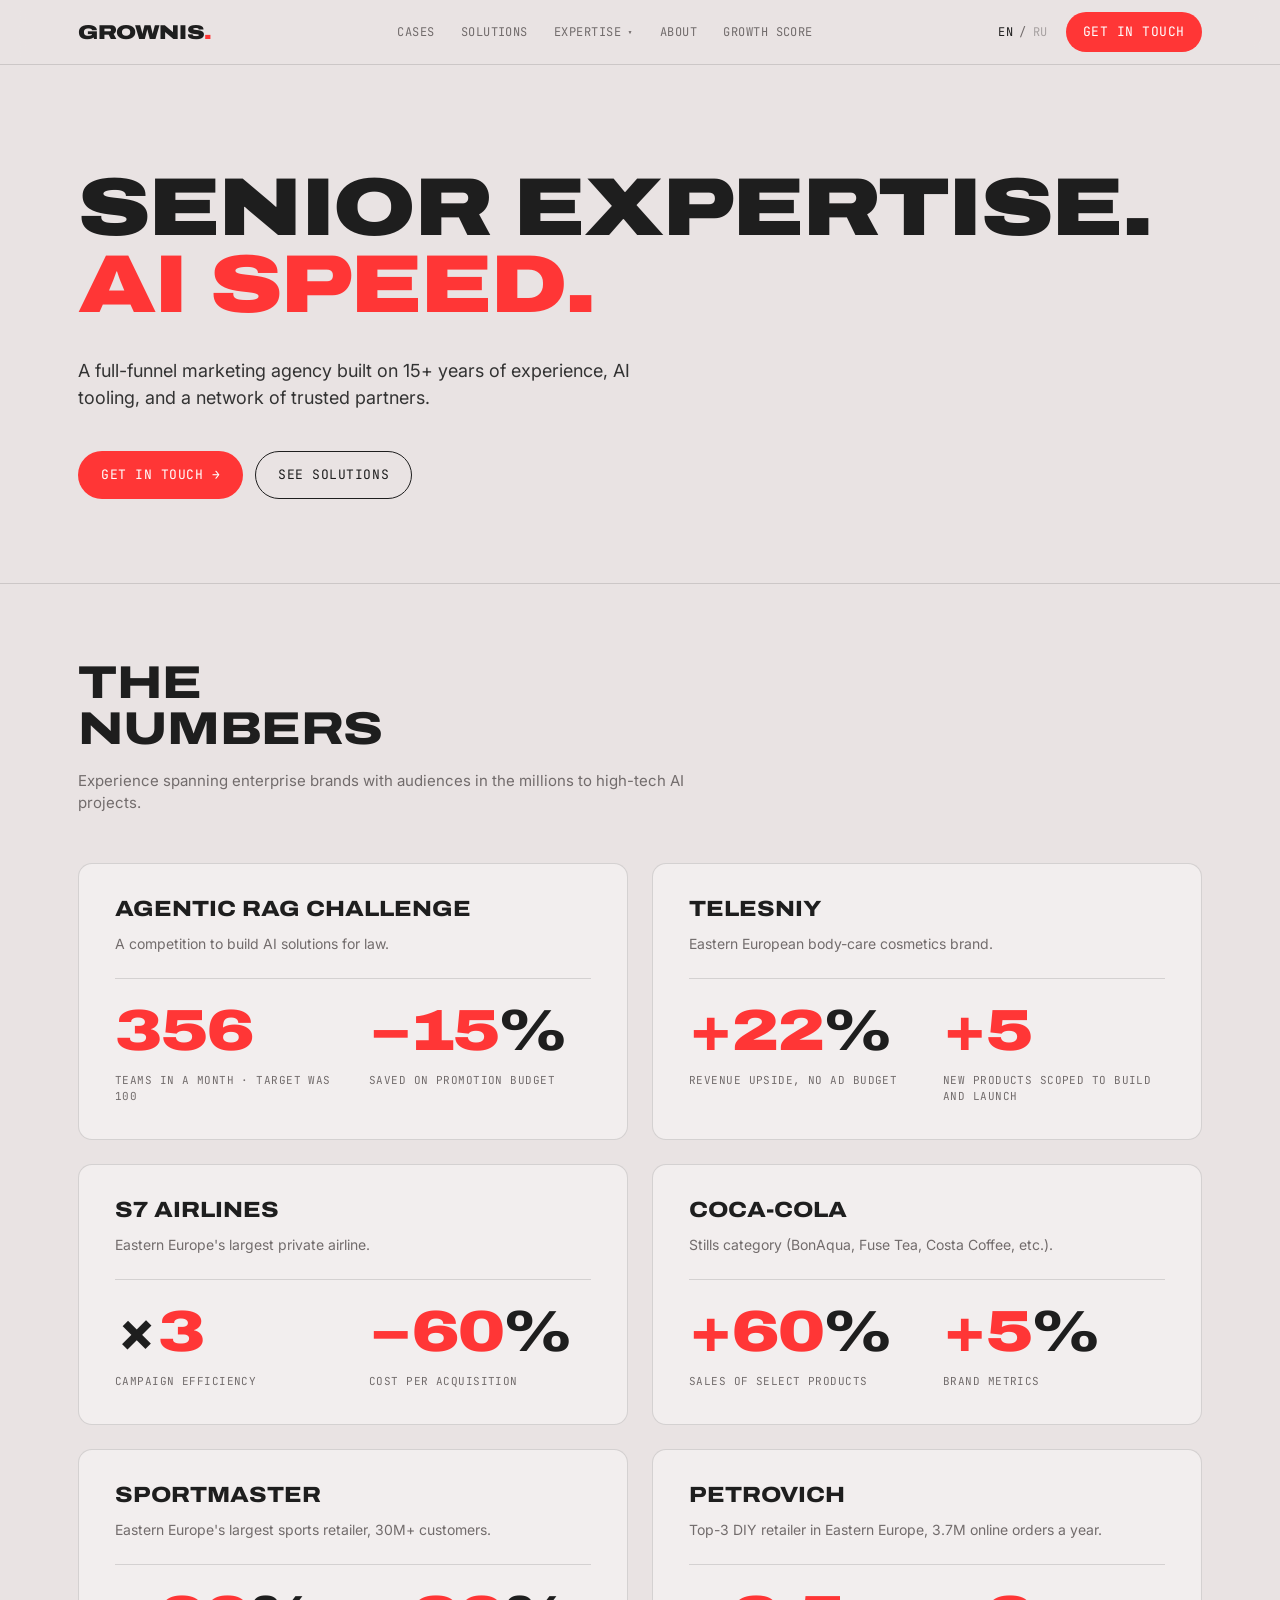
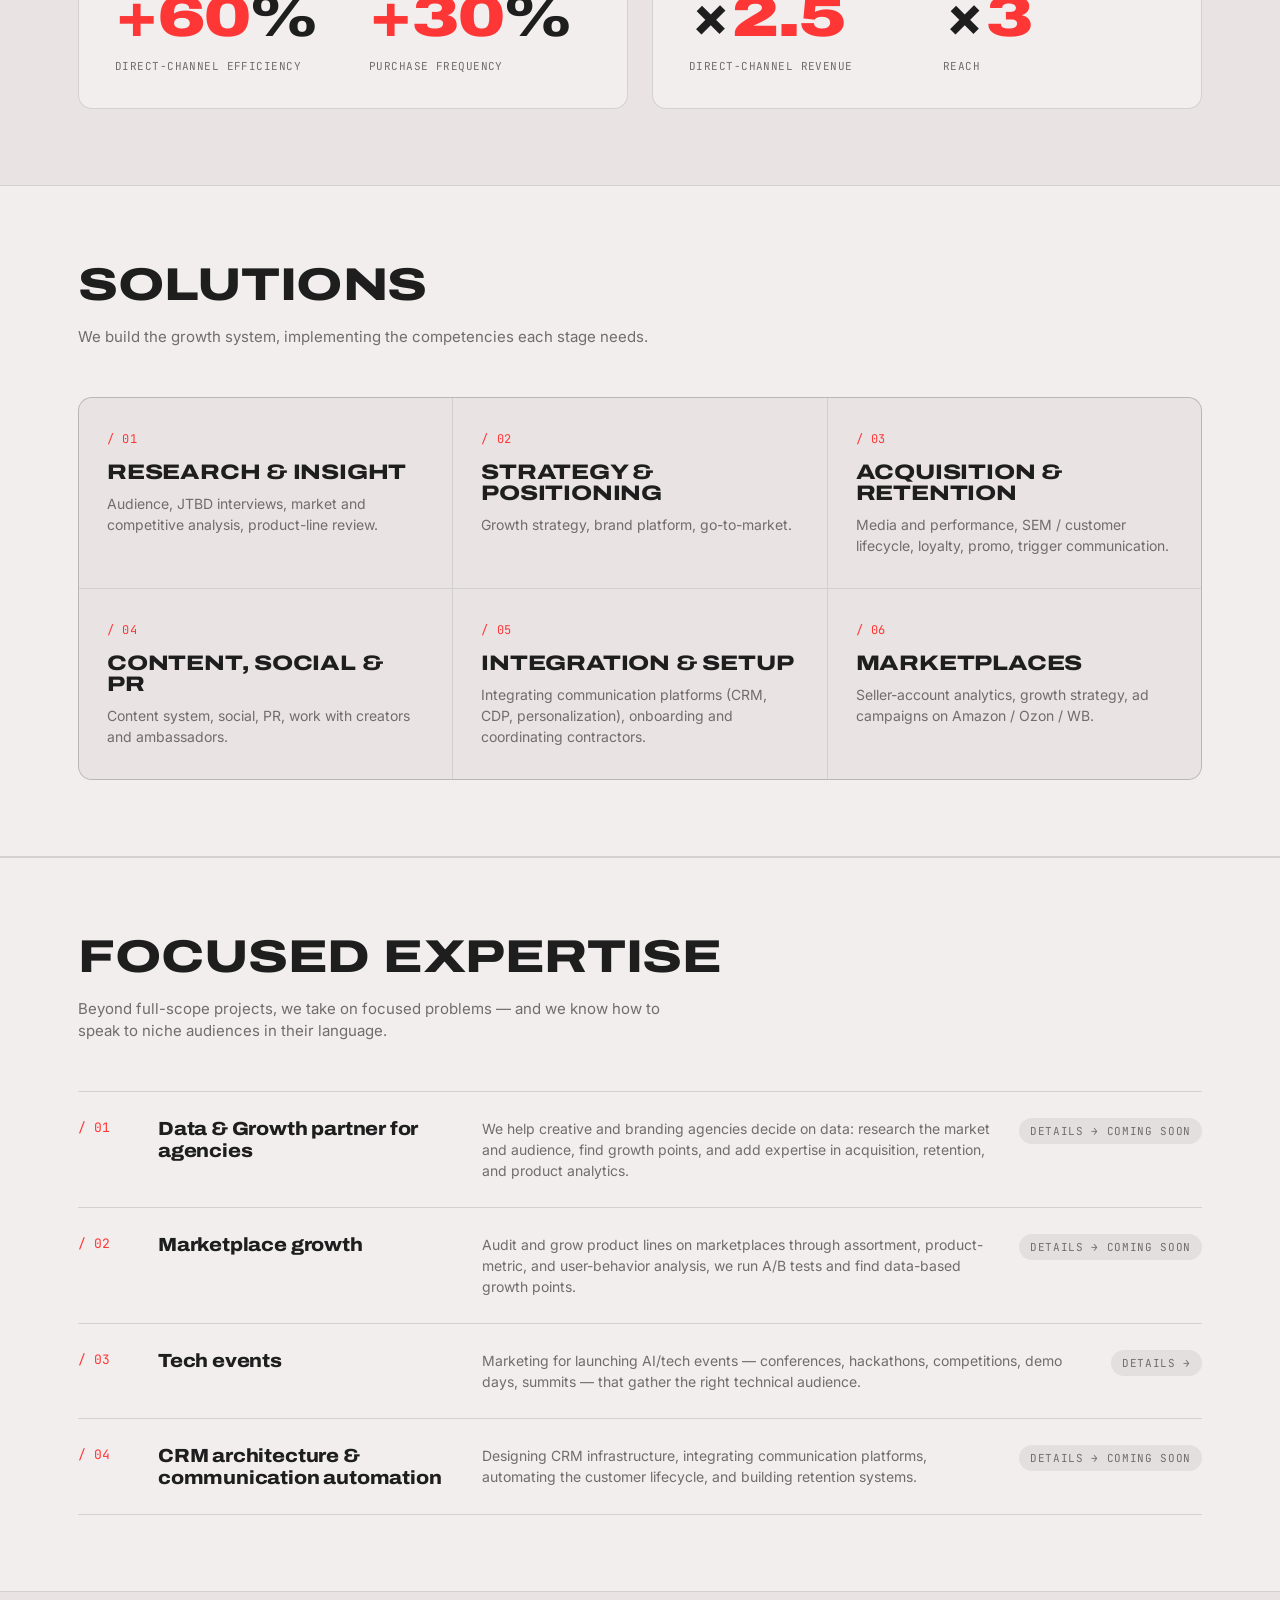
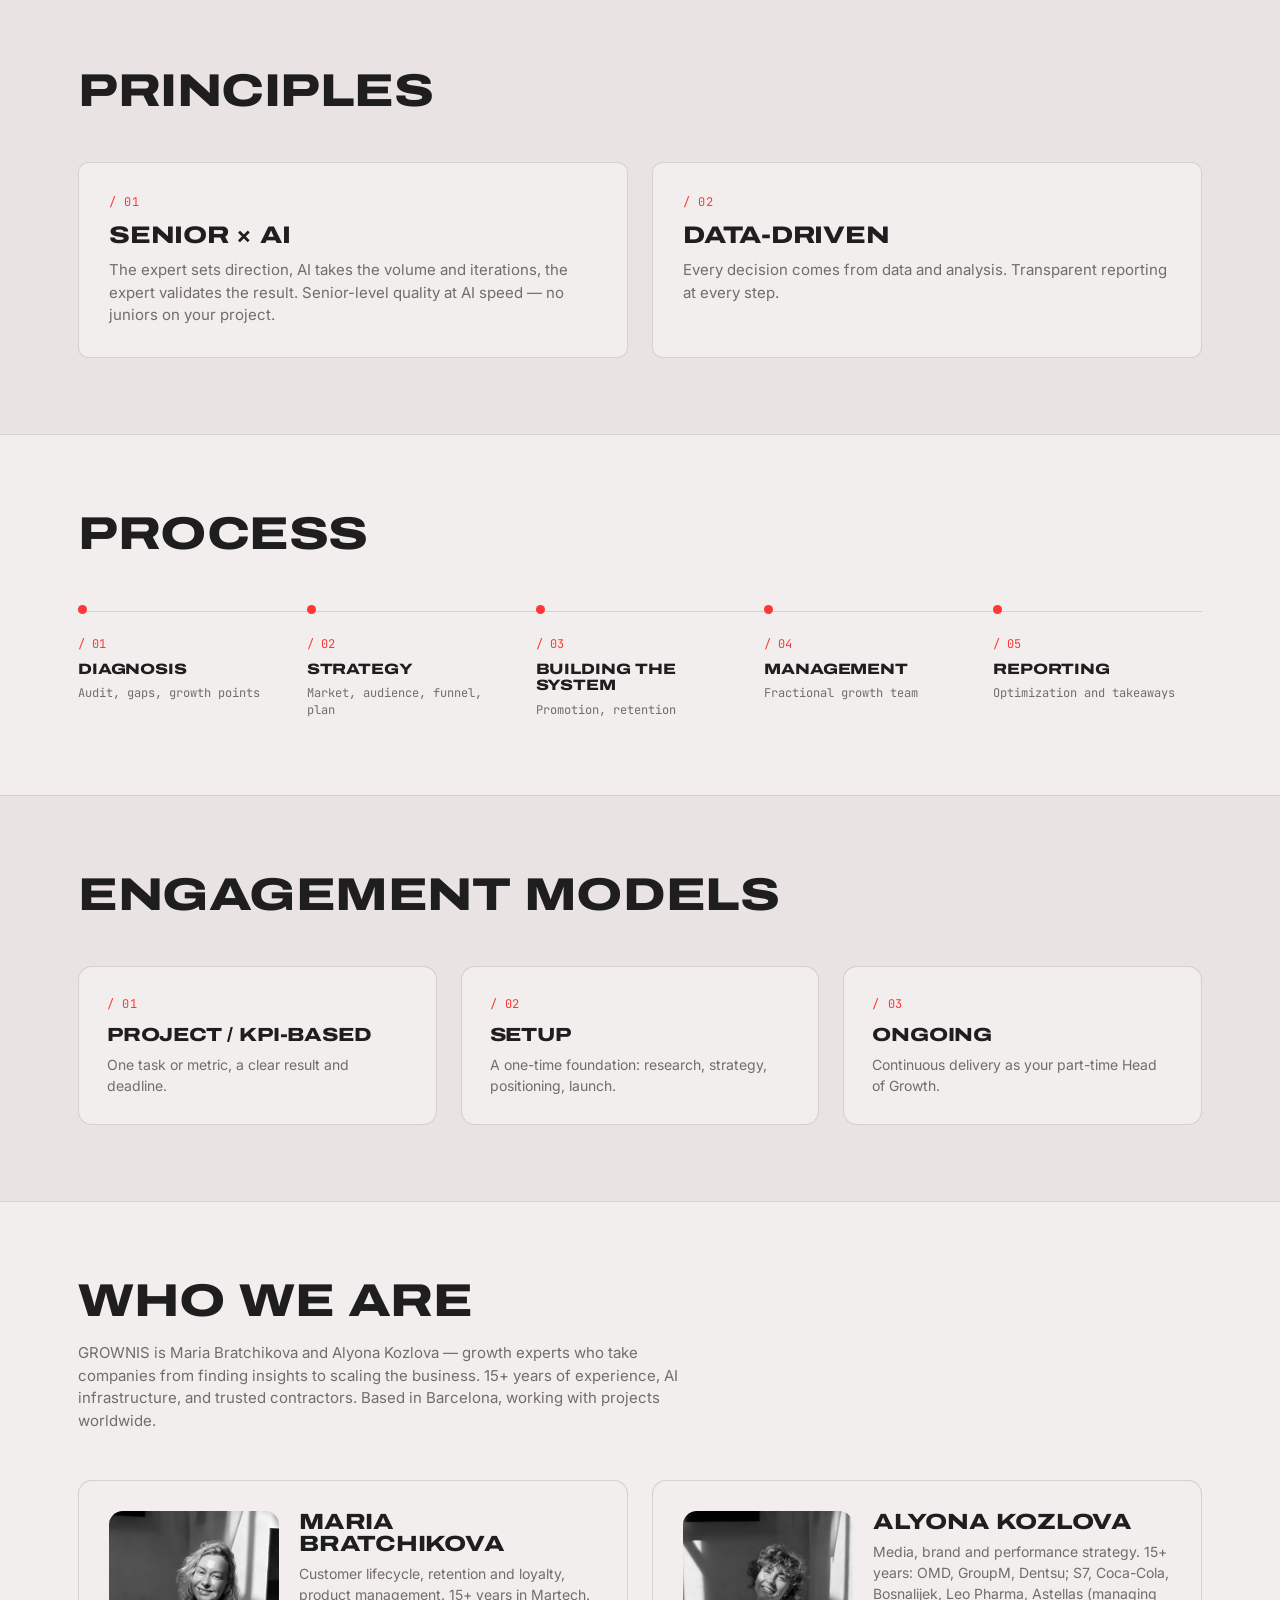
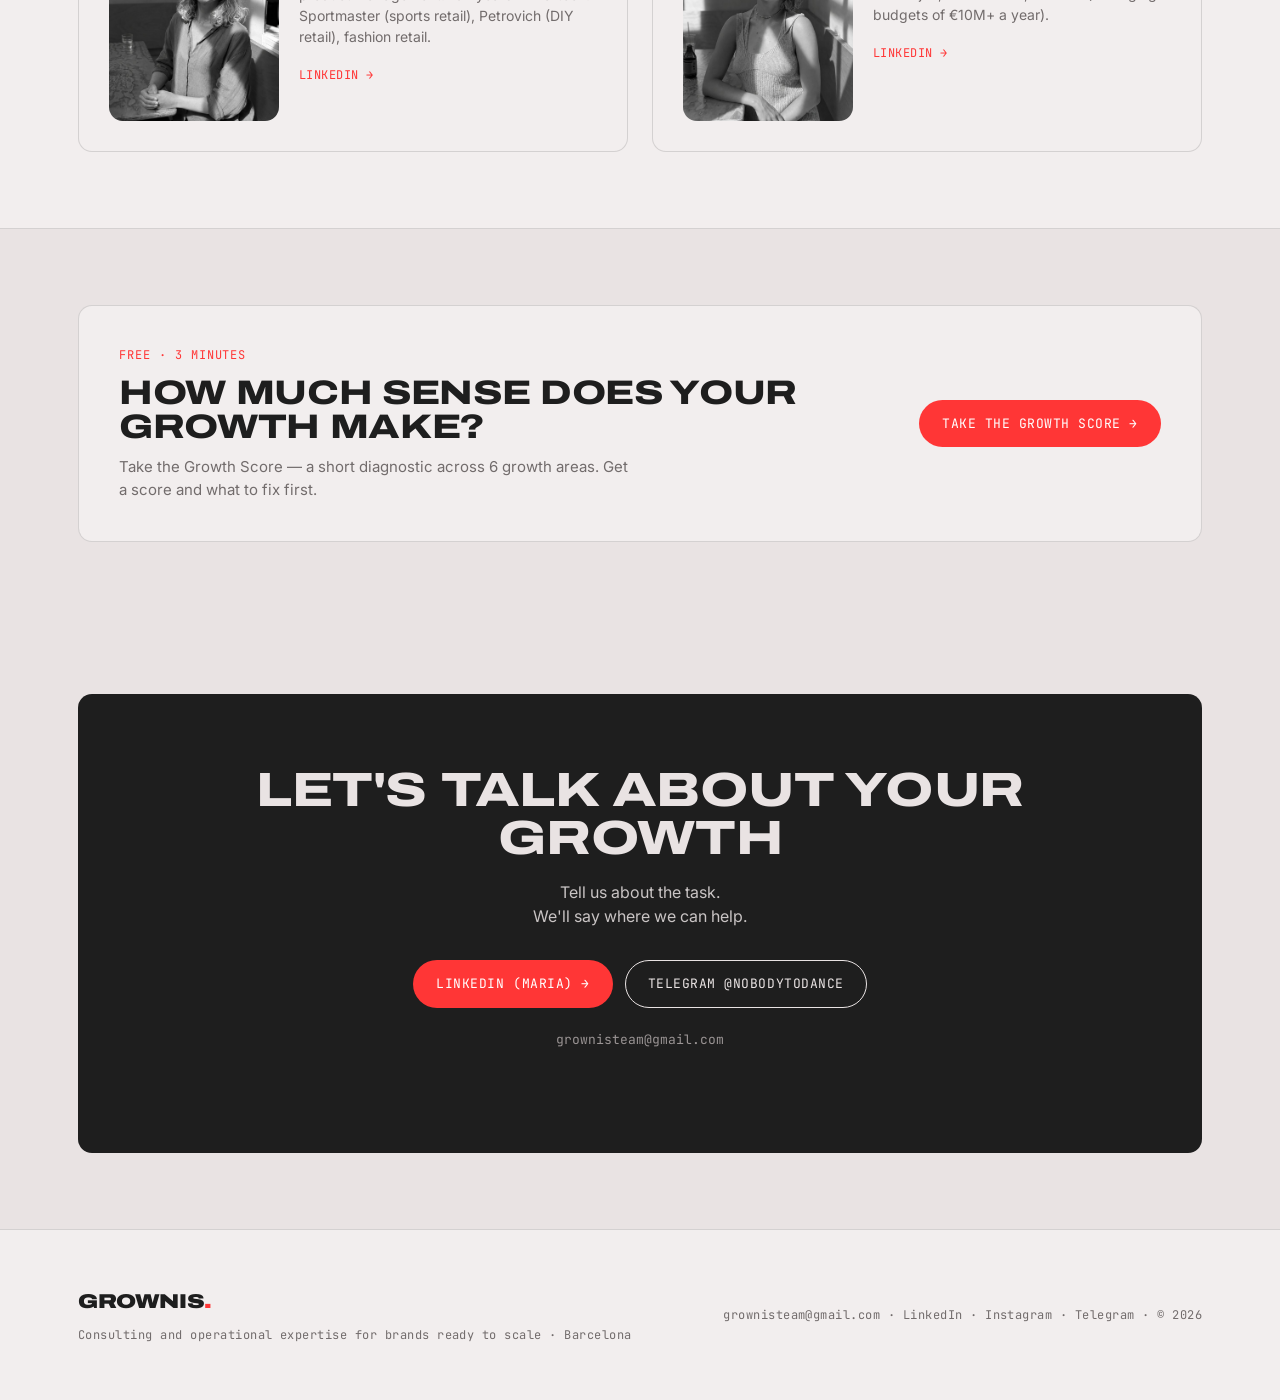
==== commit 6d560825: "Wonderfull changes as usual - agency page - new tech page - optimization - other small changes" ====
--- a/index.html
+++ b/index.html
@@ -10,7 +10,7 @@
 'https://www.googletagmanager.com/gtm.js?id='+i+dl;f.parentNode.insertBefore(j,f);
 })(window,document,'script','dataLayer','GTM-59QNRNKP');</script>
 <!-- End Google Tag Manager -->
-<title>GROWNIS — Senior expertise. AI speed.</title>
+<title>GROWNIS — Full-funnel marketing agency · Senior × AI</title>
 <link rel="canonical" href="https://grownis.com/">
 <link rel="alternate" hreflang="ru" href="https://grownis.com/ru/">
 <link rel="alternate" hreflang="en" href="https://grownis.com/">
@@ -18,14 +18,16 @@
 <meta name="description" content="A full-funnel marketing agency: from research to scaling. 15+ years of combined experience, AI tooling, and a network of trusted partners. Barcelona, projects worldwide.">
 <meta property="og:type" content="website">
 <meta property="og:site_name" content="GROWNIS">
-<meta property="og:title" content="GROWNIS — Senior expertise. AI speed.">
+<meta property="og:locale" content="en_US">
+<meta property="og:locale:alternate" content="ru_RU">
+<meta property="og:title" content="GROWNIS — Full-funnel marketing agency · Senior × AI">
 <meta property="og:description" content="A full-funnel marketing agency: from research to scaling. 15+ years of combined experience, AI tooling, and a network of trusted partners.">
 <meta property="og:url" content="https://grownis.com/">
 <meta property="og:image" content="https://grownis.com/og-image.jpg">
 <meta property="og:image:width" content="1200">
 <meta property="og:image:height" content="630">
 <meta name="twitter:card" content="summary_large_image">
-<meta name="twitter:title" content="GROWNIS — Senior expertise. AI speed.">
+<meta name="twitter:title" content="GROWNIS — Full-funnel marketing agency · Senior × AI">
 <meta name="twitter:description" content="A full-funnel marketing agency: from research to scaling. 15+ years of combined experience, AI tooling, and a network of trusted partners.">
 <meta name="twitter:image" content="https://grownis.com/og-image.jpg">
 <link rel="icon" href="/favicon.ico" sizes="any">
@@ -81,6 +83,18 @@
   }
 }
 </script>
+<script type="application/ld+json">
+{
+  "@context": "https://schema.org",
+  "@type": "FAQPage",
+  "mainEntity": [
+    {"@type":"Question","name":"What does GROWNIS do?","acceptedAnswer":{"@type":"Answer","text":"GROWNIS is a full-funnel marketing agency that owns a client's growth funnel under a single point of accountability — from research and positioning to acquisition, content, data and retention, plus marketplaces."}},
+    {"@type":"Question","name":"What is the Senior × AI model?","acceptedAnswer":{"@type":"Answer","text":"Senior experts set the direction, AI agents handle the volume and iterations, and the experts validate the result — senior-level quality at AI speed, with no juniors on client projects."}},
+    {"@type":"Question","name":"Where is GROWNIS based?","acceptedAnswer":{"@type":"Answer","text":"GROWNIS is based in Barcelona, Spain, and works with projects worldwide."}},
+    {"@type":"Question","name":"Who founded GROWNIS?","acceptedAnswer":{"@type":"Answer","text":"GROWNIS was founded by Maria Bratchikova and Alyona Kozlova, each with 15+ years of experience in marketing and growth."}}
+  ]
+}
+</script>
 </head>
 <body>
 <!-- Google Tag Manager (noscript) -->
@@ -97,7 +111,7 @@
       <div class="nav-drop">
         <a class="nav-drop-t" href="#expertise" aria-haspopup="true">Expertise <span class="caret" aria-hidden="true">▾</span></a>
         <div class="nav-drop-menu" role="menu">
-          <span class="nav-soon">For agencies<em>coming soon</em></span>
+          <a class="nav-soon nav-live" href="/data-growth-agencies/">For agencies</a>
           <span class="nav-soon">Marketplaces<em>coming soon</em></span>
           <a class="nav-soon nav-live" href="/tech-ai-events/">Tech events</a>
           <span class="nav-soon">CRM architecture<em>coming soon</em></span>
@@ -107,7 +121,7 @@
       <a href="/score/">Growth Score</a>
     </nav>
     <div class="topbar-right">
-      <div class="lang" aria-label="Language"><a class="off" href="/ru/">RU</a><span class="sep">/</span><span class="on">EN</span></div>
+      <div class="lang" aria-label="Language"><span class="on">EN</span><span class="sep">/</span><a class="off" href="/ru/">RU</a></div>
       <a class="btn btn-signal topbar-cta" href="#cta" style="padding:9px 16px">Get in touch</a>
       <a class="cta-icon" href="#cta" aria-label="Get in touch"><svg viewBox="0 0 24 24" fill="none" stroke="currentColor" stroke-width="2" stroke-linecap="round" stroke-linejoin="round" aria-hidden="true"><rect x="3" y="5" width="18" height="14" rx="2"></rect><path d="m3 7 9 6 9-6"></path></svg></a>
       <button class="burger" id="burger" aria-label="Menu" aria-expanded="false" aria-controls="mmenu"><span></span><span></span><span></span></button>
@@ -122,7 +136,7 @@
     <a href="#services">Solutions</a>
     <div class="mm-group">
       <a class="mm-group-t" href="#expertise">Expertise</a>
-      <span class="mm-soon">For agencies<em>coming soon</em></span>
+      <a class="mm-soon" href="/data-growth-agencies/" style="color:var(--ink)">For agencies</a>
       <span class="mm-soon">Marketplaces<em>coming soon</em></span>
       <a class="mm-soon" href="/tech-ai-events/" style="color:var(--ink)">Tech events</a>
       <span class="mm-soon">CRM architecture<em>coming soon</em></span>
@@ -130,7 +144,7 @@
     <a href="#about">About</a>
     <a href="/score/">Growth Score</a>
   </nav>
-  <div class="mm-lang"><a class="off" href="/ru/">RU</a> / <span class="on">EN</span></div>
+  <div class="mm-lang"><span class="on">EN</span> / <a class="off" href="/ru/">RU</a></div>
   <a class="btn btn-signal" href="#cta">Get in touch →</a>
 </div>
 
--- a/grownis.css
+++ b/grownis.css
@@ -239,6 +239,12 @@
 .principles{display:grid;grid-template-columns:1fr 1fr;gap:var(--gap)}
 @media(max-width:640px){.principles{grid-template-columns:1fr}}
 .principle{border:1px solid var(--line);border-radius:10px;background:var(--paper-card);padding:30px}
+.section-dark .principle{background:var(--ink-soft);border-color:var(--ink-soft)}
+.section-dark .principle p{color:#9A9494}
+/* тёмные карточки принципов на обычном (светлом) фоне секции */
+.principle.dark{background:var(--ink);border-color:var(--ink)}
+.principle.dark h3{color:var(--paper)}
+.principle.dark p{color:#9A9494}
 .principle .k{font-family:var(--font-mono);font-size:12px;color:var(--accent);letter-spacing:.06em}
 .principle h3{font-size:24px;text-transform:uppercase;margin:12px 0 12px}
 .principle p{font-size:15px;color:var(--slate)}
@@ -280,6 +286,70 @@
 .case-metrics .big{font-family:var(--font-display);font-weight:900;font-stretch:125%;font-size:clamp(38px,4.6vw,58px);line-height:.95;letter-spacing:-.02em;color:var(--accent)}
 .case-metrics .big .u{color:var(--ink)} /* знаки ×/% — чёрные, значение — красное */
 .case-metrics .cap{font-family:var(--font-mono);font-size:11px;line-height:1.5;letter-spacing:.04em;text-transform:uppercase;color:var(--slate);margin-top:14px}
+/* attributed quotes — two variants */
+.quote-accent{border-left:3px solid var(--accent);padding:8px 0 8px 28px;max-width:860px}
+.quote-accent p{font-family:var(--font-display);font-weight:700;font-stretch:110%;font-size:clamp(20px,2.6vw,28px);line-height:1.3;color:var(--ink);letter-spacing:-.01em;margin:0}
+.quote-accent cite{display:block;font-style:normal;font-family:var(--font-mono);font-size:12px;letter-spacing:.08em;text-transform:uppercase;color:var(--slate);margin-top:18px}
+.quote-accent cite b{color:var(--accent)}
+.quote-band{background:var(--ink);color:var(--paper);border-radius:var(--radius);padding:30px 34px;max-width:900px}
+.quote-band p{font-family:var(--font-display);font-weight:700;font-stretch:110%;font-size:clamp(18px,2.3vw,24px);line-height:1.3;color:var(--paper);margin:0}
+.quote-band cite{display:block;font-style:normal;font-family:var(--font-mono);font-size:12px;letter-spacing:.08em;text-transform:uppercase;color:#9A9494;margin-top:16px}
+.quote-band cite b{color:var(--accent)}
+/* facts rows — Client / Goal / Context (3 modifiers: cols · stack · inline) */
+.facts{border-top:1px solid var(--line)}
+.facts>div{padding:16px 0;border-bottom:1px solid var(--line)}
+.facts .fk{font-family:var(--font-mono);font-size:11px;letter-spacing:.1em;text-transform:uppercase;color:var(--accent)}
+.facts .fv{font-size:15px;color:var(--ink);line-height:1.55}
+.facts .fv b{color:var(--ink);font-weight:600}
+.facts.cols>div{display:grid;grid-template-columns:120px 1fr;gap:22px;align-items:baseline}
+.facts.stack .fk{margin-bottom:8px}
+.facts.inline .fv .lead-in{font-family:var(--font-mono);font-size:11px;letter-spacing:.1em;text-transform:uppercase;color:var(--accent);margin-right:12px}
+@media(max-width:520px){.facts.cols>div{grid-template-columns:1fr;gap:6px}}
+/* metric cards — one metric per card (two-tone .big / .u, mono .cap) */
+.metric-cards{display:grid;grid-template-columns:repeat(4,1fr);gap:var(--gap)}
+.metric-cards .mc{background:var(--paper-card);border:1px solid var(--line);border-radius:var(--radius);padding:26px 24px}
+.metric-cards .mc .big{font-family:var(--font-display);font-weight:900;font-stretch:125%;font-size:clamp(34px,4vw,50px);line-height:.95;letter-spacing:-.02em;color:var(--accent)}
+.metric-cards .mc .big .u{color:var(--ink)}
+.metric-cards .mc .cap{font-family:var(--font-mono);font-size:11px;line-height:1.5;letter-spacing:.04em;text-transform:uppercase;color:var(--slate);margin-top:14px}
+@media(max-width:720px){.metric-cards{grid-template-columns:1fr 1fr}}
+@media(max-width:460px){.metric-cards{grid-template-columns:1fr}}
+/* metrics as 2×2 grid inside a .case card */
+.case-metrics.grid-2x2{display:grid;grid-template-columns:1fr 1fr;gap:28px 40px}
+/* services — W2: numbered funnel list */
+.svc-flow{border-top:1px solid var(--line)}
+.svc-flow .row{display:grid;grid-template-columns:54px 1fr;gap:20px;padding:24px 0;border-bottom:1px solid var(--line);align-items:start}
+.svc-flow .num{font-family:var(--font-display);font-weight:900;font-stretch:125%;font-size:26px;color:var(--accent);line-height:1}
+.svc-flow h3{font-size:18px;text-transform:uppercase;margin-bottom:7px}
+.svc-flow p{font-size:14px;color:var(--slate);max-width:640px;margin:0}
+.svc-flow .out{font-family:var(--font-mono);font-size:12px;line-height:1.5;color:var(--ink);margin-top:10px}
+.svc-flow .out b{color:var(--accent);font-weight:400}
+/* services — W3: definition rows (title | desc + output) */
+.svc-rows{border-top:1px solid var(--line)}
+.svc-rows .row{display:grid;grid-template-columns:210px 1fr;gap:30px;padding:24px 0;border-bottom:1px solid var(--line)}
+.svc-rows .t{font-family:var(--font-display);font-weight:800;font-stretch:115%;font-size:19px;text-transform:uppercase;color:var(--ink);line-height:1.1}
+.svc-rows .d p{font-size:14px;color:var(--slate);margin:0;max-width:620px}
+.svc-rows .d .out{font-family:var(--font-mono);font-size:12px;line-height:1.5;color:var(--ink);margin-top:10px}
+.svc-rows .d .out b{color:var(--accent);font-weight:400}
+@media(max-width:640px){.svc-rows .row{grid-template-columns:1fr;gap:8px}}
+/* pains — карточки-реплицы 2×2, акцент: accent-line / accent-sub / accent-head */
+.pain-grid{display:grid;grid-template-columns:1fr 1fr;gap:var(--gap)}
+.pain{background:var(--paper-card);border:1px solid var(--line);border-radius:var(--radius);padding:26px 30px 28px}
+.pain h3{font-family:var(--font-display);font-weight:800;font-stretch:110%;font-size:19px;line-height:1.2;color:var(--ink);text-transform:none;margin-bottom:10px}
+.pain p{font-size:14px;color:var(--slate);margin:0}
+.pain-grid.accent-line .pain{border-left:3px solid var(--accent)}
+.pain-grid.accent-sub .pain p{color:var(--accent)}
+.pain-grid.accent-head .pain h3{color:var(--accent)}
+@media(max-width:640px){.pain-grid{grid-template-columns:1fr}}
+/* capstone — выделенная услуга / итог как тёмная плашка (в стиле quote-band) */
+.capstone{margin-top:26px;background:var(--ink);color:var(--paper);border-radius:var(--radius);padding:34px 38px}
+.capstone .ey{font-family:var(--font-mono);font-size:12px;letter-spacing:.1em;text-transform:uppercase;color:var(--accent);margin-bottom:16px}
+.capstone h3{font-size:clamp(22px,3vw,30px);text-transform:uppercase;color:var(--paper);line-height:1.05;margin-bottom:14px}
+.capstone p{font-size:15px;color:#C9C4C4;margin:0;max-width:680px}
+.capstone .out{font-family:var(--font-mono);font-size:13px;line-height:1.5;color:var(--paper);margin-top:20px;padding-top:18px;border-top:1px solid rgba(255,255,255,.14)}
+.capstone .out b{color:var(--accent);font-weight:400;text-transform:uppercase;letter-spacing:.06em;font-size:11px;margin-right:8px}
+/* white-label строка под H1 */
+.wl-line{font-family:var(--font-mono);font-size:13px;letter-spacing:.04em;color:var(--ink);margin:6px 0 26px}
+.wl-line b{color:var(--accent);font-weight:400}
 
 /* ===== GROWTH SCORE promo band ===== */
 .gs-band{background:var(--paper-card);border:1px solid var(--line);border-radius:var(--radius);padding:40px;display:flex;justify-content:space-between;align-items:center;gap:28px;flex-wrap:wrap}
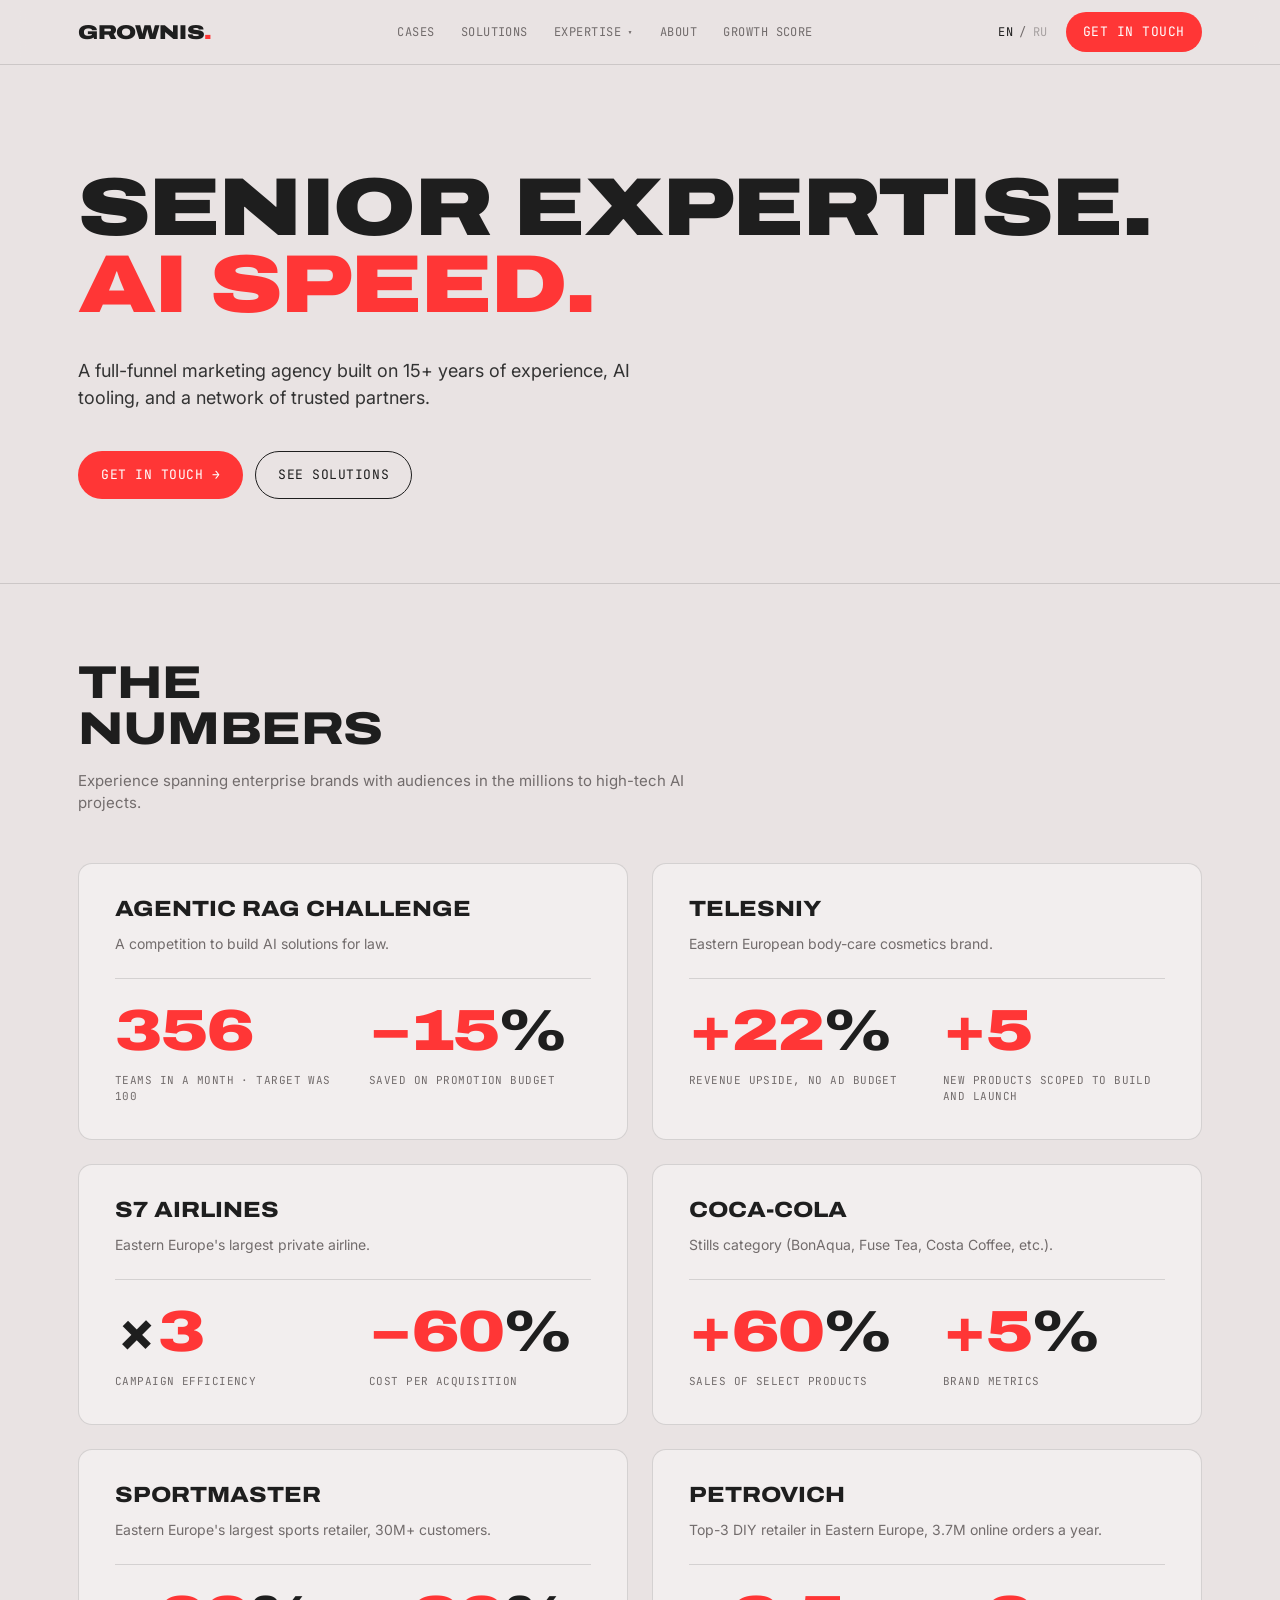
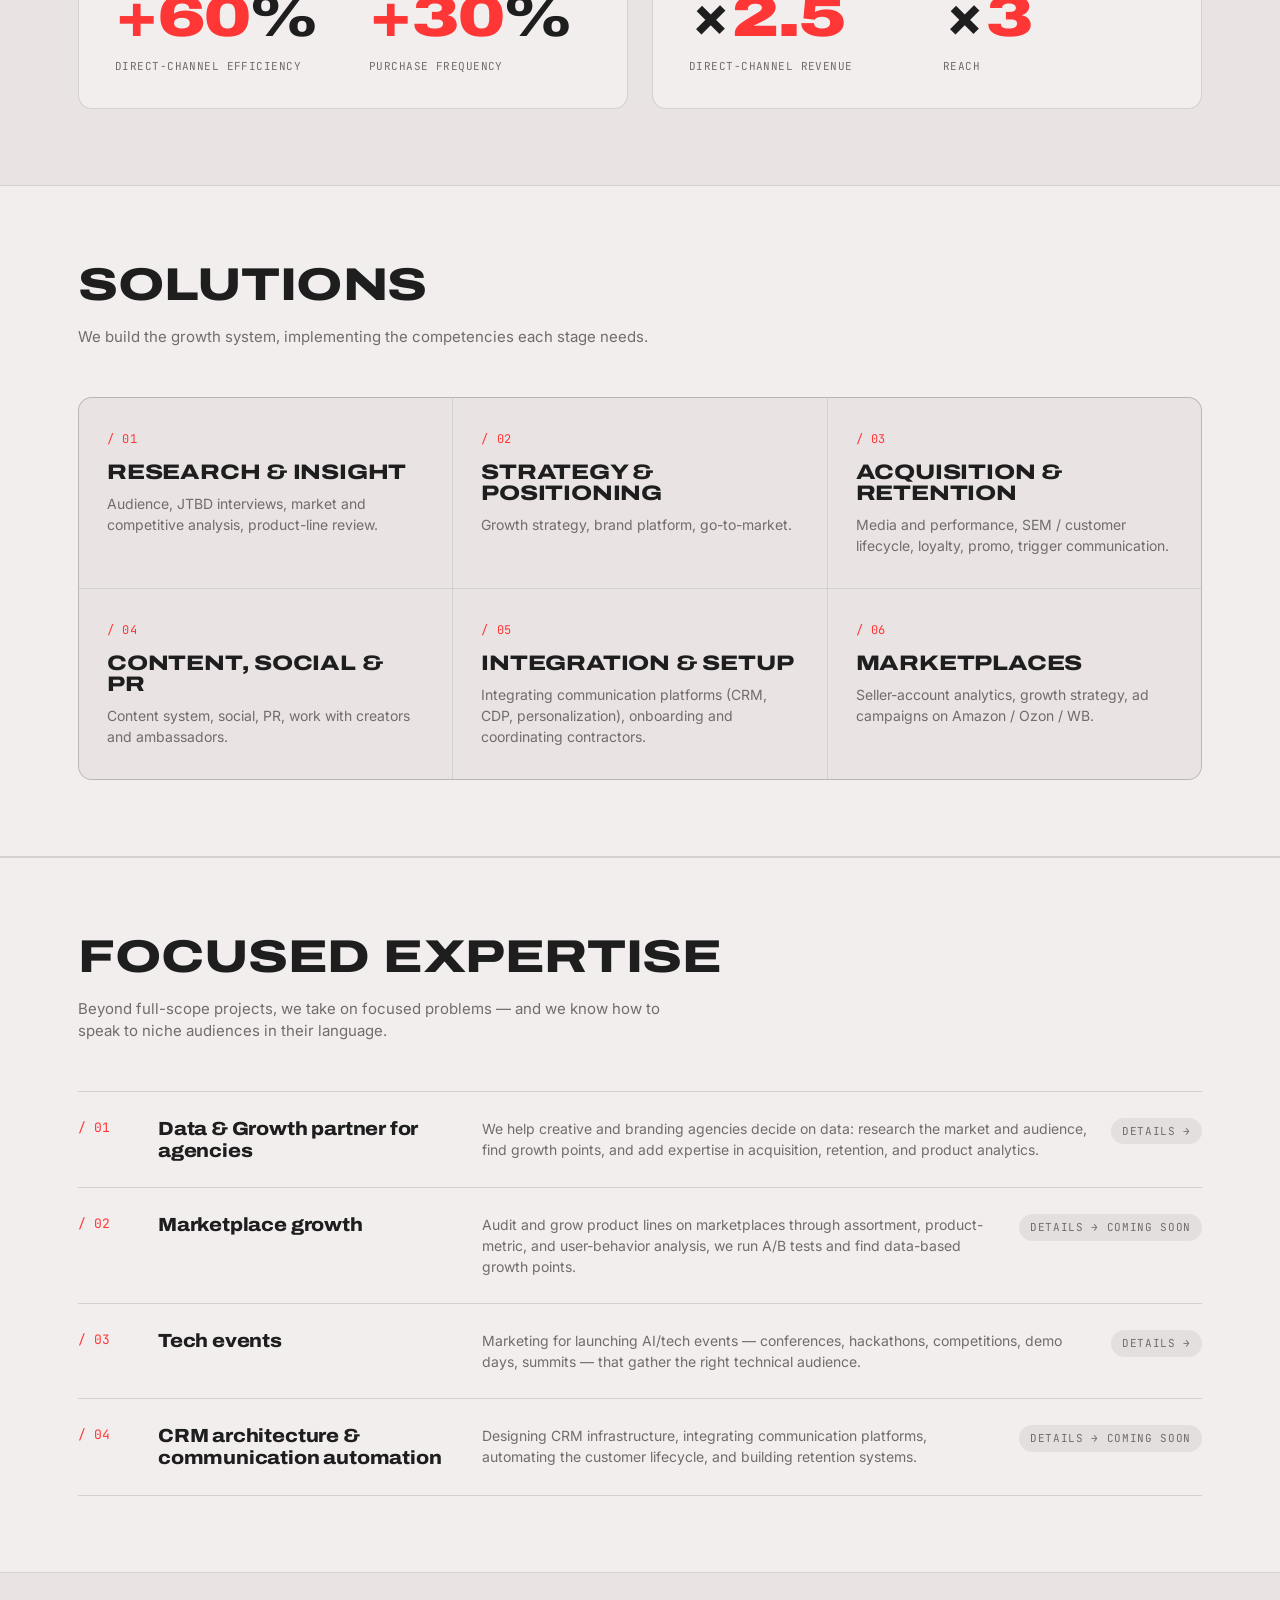
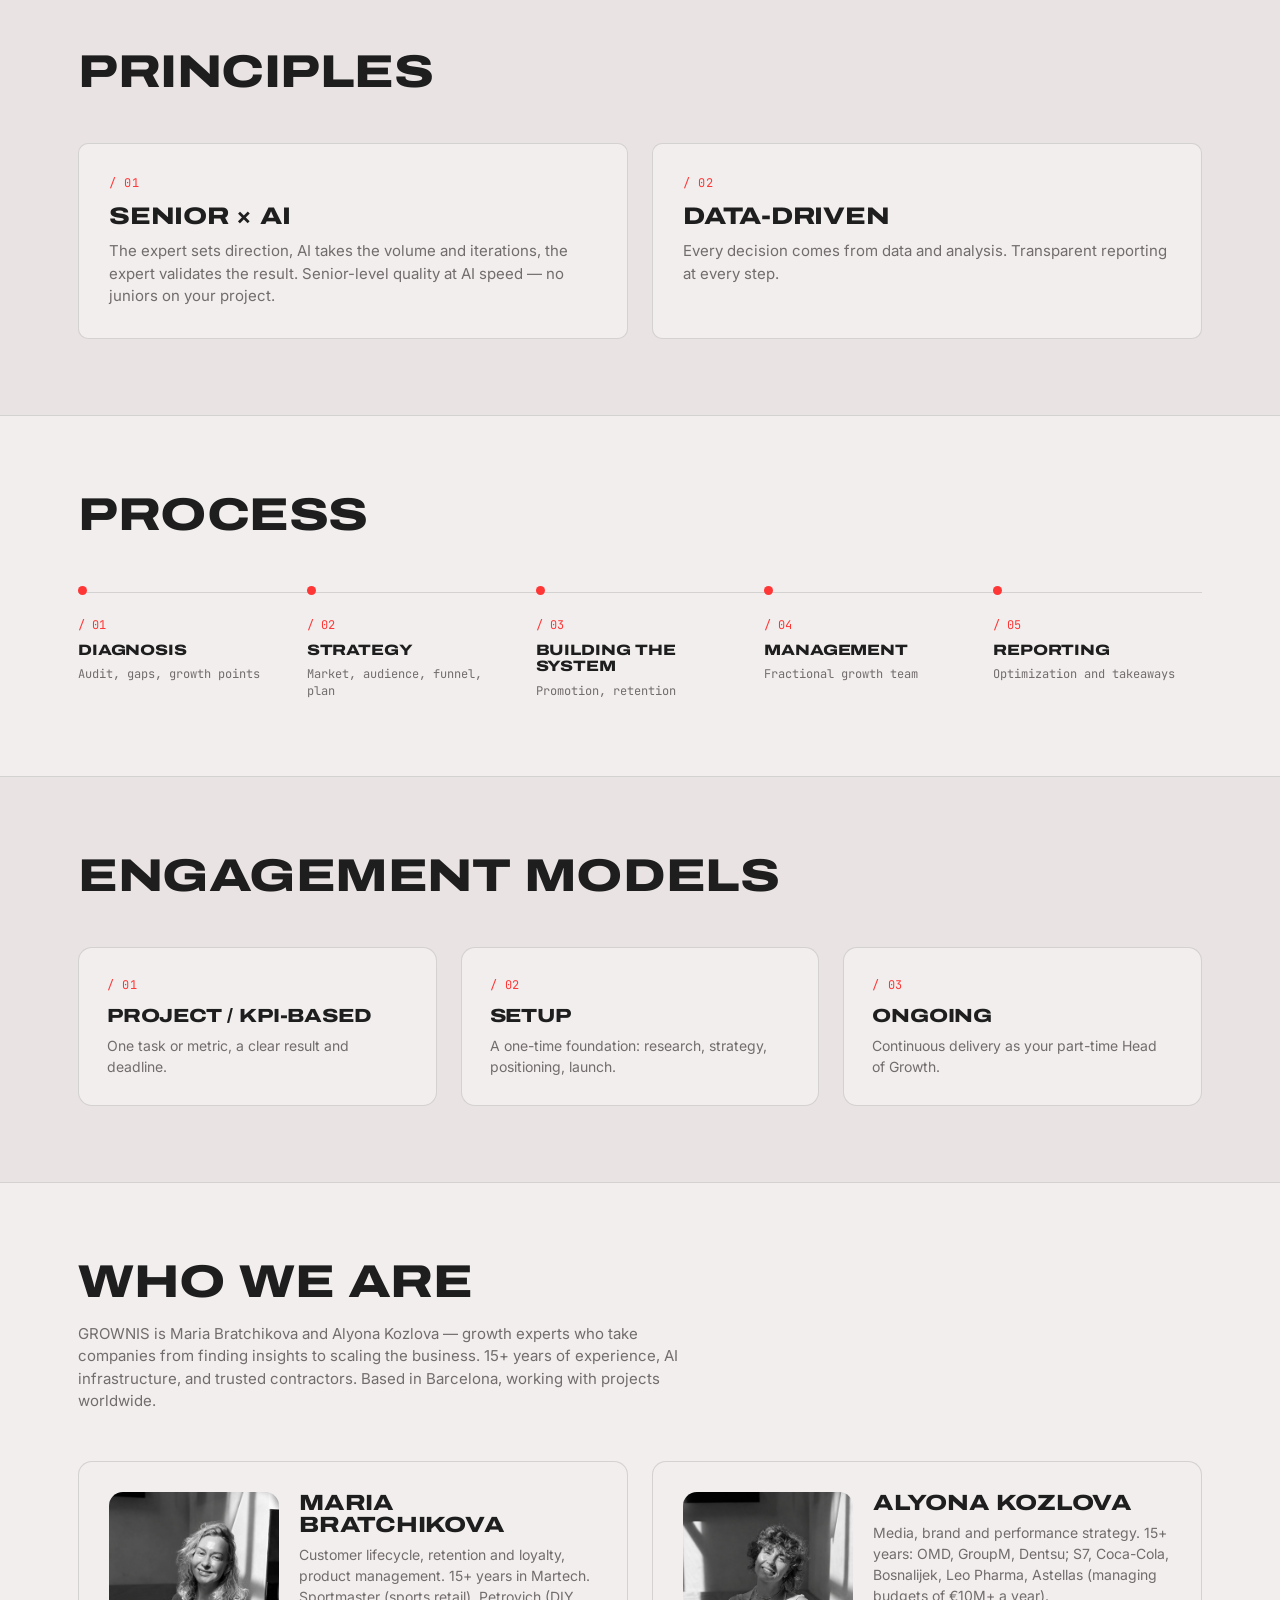
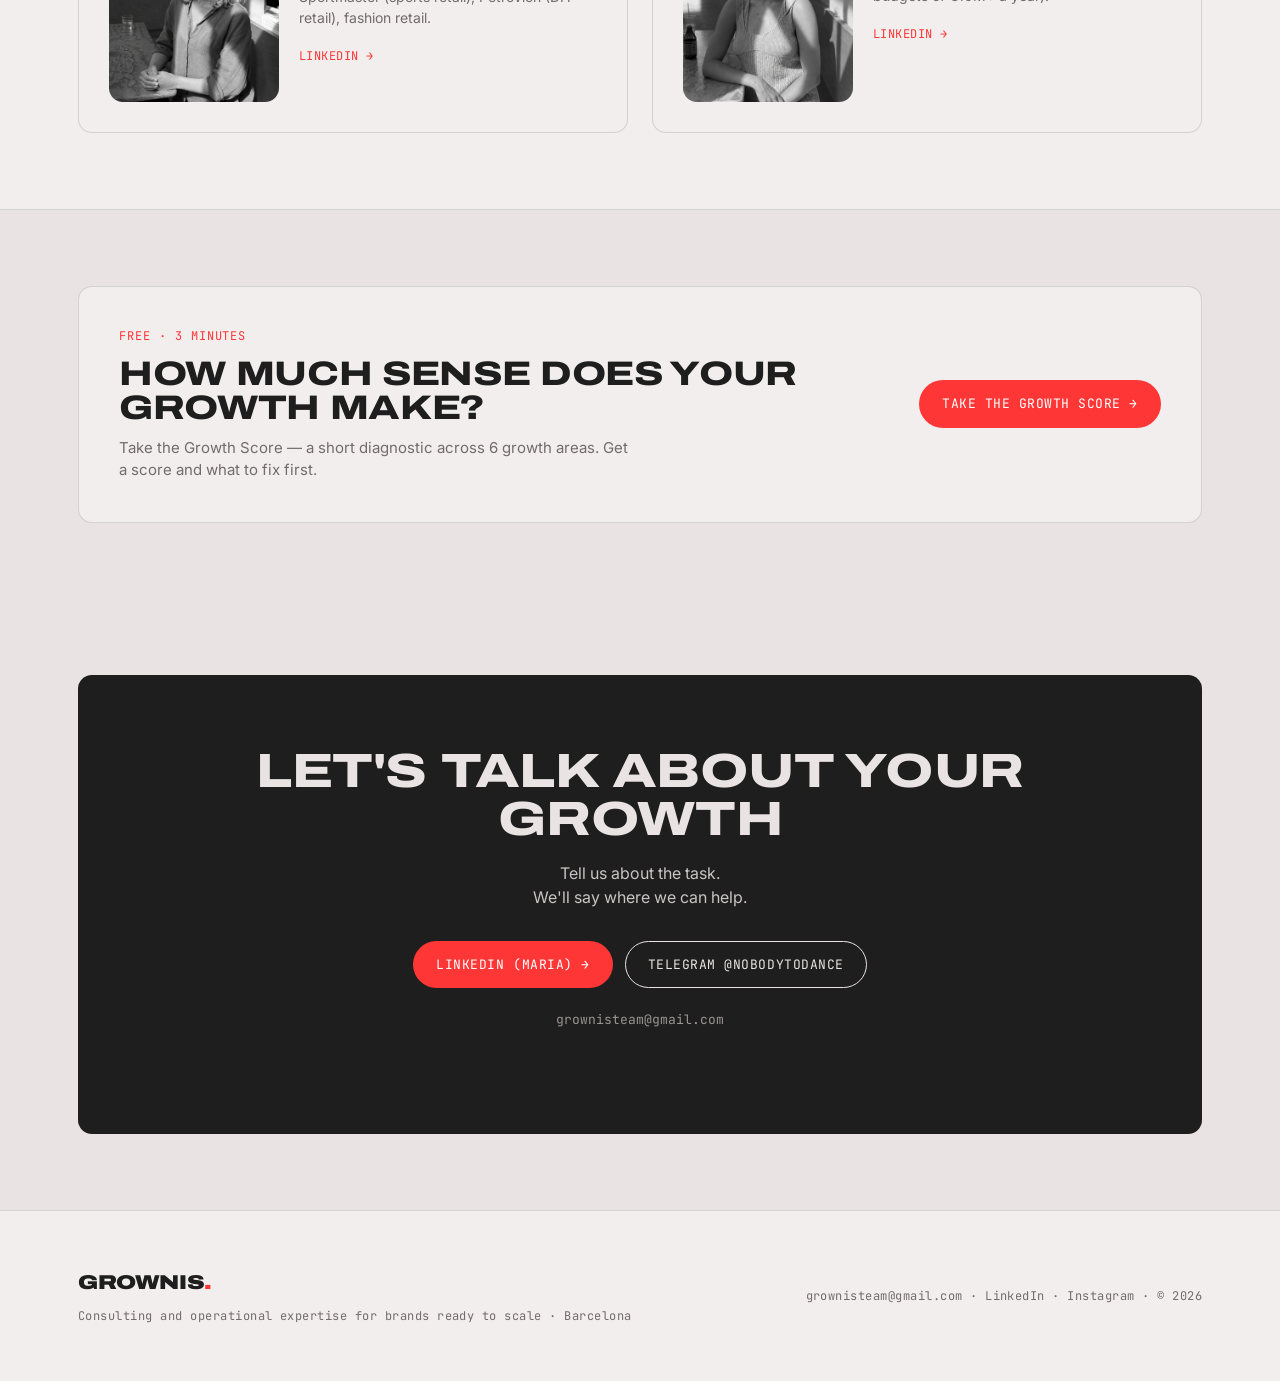
==== commit 60956691: "Beautiful changes again" ====
--- a/index.html
+++ b/index.html
@@ -65,8 +65,8 @@
     }
   ],
   "sameAs": [
-    "https://www.linkedin.com/in/maria-bratchikova/",
-    "https://www.linkedin.com/in/alyona-kozlova-4a8a1a46/",
+    "https://www.linkedin.com/company/grownis/",
+    "https://www.instagram.com/grownis.agency",
     "https://t.me/nobodytodance"
   ],
   "hasOfferCatalog": {
@@ -250,7 +250,7 @@
         <div class="k">/ 01</div>
         <h3>Data &amp; Growth partner for agencies</h3>
         <p>We help creative and branding agencies decide on data: research the market and audience, find growth points, and add expertise in acquisition, retention, and product analytics.</p>
-        <span class="soon">Details → coming soon</span>
+        <a class="soon" href="/data-growth-agencies/" style="text-decoration:none">Details →</a>
       </div>
       <div class="exp-item">
         <div class="k">/ 02</div>
@@ -375,7 +375,7 @@
       <span class="wordmark">GROWNIS<span class="dot">.</span></span>
       <p style="margin-top:10px">Consulting and operational expertise for brands ready to scale · Barcelona</p>
     </div>
-    <p>grownisteam@gmail.com · <a href="https://www.linkedin.com/company/grownis/" target="_blank" rel="noopener">LinkedIn</a> · <a href="https://www.instagram.com/grownis.agency" target="_blank" rel="noopener">Instagram</a> · <a href="https://t.me/nobodytodance" target="_blank" rel="noopener">Telegram</a> · © 2026</p>
+    <p>grownisteam@gmail.com · <a href="https://www.linkedin.com/company/grownis/" target="_blank" rel="noopener">LinkedIn</a> · <a href="https://www.instagram.com/grownis.agency" target="_blank" rel="noopener">Instagram</a> · © 2026</p>
   </div>
 </footer>
 
--- a/grownis.css
+++ b/grownis.css
@@ -119,7 +119,8 @@
 /* мобильное меню: группа «Экспертиза» + язык */
 .mm-group{display:flex;flex-direction:column;gap:2px;margin:2px 0}
 .mm-group-t{font-family:var(--font-display);font-weight:800;font-stretch:115%;font-size:clamp(28px,9vw,40px);text-transform:uppercase;color:var(--ink);padding:8px 0}
-.mm-soon{display:flex;justify-content:space-between;align-items:baseline;gap:12px;font-size:17px;color:var(--slate);padding:5px 0 5px 2px}
+.mm-soon{display:flex;justify-content:space-between;align-items:baseline;gap:12px;font-size:14px;color:var(--slate);padding:4px 0 4px 16px;position:relative}
+.mm-soon::before{content:"";position:absolute;left:2px;top:11px;width:6px;height:1px;background:var(--slate);opacity:.6}
 .mm-soon em{font-family:var(--font-mono);font-style:normal;font-size:10px;text-transform:uppercase;letter-spacing:.05em;color:var(--slate)}
 .mm-lang{font-family:var(--font-mono);font-size:14px;color:var(--slate);margin-top:18px}
 .mm-lang .on{color:var(--ink)}
@@ -142,6 +143,7 @@
 .hero{background:var(--paper);color:var(--ink);padding:104px 0 84px;border-bottom:1px solid var(--line)}
 .hero h1{font-size:clamp(46px,6.5vw,82px);font-weight:900;line-height:.94;text-transform:uppercase}.hero h1 .accent{color:var(--accent)}
 .hero .lede{max-width:560px;margin-top:34px;font-size:18px;color:var(--body)}
+@media(max-width:720px){.hero{padding:56px 0 60px}}
 .hero-meta{margin-top:54px;display:flex;flex-wrap:wrap;gap:40px;font-family:var(--font-mono);font-size:12px;letter-spacing:.06em;text-transform:uppercase;color:var(--slate)}
 .hero-meta b{color:var(--accent);font-weight:400}
 .hero-cta{margin-top:40px;display:flex;gap:12px;flex-wrap:wrap}
@@ -350,6 +352,31 @@
 /* white-label строка под H1 */
 .wl-line{font-family:var(--font-mono);font-size:13px;letter-spacing:.04em;color:var(--ink);margin:6px 0 26px}
 .wl-line b{color:var(--accent);font-weight:400}
+/* FAQ — аккордеон (details/summary) + «More questions» */
+.faq{border-top:1px solid var(--line);max-width:840px}
+.faq>details{border-bottom:1px solid var(--line)}
+.faq summary{list-style:none;cursor:pointer;display:flex;justify-content:space-between;align-items:flex-start;gap:22px;padding:22px 0;font-family:var(--font-display);font-weight:700;font-stretch:110%;font-size:clamp(17px,2.1vw,20px);line-height:1.3;color:var(--ink);transition:color .2s}
+.faq summary::-webkit-details-marker{display:none}
+.faq summary:hover{color:var(--accent)}
+.faq>details[open]>summary,.faq-more>details[open]>summary{color:var(--accent)}
+.faq .ic{flex:none;width:20px;height:20px;position:relative;margin-top:4px}
+.faq .ic::before,.faq .ic::after{content:"";position:absolute;background:var(--accent);border-radius:2px}
+.faq .ic::before{top:9px;left:1px;right:1px;height:2px}
+.faq .ic::after{left:9px;top:1px;bottom:1px;width:2px;transition:opacity .2s,transform .2s}
+.faq details[open]>summary .ic::after{opacity:0;transform:rotate(90deg)}
+.faq .ans{padding:0 0 26px;font-size:15px;line-height:1.65;color:var(--body);max-width:760px}
+.faq .ans b{color:var(--ink);font-weight:600}
+.faq-more{border-bottom:1px solid var(--line)}
+.faq-more>summary{list-style:none;cursor:pointer;font-family:var(--font-mono);font-size:12px;letter-spacing:.08em;text-transform:uppercase;color:var(--accent);padding:20px 0;display:flex;align-items:center;gap:10px}
+.faq-more>summary::-webkit-details-marker{display:none}
+.faq-more>summary .chev{transition:transform .2s}
+.faq-more[open]>summary .chev{transform:rotate(90deg)}
+.faq-more[open]>summary .lbl-more{display:none}
+.faq-more>summary .lbl-less{display:none}
+.faq-more[open]>summary .lbl-less{display:inline}
+.faq-more .faq-inner{border-top:1px solid var(--line)}
+.faq-more .faq-inner>details{border-bottom:1px solid var(--line)}
+.faq-more .faq-inner>details:last-child{border-bottom:none}
 
 /* ===== GROWTH SCORE promo band ===== */
 .gs-band{background:var(--paper-card);border:1px solid var(--line);border-radius:var(--radius);padding:40px;display:flex;justify-content:space-between;align-items:center;gap:28px;flex-wrap:wrap}
@@ -381,7 +408,10 @@
 
 /* ===== FOOTER ===== */
 .foot{background:var(--paper-card);color:var(--ink);padding:56px 0;border-top:1px solid var(--line)}
-.foot .wrap{display:flex;justify-content:space-between;align-items:center;flex-wrap:wrap;gap:24px}
+.foot .wrap{display:flex;justify-content:space-between;align-items:center;gap:40px}
+.foot .wrap>div{min-width:0}
+.foot .wrap>p{min-width:0;text-align:right}
+@media(max-width:680px){.foot .wrap{flex-direction:column;align-items:flex-start;gap:18px}.foot .wrap>p{text-align:left}}
 .foot p{font-family:var(--font-mono);font-size:12px;color:var(--slate);letter-spacing:.04em}
 .foot a{color:var(--slate);text-decoration:none}.foot a:hover{color:var(--ink)}
 .foot.dark{background:var(--ink);color:var(--paper)}
@@ -391,6 +421,9 @@
 /* ===== SUB-PAGE: hero / services-with-output / case ===== */
 .hero.hero-sub h1{font-size:clamp(32px,4.6vw,58px);line-height:1.02}
 .hero.hero-sub .eyebrow{margin-bottom:22px}
+.hero.hero-sub .lede{max-width:none}
+.hero h1.hero-2line{white-space:nowrap}
+@media(max-width:720px){.hero h1.hero-2line{white-space:normal}}
 .svc-grid{display:grid;grid-template-columns:1fr 1fr;gap:var(--gap)}
 @media(max-width:760px){.svc-grid{grid-template-columns:1fr}}
 .svc{border:1px solid var(--line);border-radius:12px;background:var(--paper-card);padding:30px;display:flex;flex-direction:column}
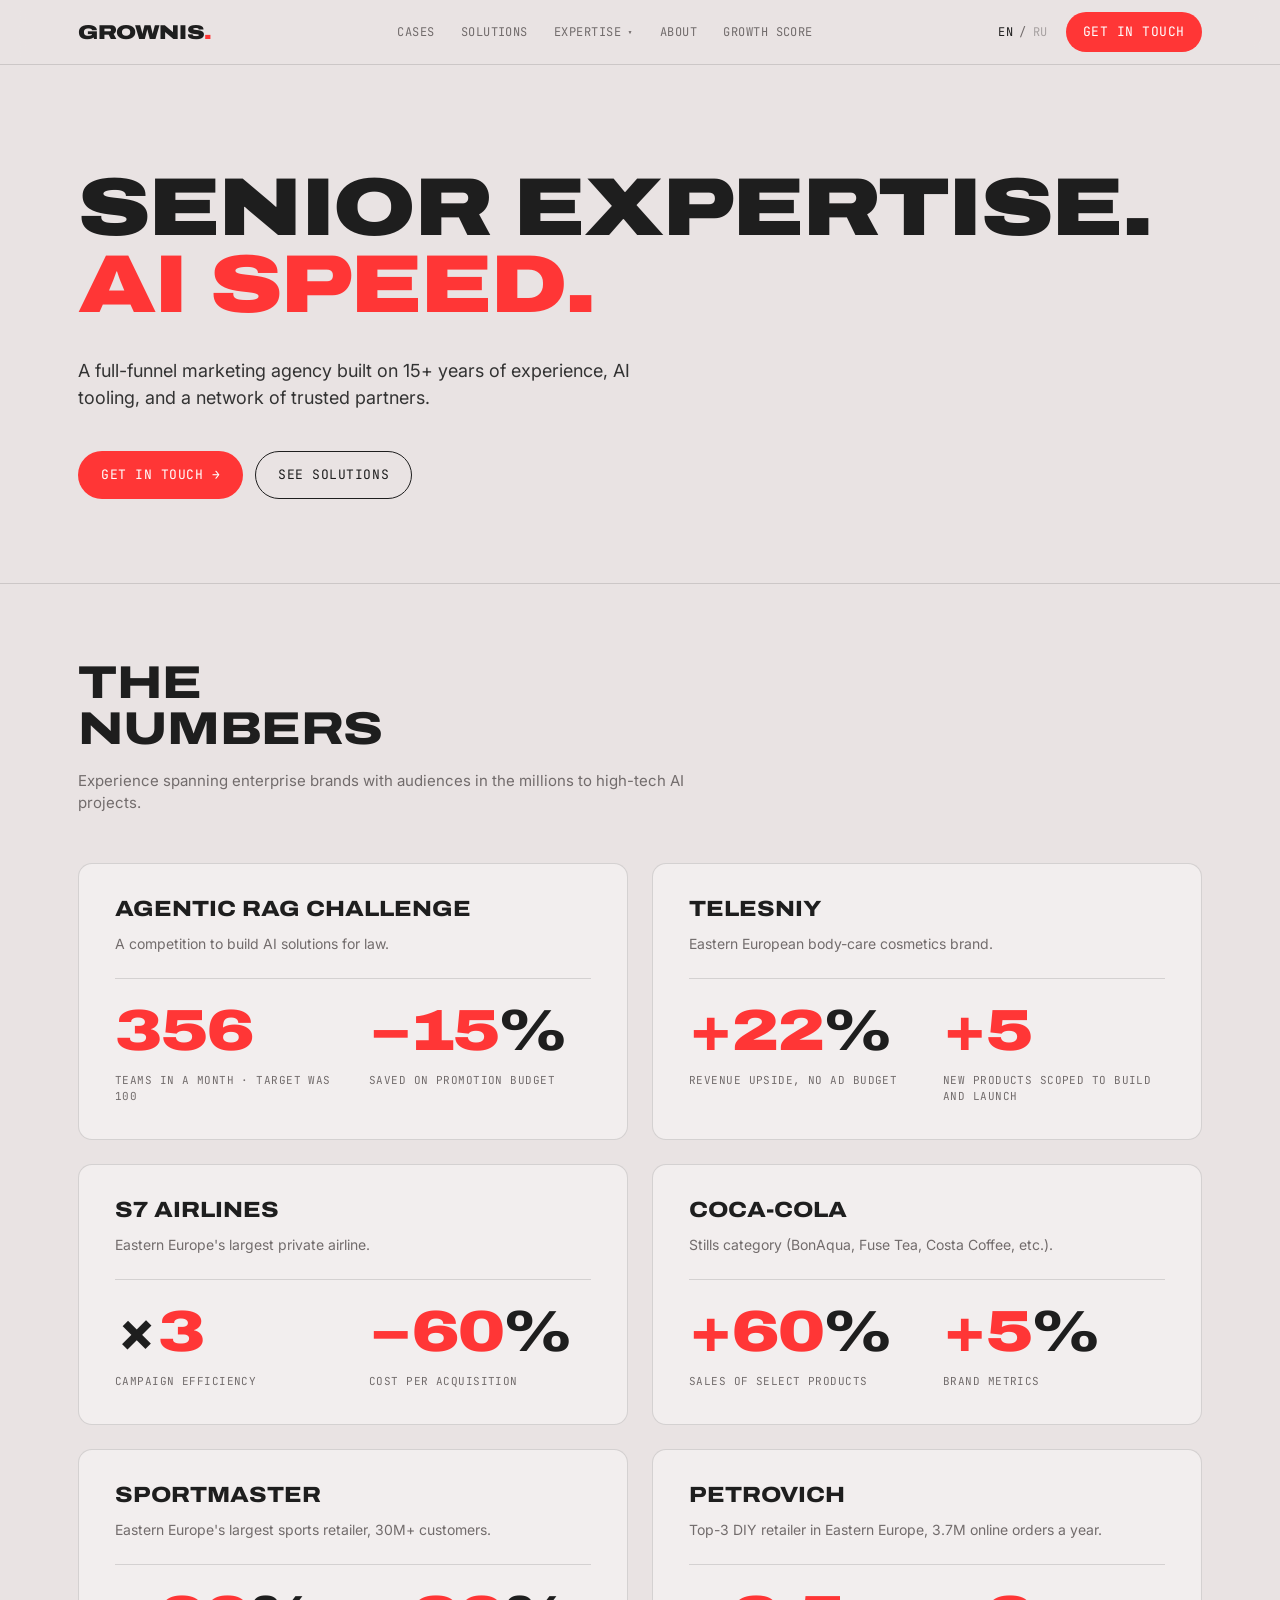
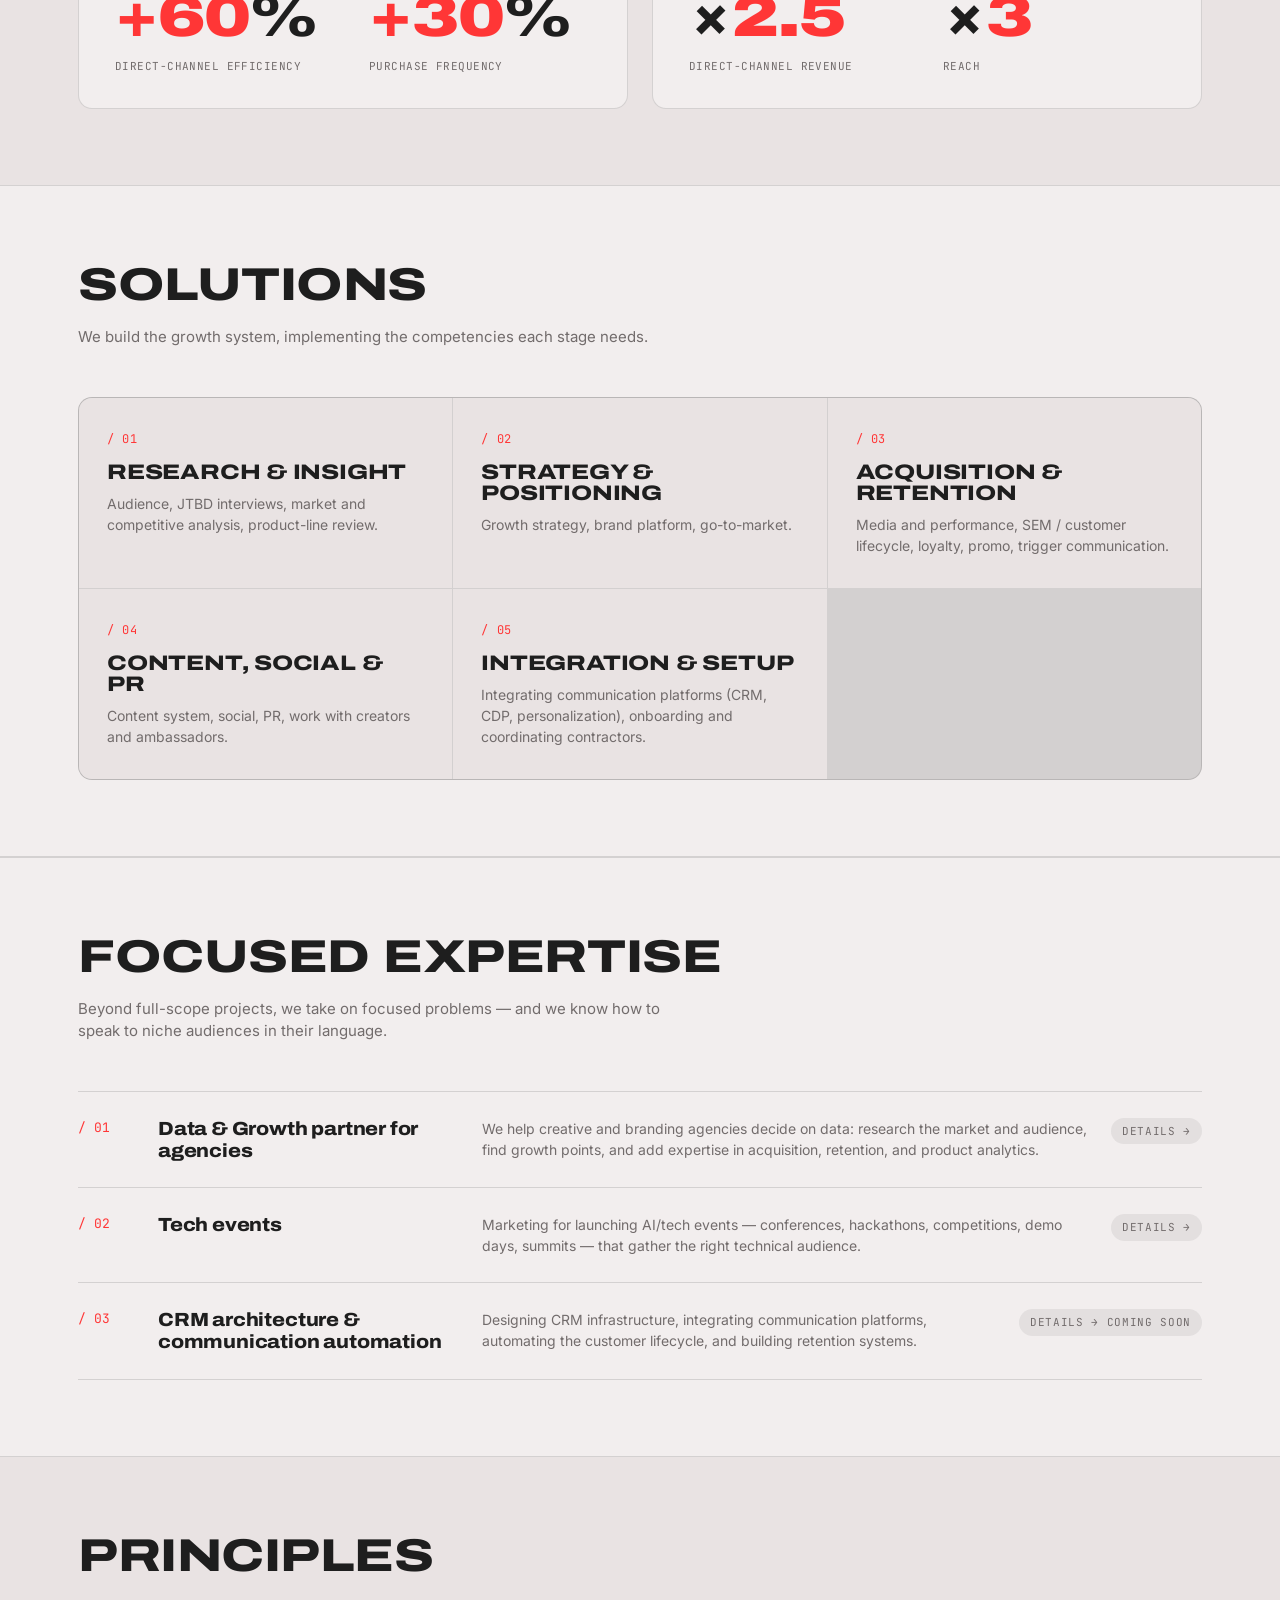
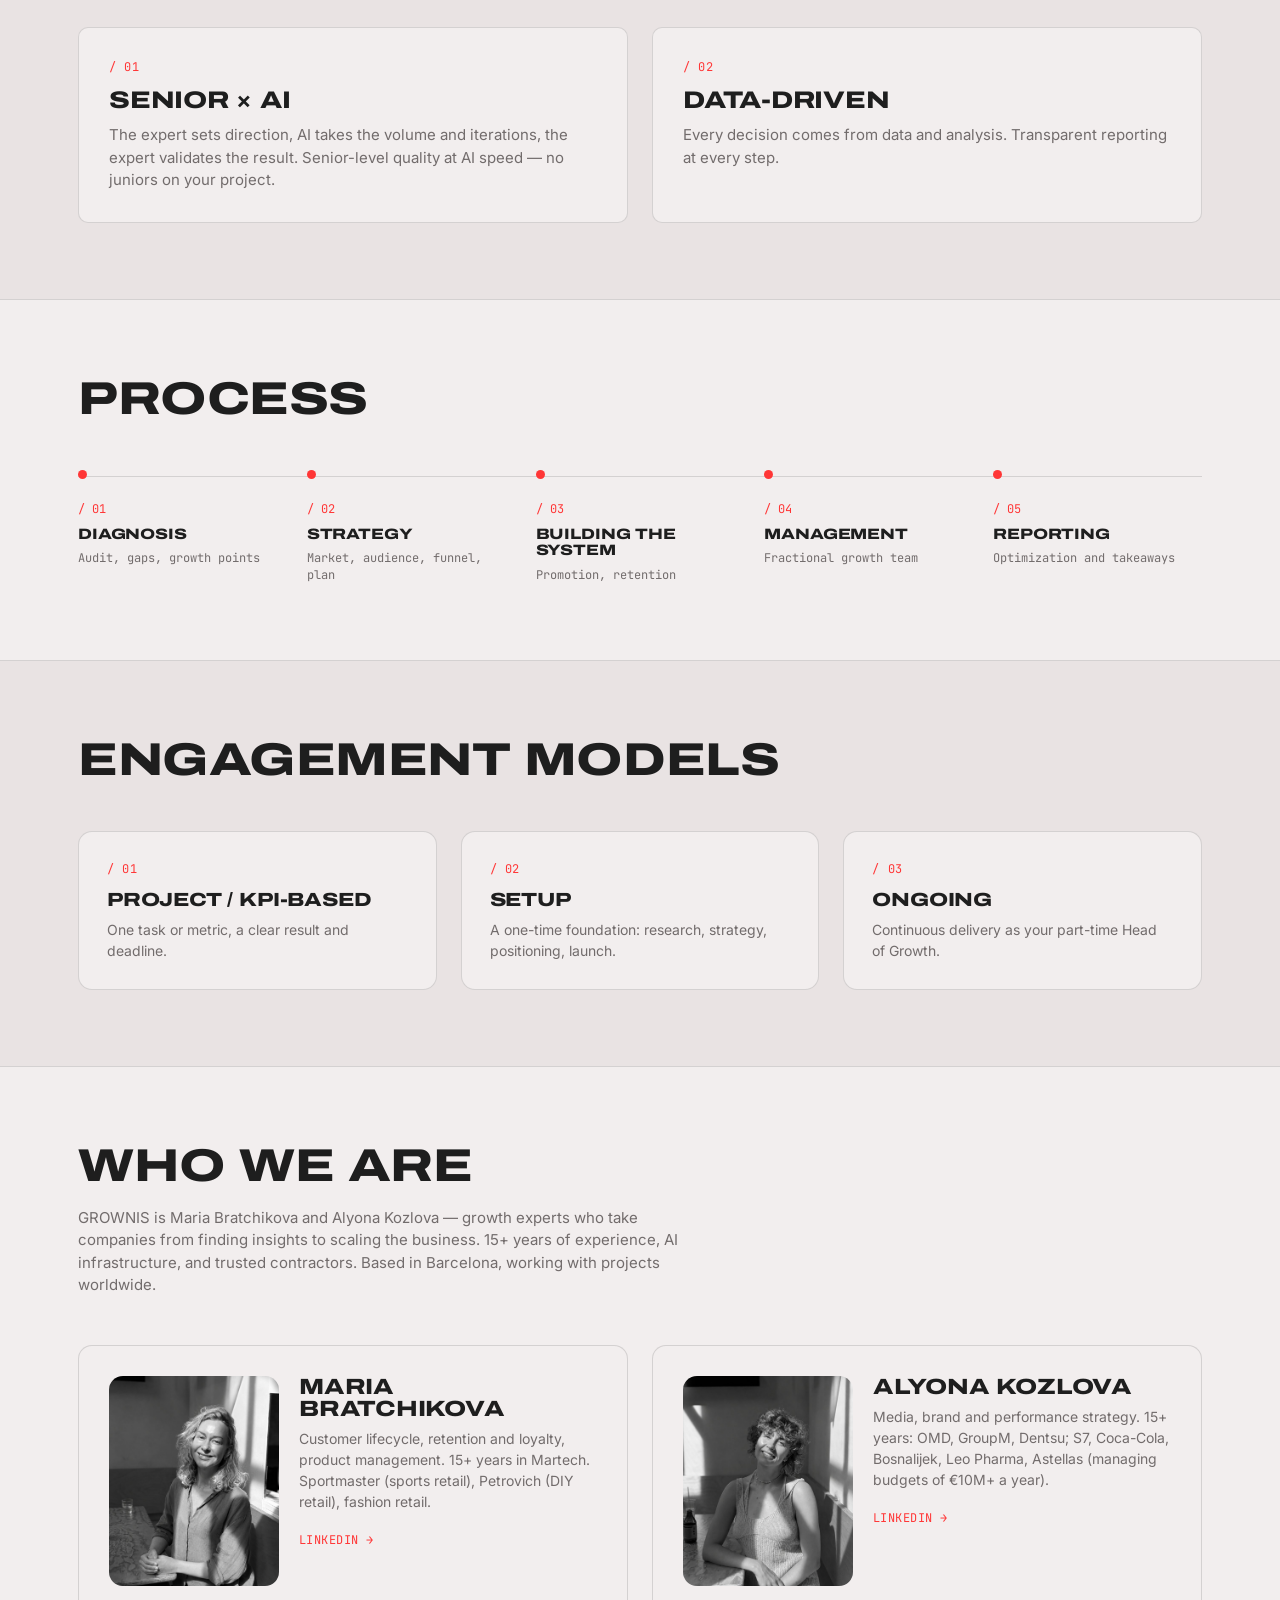
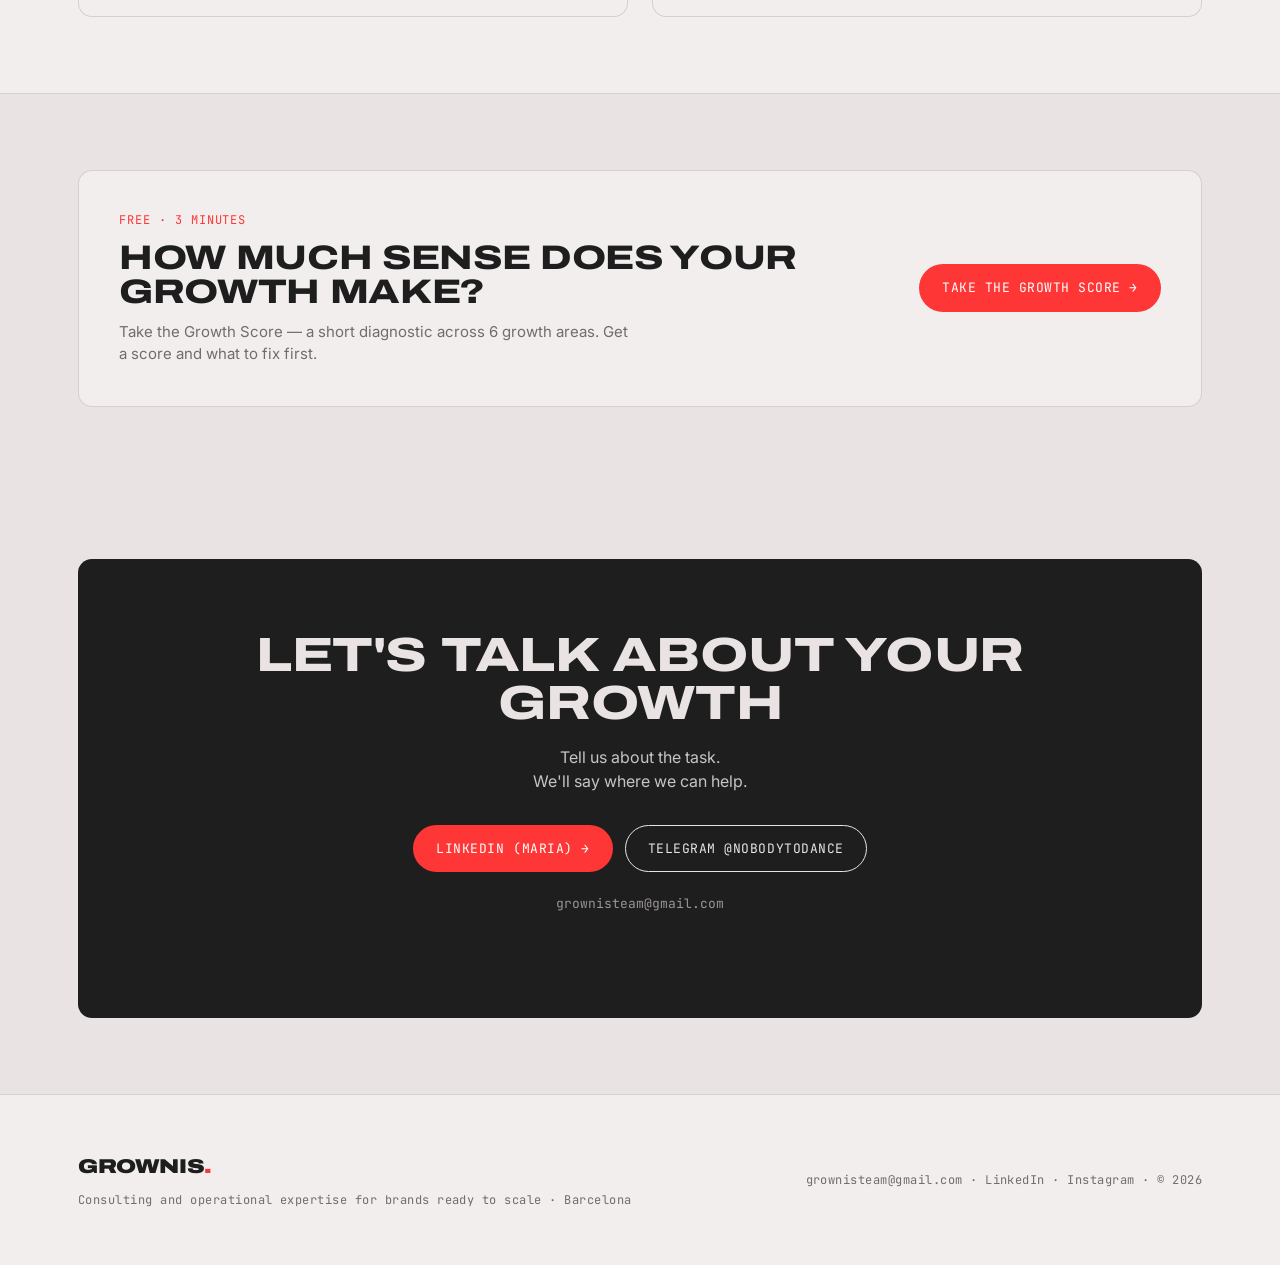
==== commit e0461a1b: "Wonderfull new pages added (mrketplace)" ====
--- a/index.html
+++ b/index.html
@@ -77,8 +77,7 @@
       { "@type": "Offer", "itemOffered": { "@type": "Service", "name": "Strategy & Positioning" } },
       { "@type": "Offer", "itemOffered": { "@type": "Service", "name": "Media & Paid Acquisition" } },
       { "@type": "Offer", "itemOffered": { "@type": "Service", "name": "Content, SMM & PR" } },
-      { "@type": "Offer", "itemOffered": { "@type": "Service", "name": "CRM & Retention" } },
-      { "@type": "Offer", "itemOffered": { "@type": "Service", "name": "Marketplace Growth" } }
+      { "@type": "Offer", "itemOffered": { "@type": "Service", "name": "CRM & Retention" } }
     ]
   }
 }
@@ -112,7 +111,6 @@
         <a class="nav-drop-t" href="#expertise" aria-haspopup="true">Expertise <span class="caret" aria-hidden="true">▾</span></a>
         <div class="nav-drop-menu" role="menu">
           <a class="nav-soon nav-live" href="/data-growth-agencies/">For agencies</a>
-          <span class="nav-soon">Marketplaces<em>coming soon</em></span>
           <a class="nav-soon nav-live" href="/tech-ai-events/">Tech events</a>
           <span class="nav-soon">CRM architecture<em>coming soon</em></span>
         </div>
@@ -137,7 +135,6 @@
     <div class="mm-group">
       <a class="mm-group-t" href="#expertise">Expertise</a>
       <a class="mm-soon" href="/data-growth-agencies/" style="color:var(--ink)">For agencies</a>
-      <span class="mm-soon">Marketplaces<em>coming soon</em></span>
       <a class="mm-soon" href="/tech-ai-events/" style="color:var(--ink)">Tech events</a>
       <span class="mm-soon">CRM architecture<em>coming soon</em></span>
     </div>
@@ -233,7 +230,6 @@
       <div class="pillar"><div class="n">/ 03</div><h3>Acquisition &amp; Retention</h3><p>Media and performance, SEM / customer lifecycle, loyalty, promo, trigger communication.</p></div>
       <div class="pillar"><div class="n">/ 04</div><h3>Content, Social &amp; PR</h3><p>Content system, social, PR, work with creators and ambassadors.</p></div>
       <div class="pillar"><div class="n">/ 05</div><h3>Integration &amp; Setup</h3><p>Integrating communication platforms (CRM, CDP, personalization), onboarding and coordinating contractors.</p></div>
-      <div class="pillar"><div class="n">/ 06</div><h3>Marketplaces</h3><p>Seller-account analytics, growth strategy, ad campaigns on Amazon / Ozon / WB.</p></div>
     </div>
   </div>
 </section>
@@ -254,18 +250,12 @@
       </div>
       <div class="exp-item">
         <div class="k">/ 02</div>
-        <h3>Marketplace growth</h3>
-        <p>Audit and grow product lines on marketplaces through assortment, product-metric, and user-behavior analysis, we run A/B tests and find data-based growth points.</p>
-        <span class="soon">Details → coming soon</span>
-      </div>
-      <div class="exp-item">
-        <div class="k">/ 03</div>
         <h3>Tech events</h3>
         <p>Marketing for launching AI/tech events — conferences, hackathons, competitions, demo days, summits — that gather the right technical audience.</p>
         <a class="soon" href="/tech-ai-events/" style="text-decoration:none">Details →</a>
       </div>
       <div class="exp-item">
-        <div class="k">/ 04</div>
+        <div class="k">/ 03</div>
         <h3>CRM architecture &amp; communication automation</h3>
         <p>Designing CRM infrastructure, integrating communication platforms, automating the customer lifecycle, and building retention systems.</p>
         <span class="soon">Details → coming soon</span>
--- a/grownis.css
+++ b/grownis.css
@@ -88,9 +88,9 @@
 .mobile-menu .btn{margin-top:26px;align-self:flex-start}
 @media(max-width:720px){
   .topbar nav{display:none}
-  .topbar-cta{display:none}
+  .topbar-right .topbar-cta{display:none}
   .burger{display:flex}
-  .cta-icon{display:inline-flex}
+  .topbar-right .cta-icon{display:inline-flex}
   .topbar-right{gap:12px}
 }
 
@@ -119,7 +119,7 @@
 /* мобильное меню: группа «Экспертиза» + язык */
 .mm-group{display:flex;flex-direction:column;gap:2px;margin:2px 0}
 .mm-group-t{font-family:var(--font-display);font-weight:800;font-stretch:115%;font-size:clamp(28px,9vw,40px);text-transform:uppercase;color:var(--ink);padding:8px 0}
-.mm-soon{display:flex;justify-content:space-between;align-items:baseline;gap:12px;font-size:14px;color:var(--slate);padding:4px 0 4px 16px;position:relative}
+.mm-group .mm-soon{display:flex;justify-content:space-between;align-items:baseline;gap:12px;font-size:14px;font-family:var(--font-body);font-weight:400;font-stretch:normal;text-transform:none;letter-spacing:normal;color:var(--slate);padding:4px 0 4px 16px;position:relative}
 .mm-soon::before{content:"";position:absolute;left:2px;top:11px;width:6px;height:1px;background:var(--slate);opacity:.6}
 .mm-soon em{font-family:var(--font-mono);font-style:normal;font-size:10px;text-transform:uppercase;letter-spacing:.05em;color:var(--slate)}
 .mm-lang{font-family:var(--font-mono);font-size:14px;color:var(--slate);margin-top:18px}
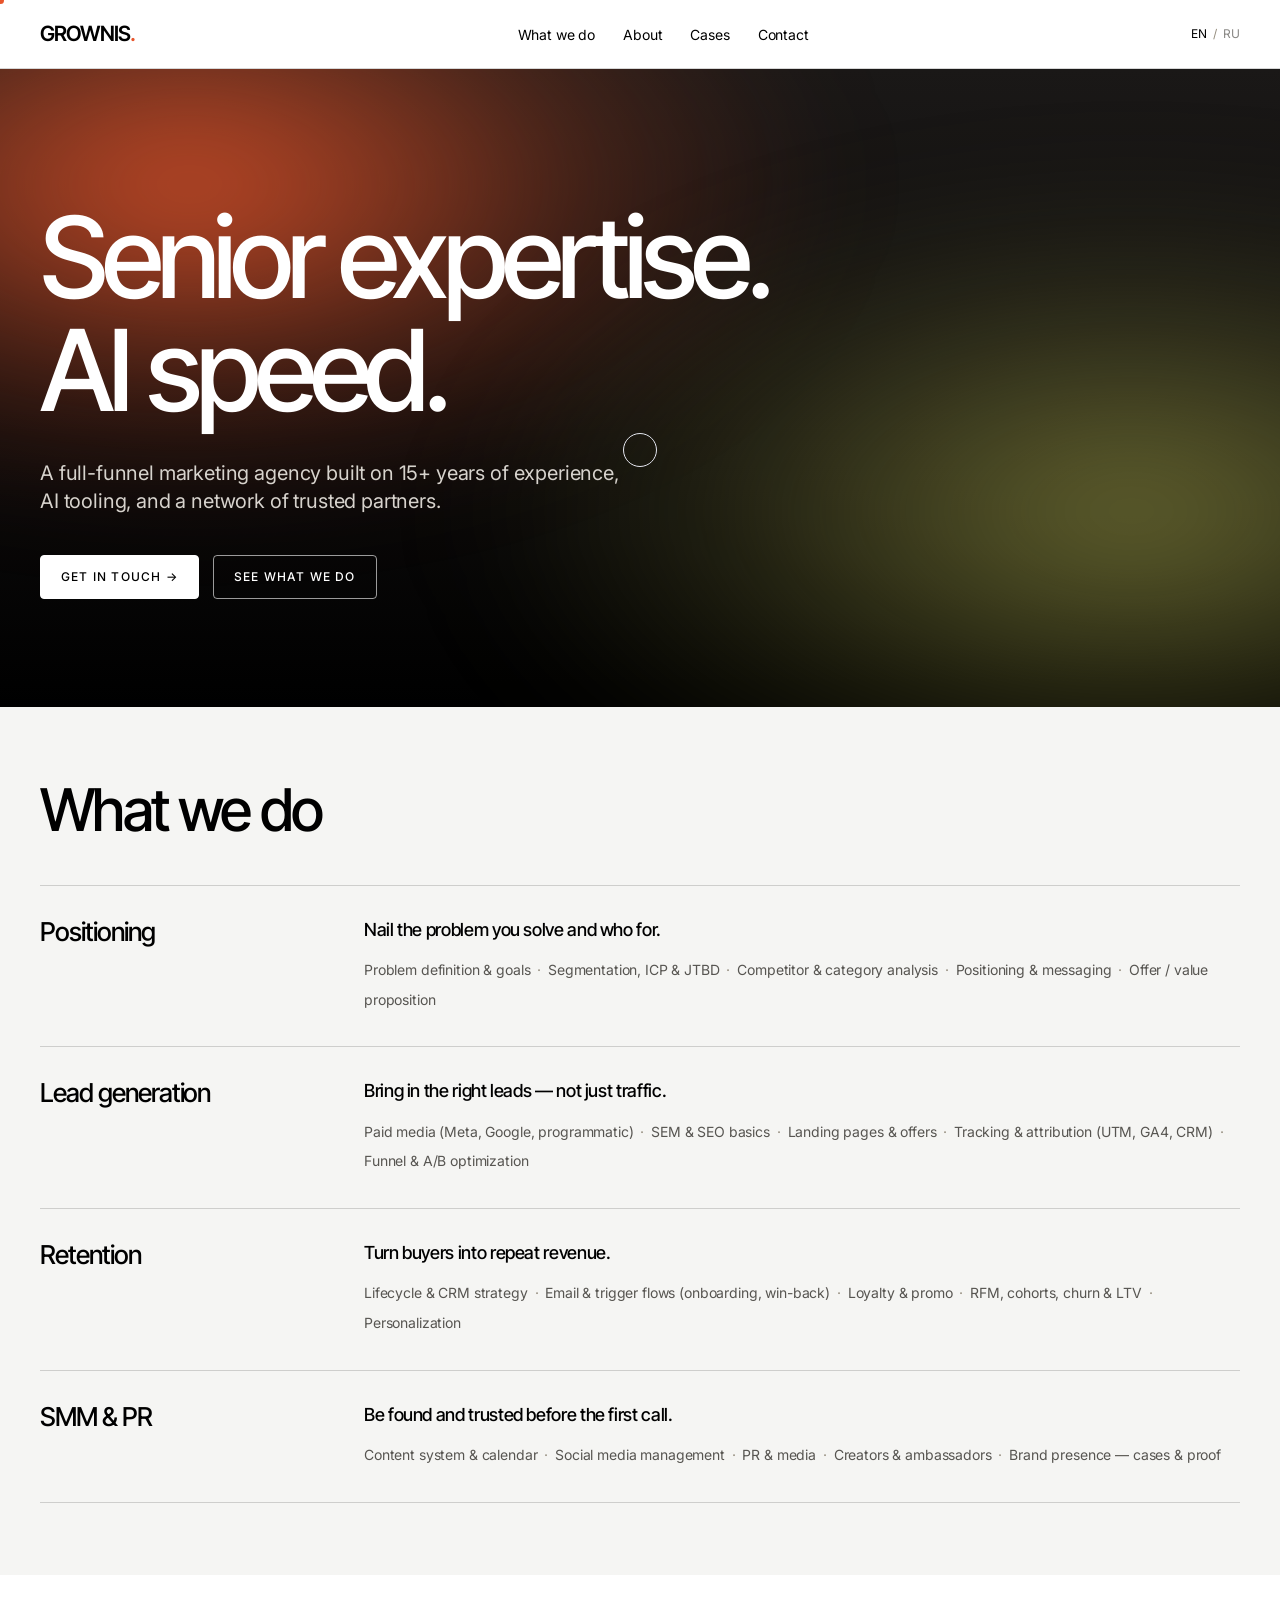
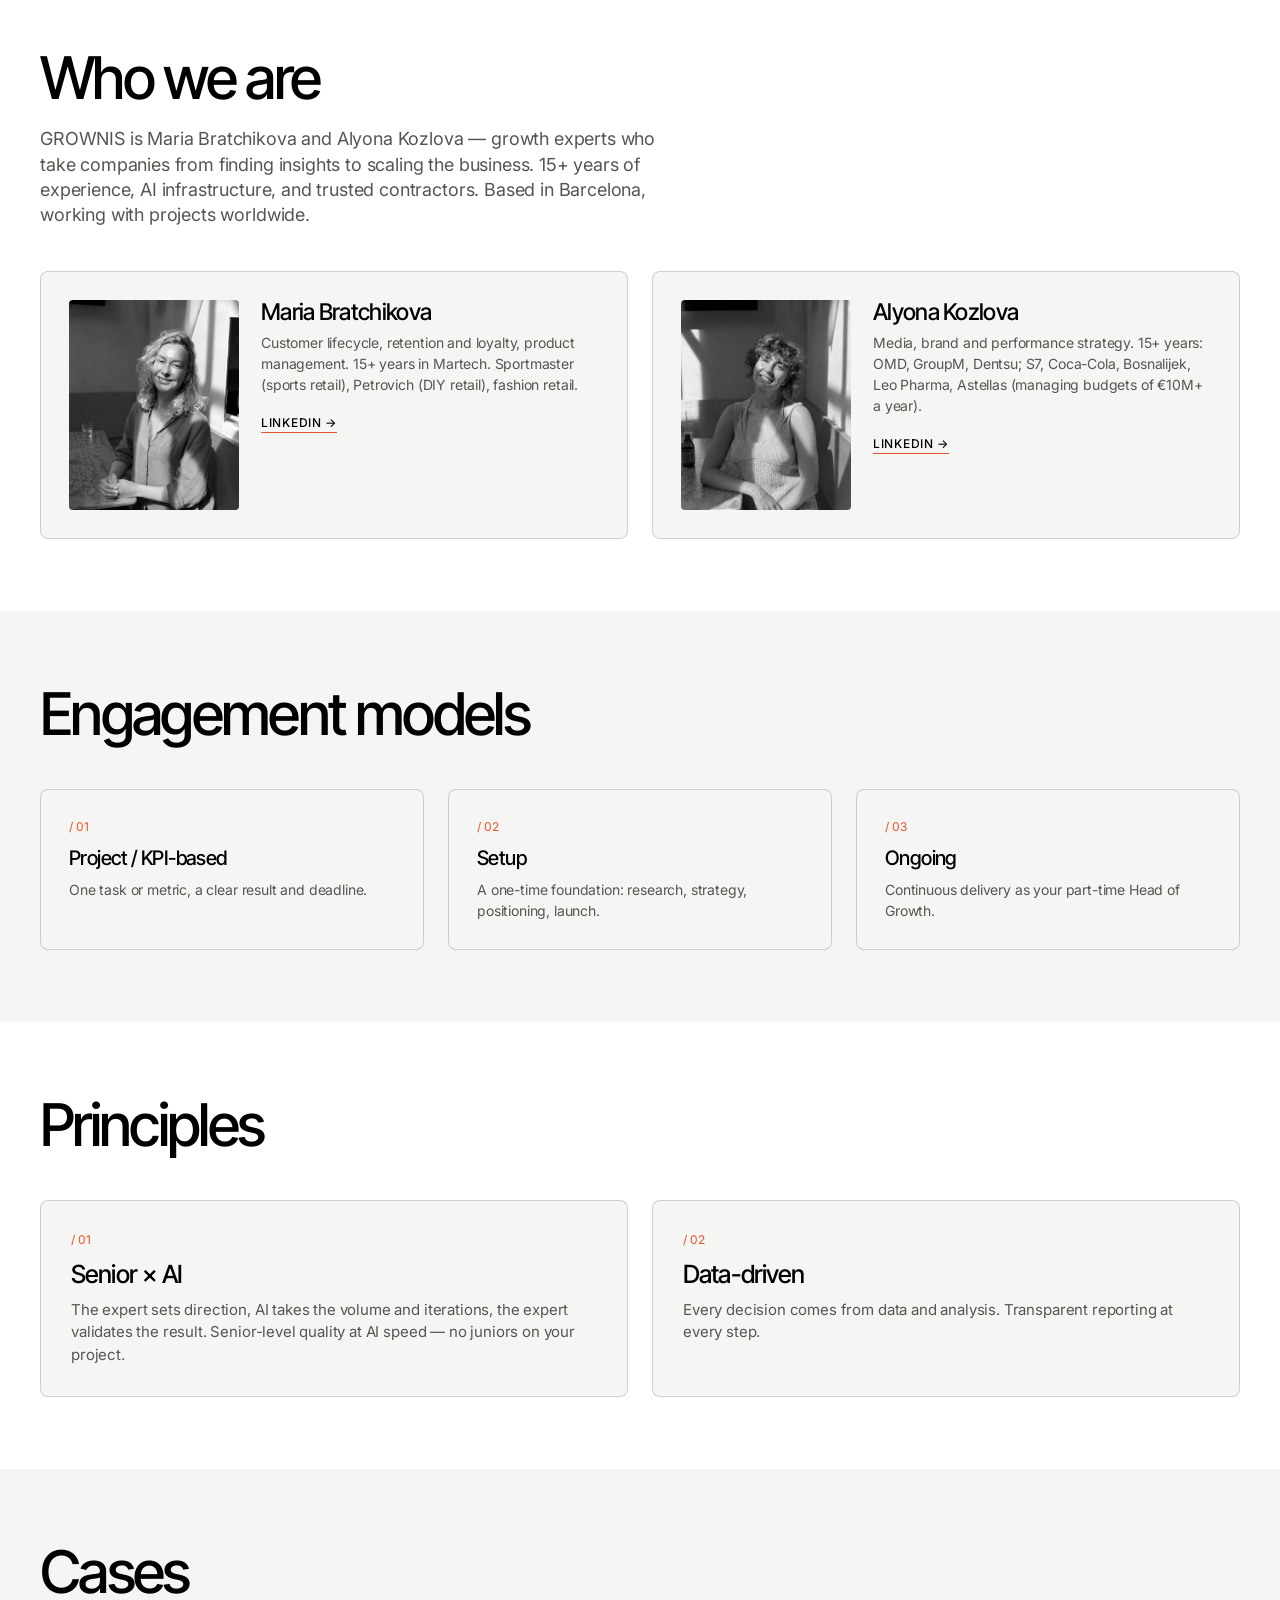
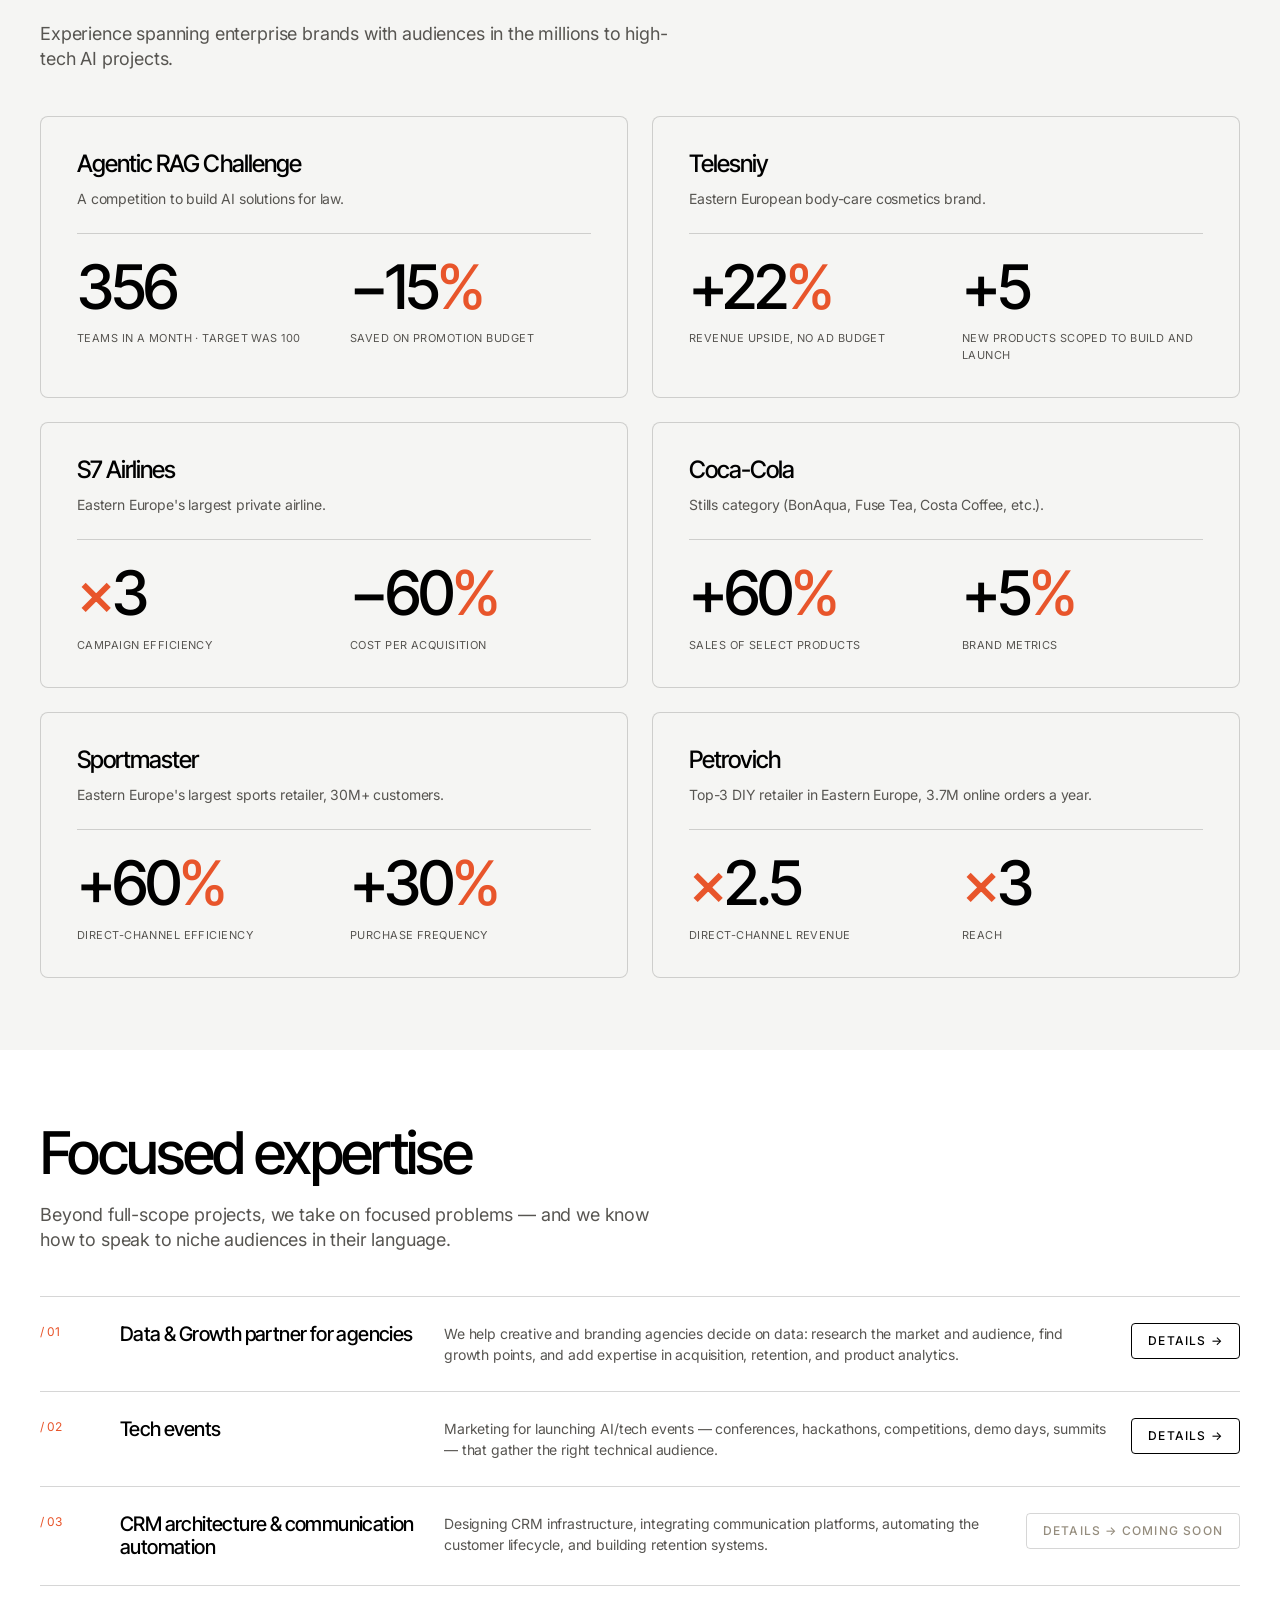
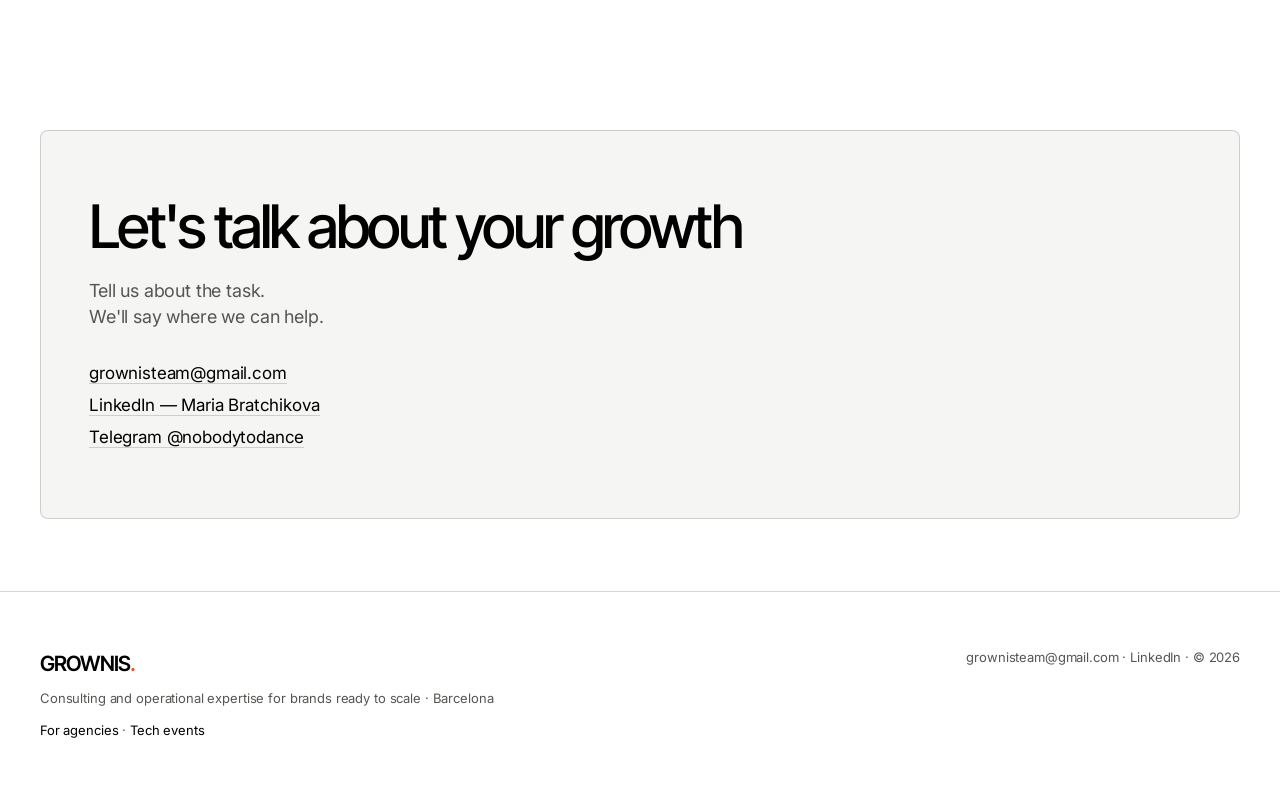
==== commit c13e778b: "New style" ====
--- a/index.html
+++ b/index.html
@@ -3,6 +3,9 @@
 <head>
 <meta charset="UTF-8">
 <meta name="viewport" content="width=device-width, initial-scale=1.0">
+<meta name="robots" content="index, follow, max-image-preview:large">
+<meta name="geo.region" content="ES-CT">
+<meta name="geo.placename" content="Barcelona">
 <!-- Google Tag Manager -->
 <script>(function(w,d,s,l,i){w[l]=w[l]||[];w[l].push({'gtm.start':
 new Date().getTime(),event:'gtm.js'});var f=d.getElementsByTagName(s)[0],
@@ -66,18 +69,16 @@
   ],
   "sameAs": [
     "https://www.linkedin.com/company/grownis/",
-    "https://www.instagram.com/grownis.agency",
     "https://t.me/nobodytodance"
   ],
   "hasOfferCatalog": {
     "@type": "OfferCatalog",
     "name": "GROWNIS Services",
     "itemListElement": [
-      { "@type": "Offer", "itemOffered": { "@type": "Service", "name": "Research & Insight" } },
-      { "@type": "Offer", "itemOffered": { "@type": "Service", "name": "Strategy & Positioning" } },
-      { "@type": "Offer", "itemOffered": { "@type": "Service", "name": "Media & Paid Acquisition" } },
-      { "@type": "Offer", "itemOffered": { "@type": "Service", "name": "Content, SMM & PR" } },
-      { "@type": "Offer", "itemOffered": { "@type": "Service", "name": "CRM & Retention" } }
+      { "@type": "Offer", "itemOffered": { "@type": "Service", "name": "Positioning" } },
+      { "@type": "Offer", "itemOffered": { "@type": "Service", "name": "Lead generation" } },
+      { "@type": "Offer", "itemOffered": { "@type": "Service", "name": "Retention" } },
+      { "@type": "Offer", "itemOffered": { "@type": "Service", "name": "SMM & PR" } }
     ]
   }
 }
@@ -105,23 +106,14 @@
   <div class="wrap">
     <a class="wordmark" href="#top">GROWNIS<span class="dot">.</span></a>
     <nav>
-      <a href="#results">Cases</a>
-      <a href="#services">Solutions</a>
-      <div class="nav-drop">
-        <a class="nav-drop-t" href="#expertise" aria-haspopup="true">Expertise <span class="caret" aria-hidden="true">▾</span></a>
-        <div class="nav-drop-menu" role="menu">
-          <a class="nav-soon nav-live" href="/data-growth-agencies/">For agencies</a>
-          <a class="nav-soon nav-live" href="/tech-ai-events/">Tech events</a>
-          <span class="nav-soon">CRM architecture<em>coming soon</em></span>
-        </div>
-      </div>
+      <a href="#what-we-do">What we do</a>
       <a href="#about">About</a>
-      <a href="/score/">Growth Score</a>
+      <a href="#cases">Cases</a>
+      <a href="#contact">Contact</a>
     </nav>
     <div class="topbar-right">
       <div class="lang" aria-label="Language"><span class="on">EN</span><span class="sep">/</span><a class="off" href="/ru/">RU</a></div>
-      <a class="btn btn-signal topbar-cta" href="#cta" style="padding:9px 16px">Get in touch</a>
-      <a class="cta-icon" href="#cta" aria-label="Get in touch"><svg viewBox="0 0 24 24" fill="none" stroke="currentColor" stroke-width="2" stroke-linecap="round" stroke-linejoin="round" aria-hidden="true"><rect x="3" y="5" width="18" height="14" rx="2"></rect><path d="m3 7 9 6 9-6"></path></svg></a>
+      <a class="cta-icon" href="#contact" aria-label="Get in touch"><svg viewBox="0 0 24 24" fill="none" stroke="currentColor" stroke-width="2" stroke-linecap="round" stroke-linejoin="round" aria-hidden="true"><rect x="3" y="5" width="18" height="14" rx="2"></rect><path d="m3 7 9 6 9-6"></path></svg></a>
       <button class="burger" id="burger" aria-label="Menu" aria-expanded="false" aria-controls="mmenu"><span></span><span></span><span></span></button>
     </div>
   </div>
@@ -130,19 +122,12 @@
 <!-- мобильное меню -->
 <div class="mobile-menu" id="mmenu" aria-hidden="true">
   <nav>
-    <a href="#results">Cases</a>
-    <a href="#services">Solutions</a>
-    <div class="mm-group">
-      <a class="mm-group-t" href="#expertise">Expertise</a>
-      <a class="mm-soon" href="/data-growth-agencies/" style="color:var(--ink)">For agencies</a>
-      <a class="mm-soon" href="/tech-ai-events/" style="color:var(--ink)">Tech events</a>
-      <span class="mm-soon">CRM architecture<em>coming soon</em></span>
-    </div>
+    <a href="#what-we-do">What we do</a>
     <a href="#about">About</a>
-    <a href="/score/">Growth Score</a>
+    <a href="#cases">Cases</a>
+    <a href="#contact">Contact</a>
   </nav>
   <div class="mm-lang"><span class="on">EN</span> / <a class="off" href="/ru/">RU</a></div>
-  <a class="btn btn-signal" href="#cta">Get in touch →</a>
 </div>
 
 <!-- ===== S1 · HERO ===== -->
@@ -151,17 +136,107 @@
     <h1>Senior expertise.<br><span class="accent">AI speed.</span></h1>
     <p class="lede">A full-funnel marketing agency built on 15+ years of experience, AI tooling, and a network of trusted partners.</p>
     <div class="hero-cta">
-      <a class="btn btn-signal" href="#cta">Get in touch →</a>
-      <a class="btn btn-ghost" href="#services">See solutions</a>
+      <a class="btn btn-signal" href="#contact">Get in touch →</a>
+      <a class="btn btn-ghost" href="#what-we-do">See what we do</a>
     </div>
   </div>
 </div>
 
-<!-- ===== S2 · КЕЙСЫ / БРЕНДЫ И РЕЗУЛЬТАТЫ ===== -->
-<section id="results">
+<!-- ===== S2 · WHAT WE DO ===== -->
+<section id="what-we-do" class="section-card">
   <div class="wrap">
     <div class="sec-head">
-      <h2>The<br>numbers</h2>
+      <h2>What we do</h2>
+    </div>
+    <div class="what-rows">
+      <div class="row">
+        <div class="t">Positioning</div>
+        <div>
+          <div class="sub">Nail the problem you solve and who for.</div>
+          <div class="works"><span>Problem definition &amp; goals</span><span>Segmentation, ICP &amp; JTBD</span><span>Competitor &amp; category analysis</span><span>Positioning &amp; messaging</span><span>Offer / value proposition</span></div>
+        </div>
+      </div>
+      <div class="row">
+        <div class="t">Lead generation</div>
+        <div>
+          <div class="sub">Bring in the right leads — not just traffic.</div>
+          <div class="works"><span>Paid media (Meta, Google, programmatic)</span><span>SEM &amp; SEO basics</span><span>Landing pages &amp; offers</span><span>Tracking &amp; attribution (UTM, GA4, CRM)</span><span>Funnel &amp; A/B optimization</span></div>
+        </div>
+      </div>
+      <div class="row">
+        <div class="t">Retention</div>
+        <div>
+          <div class="sub">Turn buyers into repeat revenue.</div>
+          <div class="works"><span>Lifecycle &amp; CRM strategy</span><span>Email &amp; trigger flows (onboarding, win-back)</span><span>Loyalty &amp; promo</span><span>RFM, cohorts, churn &amp; LTV</span><span>Personalization</span></div>
+        </div>
+      </div>
+      <div class="row">
+        <div class="t">SMM &amp; PR</div>
+        <div>
+          <div class="sub">Be found and trusted before the first call.</div>
+          <div class="works"><span>Content system &amp; calendar</span><span>Social media management</span><span>PR &amp; media</span><span>Creators &amp; ambassadors</span><span>Brand presence — cases &amp; proof</span></div>
+        </div>
+      </div>
+    </div>
+  </div>
+</section>
+
+<!-- ===== S3 · WHO WE ARE + TEAM ===== -->
+<section id="about">
+  <div class="wrap">
+    <div class="sec-head">
+      <h2>Who we are</h2>
+      <p>GROWNIS is Maria Bratchikova and Alyona Kozlova — growth experts who take companies from finding insights to scaling the business. 15+ years of experience, AI infrastructure, and trusted contractors. Based in Barcelona, working with projects worldwide.</p>
+    </div>
+    <div class="team">
+      <div class="member">
+        <div class="ava" style="background-image:url('/maria.jpg')"></div>
+        <div>
+          <h3>Maria Bratchikova</h3>
+          <div class="role">Customer lifecycle, retention and loyalty, product management. 15+ years in Martech. Sportmaster (sports retail), Petrovich (DIY retail), fashion retail.</div>
+          <a href="https://www.linkedin.com/in/maria-bratchikova/" target="_blank" rel="noopener">LinkedIn →</a>
+        </div>
+      </div>
+      <div class="member">
+        <div class="ava" style="background-image:url('/alena.jpg')"></div>
+        <div>
+          <h3>Alyona Kozlova</h3>
+          <div class="role">Media, brand and performance strategy. 15+ years: OMD, GroupM, Dentsu; S7, Coca-Cola, Bosnalijek, Leo Pharma, Astellas (managing budgets of €10M+ a year).</div>
+          <a href="https://www.linkedin.com/in/alyona-kozlova-4a8a1a46/" target="_blank" rel="noopener">LinkedIn →</a>
+        </div>
+      </div>
+    </div>
+  </div>
+</section>
+
+<!-- ===== S4 · ENGAGEMENT MODELS ===== -->
+<section class="section-card">
+  <div class="wrap">
+    <div class="sec-head"><h2>Engagement models</h2></div>
+    <div class="grid-3">
+      <div class="fcard"><div class="n">/ 01</div><h3>Project / KPI-based</h3><p>One task or metric, a clear result and deadline.</p></div>
+      <div class="fcard"><div class="n">/ 02</div><h3>Setup</h3><p>A one-time foundation: research, strategy, positioning, launch.</p></div>
+      <div class="fcard"><div class="n">/ 03</div><h3>Ongoing</h3><p>Continuous delivery as your part-time Head of Growth.</p></div>
+    </div>
+  </div>
+</section>
+
+<!-- ===== S5 · PRINCIPLES ===== -->
+<section id="how">
+  <div class="wrap">
+    <div class="sec-head"><h2>Principles</h2></div>
+    <div class="principles">
+      <div class="principle"><div class="k">/ 01</div><h3>Senior × AI</h3><p>The expert sets direction, AI takes the volume and iterations, the expert validates the result. Senior-level quality at AI speed — no juniors on your project.</p></div>
+      <div class="principle"><div class="k">/ 02</div><h3>Data-driven</h3><p>Every decision comes from data and analysis. Transparent reporting at every step.</p></div>
+    </div>
+  </div>
+</section>
+
+<!-- ===== S6 · CASES / BRANDS & RESULTS ===== -->
+<section id="cases" class="section-card">
+  <div class="wrap">
+    <div class="sec-head">
+      <h2>Cases</h2>
       <p>Experience spanning enterprise brands with audiences in the millions to high-tech AI projects.</p>
     </div>
     <div class="case-grid">
@@ -217,25 +292,8 @@
   </div>
 </section>
 
-<!-- ===== S3 · ЧТО ДЕЛАЕМ ===== -->
-<section id="services" class="section-card">
-  <div class="wrap">
-    <div class="sec-head">
-      <h2>Solutions</h2>
-      <p>We build the growth system, implementing the competencies each stage needs.</p>
-    </div>
-    <div class="pillars">
-      <div class="pillar"><div class="n">/ 01</div><h3>Research &amp; Insight</h3><p>Audience, JTBD interviews, market and competitive analysis, product-line review.</p></div>
-      <div class="pillar"><div class="n">/ 02</div><h3>Strategy &amp; Positioning</h3><p>Growth strategy, brand platform, go-to-market.</p></div>
-      <div class="pillar"><div class="n">/ 03</div><h3>Acquisition &amp; Retention</h3><p>Media and performance, SEM / customer lifecycle, loyalty, promo, trigger communication.</p></div>
-      <div class="pillar"><div class="n">/ 04</div><h3>Content, Social &amp; PR</h3><p>Content system, social, PR, work with creators and ambassadors.</p></div>
-      <div class="pillar"><div class="n">/ 05</div><h3>Integration &amp; Setup</h3><p>Integrating communication platforms (CRM, CDP, personalization), onboarding and coordinating contractors.</p></div>
-    </div>
-  </div>
-</section>
-
-<!-- ===== УЗКАЯ ЭКСПЕРТИЗА ===== -->
-<section id="expertise" class="section-card">
+<!-- ===== S7 · FOCUSED EXPERTISE ===== -->
+<section id="expertise">
   <div class="wrap">
     <div class="sec-head">
       <h2>Focused expertise</h2>
@@ -264,96 +322,17 @@
   </div>
 </section>
 
-<!-- ===== S4 · ПРИНЦИПЫ ===== -->
-<section id="how">
-  <div class="wrap">
-    <div class="sec-head"><h2>Principles</h2></div>
-    <div class="principles">
-      <div class="principle"><div class="k">/ 01</div><h3>Senior × AI</h3><p>The expert sets direction, AI takes the volume and iterations, the expert validates the result. Senior-level quality at AI speed — no juniors on your project.</p></div>
-      <div class="principle"><div class="k">/ 02</div><h3>Data-driven</h3><p>Every decision comes from data and analysis. Transparent reporting at every step.</p></div>
-    </div>
-  </div>
-</section>
-
-<!-- ===== S5 · ПРОЦЕСС ===== -->
-<section class="section-card">
-  <div class="wrap">
-    <div class="sec-head"><h2>Process</h2></div>
-    <div class="timeline">
-      <div class="st"><div class="k">/ 01</div><h4>Diagnosis</h4><p>Audit, gaps, growth points</p></div>
-      <div class="st"><div class="k">/ 02</div><h4>Strategy</h4><p>Market, audience, funnel, plan</p></div>
-      <div class="st"><div class="k">/ 03</div><h4>Building the system</h4><p>Promotion, retention</p></div>
-      <div class="st"><div class="k">/ 04</div><h4>Management</h4><p>Fractional growth team</p></div>
-      <div class="st"><div class="k">/ 05</div><h4>Reporting</h4><p>Optimization and takeaways</p></div>
-    </div>
-  </div>
-</section>
-
-<!-- ===== S6 · ФОРМАТЫ РАБОТЫ ===== -->
-<section>
-  <div class="wrap">
-    <div class="sec-head"><h2>Engagement models</h2></div>
-    <div class="grid-3">
-      <div class="fcard"><div class="n">/ 01</div><h3>Project / KPI-based</h3><p>One task or metric, a clear result and deadline.</p></div>
-      <div class="fcard"><div class="n">/ 02</div><h3>Setup</h3><p>A one-time foundation: research, strategy, positioning, launch.</p></div>
-      <div class="fcard"><div class="n">/ 03</div><h3>Ongoing</h3><p>Continuous delivery as your part-time Head of Growth.</p></div>
-    </div>
-  </div>
-</section>
-
-<!-- ===== S5 · О НАС + КОМАНДА ===== -->
-<section id="about" class="section-card">
-  <div class="wrap">
-    <div class="sec-head">
-      <h2>Who we are</h2>
-      <p>GROWNIS is Maria Bratchikova and Alyona Kozlova — growth experts who take companies from finding insights to scaling the business. 15+ years of experience, AI infrastructure, and trusted contractors. Based in Barcelona, working with projects worldwide.</p>
-    </div>
-    <div class="team">
-      <div class="member">
-        <div class="ava" style="background-image:url('/maria.jpg')"></div>
-        <div>
-          <h3>Maria Bratchikova</h3>
-          <div class="role">Customer lifecycle, retention and loyalty, product management. 15+ years in Martech. Sportmaster (sports retail), Petrovich (DIY retail), fashion retail.</div>
-          <a href="https://www.linkedin.com/in/maria-bratchikova/" target="_blank" rel="noopener">LinkedIn →</a>
-        </div>
-      </div>
-      <div class="member">
-        <div class="ava" style="background-image:url('/alena.jpg')"></div>
-        <div>
-          <h3>Alyona Kozlova</h3>
-          <div class="role">Media, brand and performance strategy. 15+ years: OMD, GroupM, Dentsu; S7, Coca-Cola, Bosnalijek, Leo Pharma, Astellas (managing budgets of €10M+ a year).</div>
-          <a href="https://www.linkedin.com/in/alyona-kozlova-4a8a1a46/" target="_blank" rel="noopener">LinkedIn →</a>
-        </div>
-      </div>
-    </div>
-  </div>
-</section>
-
-<!-- ===== S6 · CTA / КОНТАКТЫ ===== -->
-<!-- ===== GROWTH SCORE CTA ===== -->
-<section id="growth-cta">
-  <div class="wrap">
-    <div class="gs-band">
-      <div class="gs-copy">
-        <div class="gs-eyebrow">Free · 3 minutes</div>
-        <h2>How much sense does your growth make?</h2>
-        <p>Take the Growth Score — a short diagnostic across 6 growth areas. Get a score and what to fix first.</p>
-      </div>
-      <a class="btn btn-signal" href="/score/">Take the Growth Score →</a>
-    </div>
-  </div>
-</section>
-
-<section id="cta">
+<!-- ===== S8 · CONTACT ===== -->
+<section id="contact">
   <div class="wrap">
     <div class="cta">
       <h2>Let's talk about your growth</h2>
       <p>Tell us about the task.<br>We'll say where we can help.</p>
-      <div class="btn-row">
-        <a class="btn btn-signal" href="https://www.linkedin.com/in/maria-bratchikova/" target="_blank" rel="noopener">LinkedIn (Maria) →</a>
-        <a class="btn btn-ghost" href="https://t.me/nobodytodance" target="_blank" rel="noopener">Telegram @nobodytodance</a>
-      </div>
-      <p style="margin-top:22px;font-family:var(--font-mono);font-size:13px;color:#9A9494">grownisteam@gmail.com</p>
+      <p class="contact-lines">
+        <a href="mailto:grownisteam@gmail.com">grownisteam@gmail.com</a><br>
+        <a href="https://www.linkedin.com/in/maria-bratchikova/" target="_blank" rel="noopener">LinkedIn — Maria Bratchikova</a><br>
+        <a href="https://t.me/nobodytodance" target="_blank" rel="noopener">Telegram @nobodytodance</a>
+      </p>
     </div>
   </div>
 </section>
@@ -364,8 +343,9 @@
     <div>
       <span class="wordmark">GROWNIS<span class="dot">.</span></span>
       <p style="margin-top:10px">Consulting and operational expertise for brands ready to scale · Barcelona</p>
-    </div>
-    <p>grownisteam@gmail.com · <a href="https://www.linkedin.com/company/grownis/" target="_blank" rel="noopener">LinkedIn</a> · <a href="https://www.instagram.com/grownis.agency" target="_blank" rel="noopener">Instagram</a> · © 2026</p>
+      <p class="foot-links"><a href="/data-growth-agencies/">For agencies</a> · <a href="/tech-ai-events/">Tech events</a></p>
+    </div>
+    <p>grownisteam@gmail.com · <a href="https://www.linkedin.com/company/grownis/" target="_blank" rel="noopener">LinkedIn</a> · © 2026</p>
   </div>
 </footer>
 
@@ -384,5 +364,47 @@
   m.querySelectorAll('a').forEach(function(a){a.addEventListener('click',function(){set(false);});});
 })();
 </script>
+<script>
+/* GROWNIS v3 motion: fade-up reveal + custom cursor */
+(function(){
+  var rm = window.matchMedia('(prefers-reduced-motion: reduce)').matches;
+  if(!rm && 'IntersectionObserver' in window){
+    var sel = '.hero .lede, .hero .hero-cta, .sec-head, .what-rows .row, .case, .member, .fcard, .principle, .exp-item, .metric-cards .mc, .svc, .pain, .quote-accent, .quote-band, .capstone, .facts, .steplist .row, .svc-flow .row, .svc-rows .row, .cta';
+    var els = [].slice.call(document.querySelectorAll(sel));
+    els.forEach(function(el){ el.classList.add('reveal'); });
+    void document.documentElement.offsetHeight; /* commit hidden state before revealing */
+    function show(el,d){ el.style.transitionDelay=(d||0)+'ms'; el.classList.add('in'); }
+    var io = new IntersectionObserver(function(entries){
+      entries.forEach(function(e){ if(e.isIntersecting){ show(e.target,0); io.unobserve(e.target); } });
+    }, {threshold:.14, rootMargin:'0px 0px -10% 0px'});
+    var vh = window.innerHeight||800, n=0;
+    els.forEach(function(el){
+      var top = el.getBoundingClientRect().top;
+      if(top < vh*0.9){ /* already in view: staggered intro on load */
+        (function(el,delay){ setTimeout(function(){ show(el,0); }, delay); })(el, 100 + (n++)*90);
+      } else { io.observe(el); }
+    });
+  }
+  if(!rm && window.matchMedia('(pointer:fine)').matches){
+    var dot=document.createElement('div'); dot.className='cur-dot';
+    var ring=document.createElement('div'); ring.className='cur-ring';
+    document.body.appendChild(dot); document.body.appendChild(ring);
+    document.documentElement.classList.add('has-cursor');
+    var mx=innerWidth/2,my=innerHeight/2,rx=mx,ry=my,vis=false;
+    addEventListener('mousemove',function(e){
+      mx=e.clientX; my=e.clientY;
+      dot.style.transform='translate('+mx+'px,'+my+'px)';
+      if(!vis){vis=true;dot.style.opacity=1;ring.style.opacity=1;}
+    });
+    addEventListener('mouseout',function(e){ if(!e.relatedTarget){dot.style.opacity=0;ring.style.opacity=0;vis=false;} });
+    (function loop(){ rx+=(mx-rx)*.18; ry+=(my-ry)*.18; ring.style.transform='translate('+rx+'px,'+ry+'px)'; requestAnimationFrame(loop); })();
+    var hov='a,button,.btn,.case,.exp-item,.member,.fcard,.what-rows .row,summary';
+    document.querySelectorAll(hov).forEach(function(el){
+      el.addEventListener('mouseenter',function(){ring.classList.add('big')});
+      el.addEventListener('mouseleave',function(){ring.classList.remove('big')});
+    });
+  }
+})();
+</script>
 </body>
 </html>
--- a/grownis.css
+++ b/grownis.css
@@ -1,53 +1,55 @@
 /* ============================================================
-   GROWNIS — DESIGN SYSTEM  ·  grownis.css  ·  v1.0 (Red / Cream)
-   Один источник стилей для всех лендингов и презентаций.
-   Подключение:  <link rel="stylesheet" href="grownis.css">
-   Шрифты тянутся автоматически (@import ниже).
-   Менять цвет/шрифт бренда — только здесь, в :root.
+   GROWNIS — DESIGN SYSTEM  ·  grownis-v3.css  ·  v3.0 (Planhat / Cinematic mono)
+   Кинематографичный монохром: тёмный hero, белые секции, тёплый тауп.
+   Единственный цвет — Ember (#e8552b), крошечными функциональными акцентами.
+   Шрифты: Inter Tight (заголовки, замена Geigy) + Inter (текст).
    ============================================================ */
-@import url('https://fonts.googleapis.com/css2?family=Archivo:wdth,wght@62..125,100..900&family=Inter:wght@400;500;600&family=JetBrains+Mono:wght@400;700&display=swap');
+@import url('https://fonts.googleapis.com/css2?family=Inter+Tight:wght@400;500;600;700&family=Inter:wght@400;500;600&display=swap');
 
 :root{
   /* — Colour — */
-  --ink:        #1E1E1E;   /* заголовки, текст на светлом */
-  --ink-soft:   #2A2A2A;   /* мягкий чёрный, тёмные карточки/секции */
-  --black:      #000000;   /* максимальный контраст */
-  --body:       #333333;   /* основной текст */
-  --paper:      #E9E3E3;   /* тёплый серо-кремовый, основной фон */
-  --paper-card: #F2EEEE;   /* светлее фона, карточки/секции */
-  --paper-pure: #FFFFFF;   /* поля ввода */
-  --accent:     #FF3636;   /* Signal Red — единственный акцент */
-  --slate:      #726C6C;   /* приглушённый текст, подписи */
-  --line:       rgba(30,30,30,.14);    /* границы на светлом */
-  --line-dark:  rgba(255,255,255,.14); /* границы на тёмном */
+  --ink:        #000000;   /* Obsidian — заголовки, максимальный контраст */
+  --ink-soft:   #121211;
+  --black:      #000000;
+  --body:       #121211;   /* Deep Ink — основной текст */
+  --paper:      #FFFFFF;   /* Paper White — холст */
+  --paper-card: #F5F5F3;   /* тёплая карточная поверхность */
+  --paper-warm: #F0EEEA;   /* глубже тёплый — панели */
+  --paper-pure: #FFFFFF;
+  --accent:     #E8552B;   /* Ember — единственный цвет, крошечно */
+  --slate:      #575551;   /* Graphite — приглушённый текст */
+  --stone:      #958D7E;   /* Warm Stone — тауп, третичный текст/бордеры */
+  --line:       rgba(0,0,0,.16);    /* хайрлайн */
+  --line-soft:  rgba(0,0,0,.09);
+  --line-dark:  rgba(255,255,255,.16);
 
   /* — Type — */
-  --font-display: "Archivo", system-ui, sans-serif; /* ↔ Titling Gothic FB Wide */
-  --font-body:    "Inter", system-ui, sans-serif;   /* ↔ Tablet Gothic */
-  --font-mono:    "JetBrains Mono", ui-monospace, monospace;
+  --font-display: "Inter Tight", system-ui, sans-serif; /* замена Geigy LL Duplex */
+  --font-body:    "Inter", system-ui, sans-serif;
+  --font-mono:    "Inter", system-ui, sans-serif;
 
   /* — Scale / rhythm — */
-  --maxw: 1180px;
-  --section-y: 76px;
+  --maxw: 1280px;
+  --section-y: 72px;
   --gap: 24px;
-  --radius: 14px;
-  --radius-sm: 8px;
+  --radius: 8px;
+  --radius-sm: 4px;
 }
 
 /* ===== BASE ===== */
 *{box-sizing:border-box;margin:0;padding:0}
 html{scroll-behavior:smooth}
-body{font-family:var(--font-body);background:var(--paper);color:var(--body);-webkit-font-smoothing:antialiased;line-height:1.5}
+body{font-family:var(--font-body);background:var(--paper);color:var(--body);-webkit-font-smoothing:antialiased;line-height:1.5;letter-spacing:-.01em}
 a{color:inherit}
-h1,h2,h3,h4{font-family:var(--font-display);font-weight:800;font-stretch:125%;letter-spacing:-.01em;line-height:1.0;color:var(--ink)}
+h1,h2,h3,h4{font-family:var(--font-display);font-weight:500;letter-spacing:-.035em;line-height:1.05;color:var(--ink)}
 
 /* ===== LAYOUT ===== */
-.wrap{max-width:var(--maxw);margin:0 auto;padding:0 28px}
+.wrap{max-width:var(--maxw);margin:0 auto;padding:0 40px}
 section{padding:var(--section-y) 0}
-section.wrap{padding-top:var(--section-y);padding-bottom:var(--section-y)} /* если .wrap прямо на <section> */
-.section-card{background:var(--paper-card);border-top:1px solid var(--line);border-bottom:1px solid var(--line)}
-.section-dark{background:var(--ink);color:var(--paper)}
-.section-dark h1,.section-dark h2,.section-dark h3,.section-dark h4{color:var(--paper)}
+section.wrap{padding-top:var(--section-y);padding-bottom:var(--section-y)}
+.section-card{background:var(--paper-card);border-top:none;border-bottom:none}
+.section-dark{background:var(--ink);color:#EDEBE8}
+.section-dark h1,.section-dark h2,.section-dark h3,.section-dark h4{color:#fff}
 
 /* утилиты */
 .center{text-align:center}
@@ -60,205 +62,219 @@
 @media(max-width:600px){.grid-2,.grid-3,.grid-4{grid-template-columns:1fr}}
 
 /* ===== EYEBROW / SECTION HEAD ===== */
-.eyebrow{font-family:var(--font-mono);font-size:12px;letter-spacing:.12em;text-transform:uppercase;color:var(--slate);display:flex;align-items:center;gap:10px;margin-bottom:28px}
-.eyebrow::before{content:"";width:26px;height:1px;background:var(--ink);opacity:.4}
-.section-dark .eyebrow{color:#9A9494}
-.section-dark .eyebrow::before{background:var(--paper)}
-/* заголовок + серый текст всегда в столбик (текст под заголовком) */
-.sec-head{margin-bottom:48px}
-.sec-head h2{font-size:clamp(30px,4vw,46px);text-transform:uppercase}
-.sec-head p{max-width:620px;color:var(--slate);font-size:15px;margin-top:18px}
+.eyebrow{font-family:var(--font-body);font-size:10px;font-weight:500;letter-spacing:.1em;text-transform:uppercase;color:var(--slate);display:flex;align-items:center;gap:10px;margin-bottom:24px}
+.eyebrow::before{content:"";width:22px;height:1px;background:var(--accent)}
+.section-dark .eyebrow{color:#B7B3AD}
+.section-dark .eyebrow::before{background:var(--accent)}
+.sec-head{margin-bottom:44px}
+.sec-head h2{font-size:clamp(32px,4.6vw,60px);letter-spacing:-.045em;line-height:1.05}
+.sec-head p{max-width:640px;color:var(--slate);font-size:18px;line-height:1.4;margin-top:18px}
 
 /* ===== TOP BAR ===== */
-.topbar{position:sticky;top:0;z-index:50;background:rgba(233,227,227,.82);backdrop-filter:blur(12px);border-bottom:1px solid var(--line)}
-.topbar .wrap{display:flex;align-items:center;justify-content:space-between;height:64px}
-.topbar nav{display:flex;gap:26px;font-family:var(--font-mono);font-size:12px;letter-spacing:.04em;text-transform:uppercase}
-.topbar nav a{color:var(--slate);text-decoration:none;transition:color .2s}
-.topbar nav a:hover{color:var(--ink)}
+.topbar{position:sticky;top:0;z-index:50;background:#fff;border-bottom:1px solid var(--line)}
+.topbar .wrap{display:flex;align-items:center;justify-content:space-between;height:68px}
+.topbar nav{display:flex;gap:28px;font-family:var(--font-body);font-size:14px;font-weight:400;letter-spacing:-.01em}
+.topbar nav a{color:var(--ink);text-decoration:none;transition:color .2s}
+.topbar nav a:hover{color:var(--slate)}
 /* бургер + мобильное меню */
 .burger{display:none;flex-direction:column;justify-content:center;gap:5px;width:40px;height:40px;padding:8px;border:none;background:transparent;cursor:pointer}
-.burger span{display:block;width:22px;height:2px;background:var(--ink);transition:.25s}
+.burger span{display:block;width:22px;height:1.5px;background:var(--ink);transition:.25s}
 .burger.open span:nth-child(1){transform:translateY(7px) rotate(45deg)}
 .burger.open span:nth-child(2){opacity:0}
 .burger.open span:nth-child(3){transform:translateY(-7px) rotate(-45deg)}
-.mobile-menu{position:fixed;top:64px;left:0;right:0;bottom:0;z-index:40;background:var(--paper);display:flex;flex-direction:column;justify-content:flex-start;gap:6px;padding:44px 28px 32px;overflow-y:auto;opacity:0;visibility:hidden;transform:translateY(-8px);transition:opacity .25s,transform .25s,visibility .25s}
+.mobile-menu{position:fixed;top:68px;left:0;right:0;bottom:0;z-index:40;background:var(--paper);display:flex;flex-direction:column;justify-content:flex-start;gap:6px;padding:44px 40px 32px;overflow-y:auto;opacity:0;visibility:hidden;transform:translateY(-8px);transition:opacity .25s,transform .25s,visibility .25s}
 .mobile-menu.open{opacity:1;visibility:visible;transform:translateY(0)}
 .mobile-menu nav{display:flex;flex-direction:column;gap:2px}
-.mobile-menu nav a{font-family:var(--font-display);font-weight:800;font-stretch:115%;font-size:clamp(28px,9vw,40px);text-transform:uppercase;letter-spacing:-.01em;color:var(--ink);text-decoration:none;padding:8px 0}
+.mobile-menu nav a{font-family:var(--font-display);font-weight:500;font-size:clamp(30px,9vw,44px);letter-spacing:-.04em;color:var(--ink);text-decoration:none;padding:8px 0}
 .mobile-menu .btn{margin-top:26px;align-self:flex-start}
 @media(max-width:720px){
   .topbar nav{display:none}
   .topbar-right .topbar-cta{display:none}
   .burger{display:flex}
   .topbar-right .cta-icon{display:inline-flex}
-  .topbar-right{gap:12px}
+  .topbar-right{gap:14px}
+  .wrap{padding:0 24px}
+  .mobile-menu{padding:44px 24px 32px}
 }
 
 /* правая группа топбара + переключатель языка */
 .topbar-right{display:flex;align-items:center;gap:18px}
-.cta-icon{display:none;width:40px;height:40px;border-radius:50%;background:var(--accent);color:#fff;align-items:center;justify-content:center;text-decoration:none;flex:none}
-.cta-icon svg{width:18px;height:18px;display:block}
-.lang{font-family:var(--font-mono);font-size:12px;letter-spacing:.04em;display:flex;gap:6px;align-items:center}
-.lang .on{color:var(--ink)} .lang .sep{color:var(--slate)} .lang .off{color:var(--slate);opacity:.55;cursor:default}
+.cta-icon{display:none;width:36px;height:36px;border-radius:var(--radius-sm);background:var(--ink);color:#fff;align-items:center;justify-content:center;text-decoration:none;flex:none}
+.cta-icon svg{width:18px;height:18px;display:block;stroke-width:1.6}
+.lang{font-family:var(--font-body);font-size:12px;letter-spacing:0;display:flex;gap:6px;align-items:center}
+.lang .on{color:var(--ink)} .lang .sep{color:var(--stone)} .lang .off{color:var(--slate);opacity:.7;cursor:default}
 .lang a.off{cursor:pointer;text-decoration:none} .lang a.off:hover{opacity:1;color:var(--ink)}
 .mm-lang a{color:inherit;text-decoration:none}
-.nav-tag{font-family:var(--font-mono);font-size:9px;letter-spacing:.06em;text-transform:uppercase;color:#fff;background:var(--accent);padding:2px 6px;border-radius:100px;vertical-align:middle;margin-left:5px;position:relative;top:-1px}
-
-/* выпадашка «Экспертиза» */
+.nav-tag{font-family:var(--font-body);font-size:9px;font-weight:500;letter-spacing:.1em;text-transform:uppercase;color:#fff;background:var(--accent);padding:2px 6px;border-radius:999px;vertical-align:middle;margin-left:5px;position:relative;top:-1px}
+
+/* выпадашка «Экспертиза» (под-страницы) */
 .nav-drop{position:relative;display:flex;align-items:center}
-.nav-drop-t{font-family:var(--font-mono);font-size:12px;letter-spacing:.04em;text-transform:uppercase;color:var(--slate);background:none;border:none;cursor:pointer;padding:0;display:inline-flex;align-items:center;gap:6px;transition:color .2s}
-.nav-drop:hover .nav-drop-t,.nav-drop:focus-within .nav-drop-t{color:var(--ink)}
+.nav-drop-t{font-family:var(--font-body);font-size:14px;letter-spacing:-.01em;color:var(--ink);background:none;border:none;cursor:pointer;padding:0;display:inline-flex;align-items:center;gap:6px;transition:color .2s}
+.nav-drop:hover .nav-drop-t,.nav-drop:focus-within .nav-drop-t{color:var(--slate)}
 .nav-drop .caret{font-size:10px}
-.nav-drop-menu{position:absolute;top:calc(100% + 14px);left:50%;transform:translateX(-50%);min-width:250px;background:var(--paper);border:1px solid var(--line);border-radius:12px;padding:8px;display:none;flex-direction:column;gap:2px;box-shadow:0 14px 34px rgba(0,0,0,.09);z-index:60}
+.nav-drop-menu{position:absolute;top:calc(100% + 14px);left:50%;transform:translateX(-50%);min-width:250px;background:#fff;border:1px solid var(--line);border-radius:var(--radius);padding:6px;display:none;flex-direction:column;gap:2px;z-index:60}
 .nav-drop-menu::before{content:"";position:absolute;top:-14px;left:0;right:0;height:14px}
 .nav-drop:hover .nav-drop-menu,.nav-drop:focus-within .nav-drop-menu{display:flex}
-.nav-soon{display:flex;justify-content:space-between;align-items:center;gap:16px;padding:10px 12px;border-radius:8px;font-size:14px;color:var(--ink);cursor:default}
+.nav-soon{display:flex;justify-content:space-between;align-items:center;gap:16px;padding:10px 12px;border-radius:var(--radius-sm);font-size:14px;color:var(--ink);cursor:default}
 .nav-soon:hover{background:var(--paper-card)}
-.nav-soon em{font-family:var(--font-mono);font-style:normal;font-size:10px;letter-spacing:.05em;text-transform:uppercase;color:var(--slate);white-space:nowrap}
-
-/* мобильное меню: группа «Экспертиза» + язык */
+.nav-soon em{font-family:var(--font-body);font-style:normal;font-size:10px;letter-spacing:.1em;text-transform:uppercase;color:var(--stone);white-space:nowrap}
+
+/* мобильное меню: группа + язык */
 .mm-group{display:flex;flex-direction:column;gap:2px;margin:2px 0}
-.mm-group-t{font-family:var(--font-display);font-weight:800;font-stretch:115%;font-size:clamp(28px,9vw,40px);text-transform:uppercase;color:var(--ink);padding:8px 0}
-.mm-group .mm-soon{display:flex;justify-content:space-between;align-items:baseline;gap:12px;font-size:14px;font-family:var(--font-body);font-weight:400;font-stretch:normal;text-transform:none;letter-spacing:normal;color:var(--slate);padding:4px 0 4px 16px;position:relative}
-.mm-soon::before{content:"";position:absolute;left:2px;top:11px;width:6px;height:1px;background:var(--slate);opacity:.6}
-.mm-soon em{font-family:var(--font-mono);font-style:normal;font-size:10px;text-transform:uppercase;letter-spacing:.05em;color:var(--slate)}
-.mm-lang{font-family:var(--font-mono);font-size:14px;color:var(--slate);margin-top:18px}
+.mm-group-t{font-family:var(--font-display);font-weight:500;font-size:clamp(30px,9vw,44px);letter-spacing:-.04em;color:var(--ink);padding:8px 0}
+.mm-group .mm-soon{display:flex;justify-content:space-between;align-items:baseline;gap:12px;font-size:14px;font-family:var(--font-body);font-weight:400;text-transform:none;letter-spacing:-.01em;color:var(--slate);padding:4px 0 4px 16px;position:relative}
+.mm-soon::before{content:"";position:absolute;left:2px;top:11px;width:6px;height:1px;background:var(--stone)}
+.mm-soon em{font-family:var(--font-body);font-style:normal;font-size:10px;text-transform:uppercase;letter-spacing:.1em;color:var(--stone)}
+.mm-lang{font-family:var(--font-body);font-size:13px;color:var(--slate);margin-top:18px}
 .mm-lang .on{color:var(--ink)}
 
 /* Узкая экспертиза — строки */
 .exp-list{border-top:1px solid var(--line)}
 .exp-item{display:grid;grid-template-columns:56px 300px 1fr auto;gap:24px;align-items:start;padding:26px 0;border-bottom:1px solid var(--line)}
-.exp-item .k{font-family:var(--font-mono);font-size:13px;color:var(--accent)}
-.exp-item h3{font-family:var(--font-display);font-weight:800;font-stretch:110%;font-size:19px;letter-spacing:-.01em;color:var(--ink);margin:0;line-height:1.15}
+.exp-item .k{font-family:var(--font-body);font-size:12px;letter-spacing:0;color:var(--accent)}
+.exp-item h3{font-family:var(--font-display);font-weight:500;font-size:20px;letter-spacing:-.03em;color:var(--ink);margin:0;line-height:1.15}
 .exp-item p{font-size:14px;color:var(--slate);margin:0}
 @media(max-width:760px){.exp-item{grid-template-columns:1fr;gap:8px}}
-.soon{align-self:start;font-family:var(--font-mono);font-size:11px;letter-spacing:.06em;text-transform:uppercase;color:var(--slate);background:rgba(30,30,30,.07);padding:5px 11px;border-radius:100px;white-space:nowrap}
-
-/* ===== WORDMARK (текстовое лого) ===== */
-.wordmark{font-family:var(--font-display);font-weight:900;font-stretch:125%;font-size:20px;letter-spacing:-.02em;color:var(--ink);text-decoration:none}
+.soon{align-self:start;font-family:var(--font-body);font-size:12px;font-weight:500;letter-spacing:.1em;text-transform:uppercase;color:var(--ink);background:none;padding:8px 16px;border:1px solid var(--ink);border-radius:var(--radius-sm);white-space:nowrap;text-decoration:none;transition:background .15s,color .15s}
+a.soon:hover{background:var(--ink);color:#fff}
+span.soon{color:var(--stone);border-color:var(--line)}
+
+/* ===== WORDMARK ===== */
+.wordmark{font-family:var(--font-display);font-weight:600;font-size:21px;letter-spacing:-.04em;color:var(--ink);text-decoration:none}
 .wordmark .dot{color:var(--accent)}
-.section-dark .wordmark{color:var(--paper)}
-
-/* ===== HERO ===== */
-.hero{background:var(--paper);color:var(--ink);padding:104px 0 84px;border-bottom:1px solid var(--line)}
-.hero h1{font-size:clamp(46px,6.5vw,82px);font-weight:900;line-height:.94;text-transform:uppercase}.hero h1 .accent{color:var(--accent)}
-.hero .lede{max-width:560px;margin-top:34px;font-size:18px;color:var(--body)}
-@media(max-width:720px){.hero{padding:56px 0 60px}}
-.hero-meta{margin-top:54px;display:flex;flex-wrap:wrap;gap:40px;font-family:var(--font-mono);font-size:12px;letter-spacing:.06em;text-transform:uppercase;color:var(--slate)}
-.hero-meta b{color:var(--accent);font-weight:400}
-.hero-cta{margin-top:40px;display:flex;gap:12px;flex-wrap:wrap}
-
-/* ===== CARDS / PILLARS / FEATURES ===== */
+.section-dark .wordmark{color:#fff}
+
+/* ===== HERO (тёмный, кинематографичный, с дрейф-свечением) ===== */
+.hero{position:relative;overflow:hidden;background:linear-gradient(180deg,#1a1817 0%,#0b0a0a 62%,#000 100%);color:#fff;padding:132px 0 108px;border-bottom:none}
+.hero::before,.hero::after{content:"";position:absolute;inset:-30%;z-index:0;pointer-events:none;filter:blur(55px);will-change:transform,opacity}
+.hero::before{background:radial-gradient(44% 44% at 28% 30%,rgba(232,85,43,.85),rgba(232,85,43,.2) 45%,transparent 72%);animation:heroDrift1 15s ease-in-out infinite alternate}
+.hero::after{background:radial-gradient(46% 46% at 74% 62%,rgba(163,163,74,.6),rgba(163,163,74,.15) 45%,transparent 72%);animation:heroDrift2 19s ease-in-out infinite alternate}
+.hero .wrap{position:relative;z-index:1}
+@keyframes heroDrift1{0%{transform:translate(-6%,-4%) scale(1);opacity:.65}50%{opacity:1}100%{transform:translate(14%,10%) scale(1.3);opacity:.75}}
+@keyframes heroDrift2{0%{transform:translate(6%,6%) scale(1.05);opacity:.55}50%{opacity:.9}100%{transform:translate(-12%,-10%) scale(1.22);opacity:.6}}
+.hero .eyebrow{color:#C9C4BD;margin-bottom:26px}
+.hero .eyebrow::before{background:var(--accent)}
+.hero h1{font-size:clamp(52px,9vw,113px);font-weight:500;line-height:1.0;letter-spacing:-.055em;color:#fff}
+.hero h1 .accent{color:#fff}
+.hero .lede{max-width:600px;margin-top:32px;font-size:20px;line-height:1.4;color:#D7D3CD}
+@media(max-width:720px){.hero{padding:76px 0 72px}}
+.hero-meta{margin-top:54px;display:flex;flex-wrap:wrap;gap:40px;font-family:var(--font-body);font-size:11px;letter-spacing:.08em;text-transform:uppercase;color:#B7B3AD}
+.hero-meta b{color:var(--accent);font-weight:500}
+.hero-cta{margin-top:40px;display:flex;gap:14px;flex-wrap:wrap}
+
+/* ===== CARDS / PILLARS ===== */
 .pillars{display:grid;grid-template-columns:repeat(3,1fr);gap:1px;background:var(--line);border:1px solid var(--line);border-radius:var(--radius);overflow:hidden}
-.pillar{background:var(--paper);padding:32px 28px}
-.pillar .n{font-family:var(--font-mono);font-size:12px;color:var(--accent);letter-spacing:.05em}
-.pillar h3{font-size:21px;margin:14px 0 10px;text-transform:uppercase}
+.pillar{background:var(--paper);padding:30px 26px}
+.pillar .n{font-family:var(--font-body);font-size:12px;letter-spacing:0;color:var(--accent)}
+.pillar h3{font-size:22px;margin:14px 0 10px;letter-spacing:-.03em}
 .pillar p{font-size:14px;color:var(--slate)}
 @media(max-width:760px){.pillars{grid-template-columns:1fr}}
 
+/* ===== WHAT WE DO — rows ===== */
+.what-rows{border-top:1px solid var(--line)}
+.what-rows .row{display:grid;grid-template-columns:280px 1fr;gap:44px;padding:32px 0;border-bottom:1px solid var(--line);align-items:start}
+.what-rows .t{font-family:var(--font-display);font-weight:500;font-size:26px;line-height:1.05;letter-spacing:-.04em;color:var(--ink)}
+.what-rows .sub{font-family:var(--font-display);font-weight:500;font-size:18px;line-height:1.3;letter-spacing:-.02em;color:var(--ink);margin-bottom:14px}
+.what-rows .works{display:block;line-height:1.85}
+.what-rows .works span{display:inline;font-family:var(--font-body);font-size:14px;letter-spacing:-.01em;color:var(--slate);border:none;border-radius:0;padding:0}
+.what-rows .works span:not(:last-child)::after{content:" · ";color:var(--stone);margin:0 3px}
+@media(max-width:720px){.what-rows .row{grid-template-columns:1fr;gap:14px}}
+
 .panel{border:1px solid var(--line);border-radius:var(--radius);padding:30px;background:var(--paper-card)}
-.panel.dark{background:var(--ink-soft);color:var(--paper);border-color:var(--ink-soft)}
-.panel h4{font-size:13px;font-family:var(--font-mono);font-weight:400;text-transform:uppercase;letter-spacing:.08em;color:var(--slate);margin-bottom:22px}
-.panel.dark h4{color:#9A9494}
-.panel.dark h1,.panel.dark h2,.panel.dark h3{color:var(--paper)} /* не чёрное на чёрном */
+.panel.dark{background:var(--ink);color:#EDEBE8;border-color:var(--ink)}
+.panel h4{font-size:10px;font-family:var(--font-body);font-weight:500;text-transform:uppercase;letter-spacing:.1em;color:var(--slate);margin-bottom:22px}
+.panel.dark h4{color:#B7B3AD}
+.panel.dark h1,.panel.dark h2,.panel.dark h3{color:#fff}
 
 /* ===== BUTTONS ===== */
-.btn{display:inline-flex;align-items:center;gap:9px;font-family:var(--font-mono);font-size:13px;letter-spacing:.04em;text-transform:uppercase;padding:13px 22px;border-radius:100px;border:1px solid transparent;cursor:pointer;text-decoration:none;transition:.2s}
-.btn-primary{background:var(--ink);color:#fff}
-.btn-primary:hover{background:var(--black)}
-.btn-signal{background:var(--accent);color:#fff}
-.btn-signal:hover{filter:brightness(.9)}
+.btn{display:inline-flex;align-items:center;gap:8px;font-family:var(--font-body);font-size:12px;font-weight:500;letter-spacing:.1em;text-transform:uppercase;padding:12px 20px;border-radius:var(--radius-sm);border:1px solid transparent;cursor:pointer;text-decoration:none;transition:.2s}
+.btn-primary,.btn-signal{background:var(--ink);color:#fff;border-color:var(--ink)}
+.btn-primary:hover,.btn-signal:hover{background:#222}
 .btn-ghost{background:transparent;border-color:var(--ink);color:var(--ink)}
-.btn-ghost:hover{background:var(--ink);color:var(--paper)}
-.section-dark .btn-ghost{border-color:var(--paper);color:var(--paper)}
-.section-dark .btn-ghost:hover{background:var(--paper);color:var(--ink)}
-.btn-row{display:flex;gap:12px;flex-wrap:wrap}
+.btn-ghost:hover{background:var(--ink);color:#fff}
+/* на тёмном hero / dark секциях */
+.hero .btn-signal,.section-dark .btn-signal{background:#fff;color:#000;border-color:#fff}
+.hero .btn-signal:hover,.section-dark .btn-signal:hover{background:#E5E2DD}
+.hero .btn-ghost,.section-dark .btn-ghost{border-color:rgba(255,255,255,.6);color:#fff}
+.hero .btn-ghost:hover,.section-dark .btn-ghost:hover{background:#fff;color:#000;border-color:#fff}
+.btn-row{display:flex;gap:14px;flex-wrap:wrap}
 
 /* ===== TAGS ===== */
 .tags{display:flex;gap:10px;flex-wrap:wrap}
-.tag{font-family:var(--font-mono);font-size:12px;letter-spacing:.04em;padding:6px 12px;border-radius:100px;border:1px solid var(--line)}
-.tag.solid{background:var(--ink);color:var(--paper);border-color:var(--ink)}
-.tag.accent{background:rgba(255,54,54,.10);color:var(--accent);border-color:rgba(255,54,54,.32)}
-
-/* ===== NUMBERED LIST (process / services) ===== */
+.tag{font-family:var(--font-body);font-size:12px;letter-spacing:-.01em;padding:6px 13px;border-radius:999px;border:1px solid var(--line);color:var(--slate)}
+.tag.solid{background:var(--ink);color:#fff;border-color:var(--ink)}
+.tag.accent{background:none;color:var(--accent);border-color:var(--accent)}
+
+/* ===== NUMBERED LIST ===== */
 .numlist{list-style:none}
 .numlist li{display:flex;gap:18px;padding:16px 0;border-bottom:1px solid var(--line)}
 .numlist li:last-child{border-bottom:none}
-.panel.dark .numlist li,.section-dark .numlist li{border-bottom-color:var(--line-dark)}
-.numlist .idx{font-family:var(--font-mono);font-size:13px;color:var(--accent)}
-.numlist .txt b{font-family:var(--font-display);font-weight:700;font-stretch:125%;font-size:17px;display:block;text-transform:uppercase;color:var(--ink)}
-.panel.dark .numlist .txt b,.section-dark .numlist .txt b{color:var(--paper)}
+.numlist .idx{font-family:var(--font-body);font-size:12px;color:var(--accent)}
+.numlist .txt b{font-family:var(--font-display);font-weight:500;font-size:18px;display:block;letter-spacing:-.03em;color:var(--ink)}
 .numlist .txt span{font-size:13px;color:var(--slate)}
-.panel.dark .numlist .txt span,.section-dark .numlist .txt span{color:#9A9494}
 
 /* ===== STATS ===== */
-.stats{display:flex;gap:40px;flex-wrap:wrap}
-.stat .v{font-family:var(--font-display);font-weight:900;font-stretch:125%;font-size:48px;letter-spacing:-.02em;line-height:1;color:var(--ink)}
-.panel.dark .stat .v,.section-dark .stat .v{color:var(--paper)}
+.stats{display:flex;gap:48px;flex-wrap:wrap}
+.stat .v{font-family:var(--font-display);font-weight:500;font-size:56px;letter-spacing:-.05em;line-height:1;color:var(--ink)}
 .stat .v em{font-style:normal;color:var(--accent)}
-.stat .k{font-family:var(--font-mono);font-size:12px;text-transform:uppercase;letter-spacing:.06em;color:var(--slate);margin-top:8px}
-.panel.dark .stat .k,.section-dark .stat .k{color:#9A9494}
-
-/* ===== QUOTE / TESTIMONIAL ===== */
-.quote{font-family:var(--font-display);font-weight:700;font-stretch:110%;font-size:22px;line-height:1.25;letter-spacing:-.005em;color:var(--ink)}
-.section-dark .quote{color:var(--paper)}
-.quote footer{font-family:var(--font-mono);font-size:12px;color:var(--slate);margin-top:18px;text-transform:uppercase;letter-spacing:.05em}
-
-/* ===== LOGOS ROW ===== */
+.stat .k{font-family:var(--font-body);font-size:11px;text-transform:uppercase;letter-spacing:.08em;color:var(--slate);margin-top:8px}
+
+/* ===== QUOTE ===== */
+.quote{font-family:var(--font-display);font-weight:500;font-size:26px;line-height:1.25;letter-spacing:-.035em;color:var(--ink)}
+.section-dark .quote{color:#fff}
+.quote footer{font-family:var(--font-body);font-size:11px;color:var(--slate);margin-top:18px;text-transform:uppercase;letter-spacing:.08em}
+
+/* ===== LOGOS ===== */
 .logos{display:flex;flex-wrap:wrap;gap:44px;align-items:center}
-.logos span{font-family:var(--font-display);font-weight:700;font-stretch:115%;font-size:22px;color:var(--ink);opacity:.55}
-.section-dark .logos span{color:var(--paper)}
-
-/* ===== RESULTS (бренд · кто · результат) ===== */
+.logos span{font-family:var(--font-display);font-weight:500;font-size:22px;letter-spacing:-.03em;color:var(--ink);opacity:.42}
+
+/* ===== RESULTS ===== */
 .results{display:grid;grid-template-columns:repeat(3,1fr);gap:var(--gap)}
 @media(max-width:860px){.results{grid-template-columns:repeat(2,1fr)}}
 @media(max-width:600px){.results{grid-template-columns:1fr}}
 .result{border:1px solid var(--line);border-radius:var(--radius);padding:26px;background:var(--paper-card);display:flex;flex-direction:column}
-.result .co{font-family:var(--font-display);font-weight:800;font-stretch:115%;font-size:20px;text-transform:uppercase;color:var(--ink)}
+.result .co{font-family:var(--font-display);font-weight:500;font-size:21px;letter-spacing:-.03em;color:var(--ink)}
 .result .who{font-size:13px;color:var(--slate);margin:8px 0 16px;flex:1}
-.result .res{font-family:var(--font-mono);font-size:13px;line-height:1.4;color:var(--accent);border-top:1px solid var(--line);padding-top:14px}
-
-/* ===== TEAM (named people) ===== */
+.result .res{font-family:var(--font-body);font-size:13px;line-height:1.4;color:var(--accent);border-top:1px solid var(--line);padding-top:14px}
+
+/* ===== TEAM ===== */
 .team{display:grid;grid-template-columns:1fr 1fr;gap:var(--gap)}
 @media(max-width:760px){.team{grid-template-columns:1fr}}
-.member{border:1px solid var(--line);border-radius:var(--radius);padding:30px;background:var(--paper-card);display:flex;gap:20px;align-items:flex-start}
-.member .ava{width:170px;height:210px;border-radius:var(--radius);flex-shrink:0;background:var(--ink);background-size:cover;background-position:center top;font-size:0;color:transparent}
-@media(max-width:480px){.member{flex-direction:column}.member .ava{width:100%;height:300px}}
-.member h3{font-size:22px;text-transform:uppercase}
+.member{border:1px solid var(--line);border-radius:var(--radius);padding:28px;background:var(--paper-card);display:flex;gap:22px;align-items:flex-start}
+.member .ava{width:170px;height:210px;border-radius:var(--radius-sm);flex-shrink:0;background:#e4e1dc;background-size:cover;background-position:center top;font-size:0;color:transparent}
+@media(max-width:480px){.member{flex-direction:column}.member .ava{width:100%;height:340px}}
+.member h3{font-size:23px;letter-spacing:-.03em}
 .member .role{color:var(--slate);font-size:14px;margin:8px 0 14px}
-.member a{font-family:var(--font-mono);font-size:12px;letter-spacing:.04em;text-transform:uppercase;color:var(--accent);text-decoration:none}
-.member a:hover{text-decoration:underline}
-
-/* ===== FORMATS / простые карточки ===== */
+.member a{font-family:var(--font-body);font-size:12px;font-weight:500;letter-spacing:.06em;text-transform:uppercase;color:var(--ink);text-decoration:none;border-bottom:1px solid var(--accent);padding-bottom:2px;transition:color .15s}
+.member a:hover{color:var(--accent)}
+
+/* ===== FORMATS ===== */
 .fcard{border:1px solid var(--line);border-radius:var(--radius);padding:28px;background:var(--paper-card)}
-.fcard .n{font-family:var(--font-mono);font-size:12px;color:var(--accent);letter-spacing:.05em}
-.fcard h3{font-size:19px;margin:12px 0 10px;text-transform:uppercase}
+.fcard .n{font-family:var(--font-body);font-size:12px;letter-spacing:0;color:var(--accent)}
+.fcard h3{font-size:20px;margin:12px 0 10px;letter-spacing:-.03em}
 .fcard p{font-size:14px;color:var(--slate)}
 
-/* ===== HOW — Принципы (плоские карточки) / Процесс (таймлайн) ===== */
+/* ===== PRINCIPLES / PROCESS ===== */
 .grid-auto{display:grid;grid-template-columns:repeat(auto-fit,minmax(170px,1fr));gap:var(--gap)}
-
 .principles{display:grid;grid-template-columns:1fr 1fr;gap:var(--gap)}
 @media(max-width:640px){.principles{grid-template-columns:1fr}}
-.principle{border:1px solid var(--line);border-radius:10px;background:var(--paper-card);padding:30px}
-.section-dark .principle{background:var(--ink-soft);border-color:var(--ink-soft)}
-.section-dark .principle p{color:#9A9494}
-/* тёмные карточки принципов на обычном (светлом) фоне секции */
+.principle{border:1px solid var(--line);border-radius:var(--radius);background:var(--paper-card);padding:30px}
+.section-dark .principle{background:#1b1a19;border-color:rgba(255,255,255,.14)}
+.section-dark .principle p{color:#B7B3AD}
 .principle.dark{background:var(--ink);border-color:var(--ink)}
-.principle.dark h3{color:var(--paper)}
-.principle.dark p{color:#9A9494}
-.principle .k{font-family:var(--font-mono);font-size:12px;color:var(--accent);letter-spacing:.06em}
-.principle h3{font-size:24px;text-transform:uppercase;margin:12px 0 12px}
+.principle.dark h3{color:#fff}
+.principle.dark p{color:#B7B3AD}
+.principle .k{font-family:var(--font-body);font-size:12px;letter-spacing:0;color:var(--accent)}
+.principle h3{font-size:25px;letter-spacing:-.035em;margin:12px 0 12px}
 .principle p{font-size:15px;color:var(--slate)}
 
 .timeline{display:grid;grid-template-columns:repeat(5,1fr);gap:20px;position:relative;padding-top:30px}
 .timeline::before{content:"";position:absolute;top:6px;left:0;right:0;height:1px;background:var(--line)}
 .timeline .st{position:relative}
-.timeline .st::before{content:"";position:absolute;top:-30px;left:0;width:9px;height:9px;border-radius:50%;background:var(--accent)}
-.timeline .k{font-family:var(--font-mono);font-size:12px;color:var(--accent)}
-.timeline h4{font-size:15px;text-transform:uppercase;margin:8px 0 8px;line-height:1.1}
-.timeline p{font-family:var(--font-mono);font-size:12px;line-height:1.4;color:var(--slate)}
-/* адаптив: на узком экране — вертикальный список с точками слева, без наложения */
+.timeline .st::before{content:"";position:absolute;top:-30px;left:0;width:7px;height:7px;border-radius:999px;background:var(--accent)}
+.timeline .k{font-family:var(--font-body);font-size:12px;color:var(--accent)}
+.timeline h4{font-size:16px;letter-spacing:-.03em;margin:8px 0 8px;line-height:1.1}
+.timeline p{font-family:var(--font-body);font-size:12px;line-height:1.4;color:var(--slate)}
 @media(max-width:820px){
   .timeline{grid-template-columns:1fr;gap:0;padding-top:0}
   .timeline::before{display:none}
@@ -267,107 +283,115 @@
   .timeline .st:last-child{border-bottom:none}
 }
 
-/* ===== STEP LIST — процесс строками с разделителями (вариант B) ===== */
+/* ===== STEP LIST ===== */
 .steplist{border-top:1px solid var(--line)}
 .steplist .row{display:grid;grid-template-columns:56px 280px 1fr;gap:24px;align-items:baseline;padding:20px 0;border-bottom:1px solid var(--line)}
-.steplist .k{font-family:var(--font-mono);font-size:13px;color:var(--accent)}
-.steplist h4{font-size:19px;text-transform:uppercase;margin:0}
+.steplist .k{font-family:var(--font-body);font-size:12px;color:var(--accent)}
+.steplist h4{font-size:20px;letter-spacing:-.03em;margin:0}
 .steplist p{font-size:14px;color:var(--slate);margin:0}
 @media(max-width:640px){.steplist .row{grid-template-columns:44px 1fr}.steplist .row p{grid-column:1/-1}}
 
-/* ===== CASES — variant B (большие двухцветные метрики) ===== */
+/* ===== CASES ===== */
 .case-grid{display:grid;grid-template-columns:1fr 1fr;gap:var(--gap)}
 @media(max-width:720px){.case-grid{grid-template-columns:1fr}}
 .case{background:var(--paper-card);border:1px solid var(--line);border-radius:var(--radius);padding:34px 36px;display:flex;flex-direction:column}
 .case-top{display:flex;justify-content:space-between;align-items:flex-start;gap:16px}
-.case-co{font-family:var(--font-display);font-weight:800;font-stretch:115%;font-size:22px;line-height:1.05;text-transform:uppercase;color:var(--ink)}
-.case-idx{font-family:var(--font-mono);font-size:12px;letter-spacing:.04em;color:var(--accent);flex-shrink:0;padding-top:4px}
+.case-co{font-family:var(--font-display);font-weight:500;font-size:24px;line-height:1.05;letter-spacing:-.04em;color:var(--ink)}
+.case-idx{font-family:var(--font-body);font-size:12px;letter-spacing:0;color:var(--accent);flex-shrink:0;padding-top:4px}
 .case-who{font-size:14px;color:var(--slate);margin-top:12px}
 .case-metrics{display:flex;gap:32px;margin-top:24px;padding-top:24px;border-top:1px solid var(--line)}
 .case-metrics .metric{flex:1;min-width:0}
-.case-metrics .big{font-family:var(--font-display);font-weight:900;font-stretch:125%;font-size:clamp(38px,4.6vw,58px);line-height:.95;letter-spacing:-.02em;color:var(--accent)}
-.case-metrics .big .u{color:var(--ink)} /* знаки ×/% — чёрные, значение — красное */
-.case-metrics .cap{font-family:var(--font-mono);font-size:11px;line-height:1.5;letter-spacing:.04em;text-transform:uppercase;color:var(--slate);margin-top:14px}
-/* attributed quotes — two variants */
-.quote-accent{border-left:3px solid var(--accent);padding:8px 0 8px 28px;max-width:860px}
-.quote-accent p{font-family:var(--font-display);font-weight:700;font-stretch:110%;font-size:clamp(20px,2.6vw,28px);line-height:1.3;color:var(--ink);letter-spacing:-.01em;margin:0}
-.quote-accent cite{display:block;font-style:normal;font-family:var(--font-mono);font-size:12px;letter-spacing:.08em;text-transform:uppercase;color:var(--slate);margin-top:18px}
-.quote-accent cite b{color:var(--accent)}
-.quote-band{background:var(--ink);color:var(--paper);border-radius:var(--radius);padding:30px 34px;max-width:900px}
-.quote-band p{font-family:var(--font-display);font-weight:700;font-stretch:110%;font-size:clamp(18px,2.3vw,24px);line-height:1.3;color:var(--paper);margin:0}
-.quote-band cite{display:block;font-style:normal;font-family:var(--font-mono);font-size:12px;letter-spacing:.08em;text-transform:uppercase;color:#9A9494;margin-top:16px}
-.quote-band cite b{color:var(--accent)}
-/* facts rows — Client / Goal / Context (3 modifiers: cols · stack · inline) */
+.case-metrics .big{font-family:var(--font-display);font-weight:500;font-size:clamp(40px,4.8vw,62px);line-height:.95;letter-spacing:-.05em;color:var(--ink)}
+.case-metrics .big .u{color:var(--accent)}
+.case-metrics .cap{font-family:var(--font-body);font-size:11px;line-height:1.5;letter-spacing:.04em;text-transform:uppercase;color:var(--slate);margin-top:14px}
+
+/* attributed quotes */
+.quote-accent{border-left:2px solid var(--accent);padding:8px 0 8px 28px;max-width:900px}
+.quote-accent p{font-family:var(--font-display);font-weight:500;font-size:clamp(24px,3vw,34px);line-height:1.2;color:var(--ink);letter-spacing:-.04em;margin:0}
+.quote-accent cite{display:block;font-style:normal;font-family:var(--font-body);font-size:11px;letter-spacing:.08em;text-transform:uppercase;color:var(--slate);margin-top:18px}
+.quote-accent cite b{color:var(--accent);font-weight:500}
+.quote-band{background:var(--ink);color:#EDEBE8;border-radius:var(--radius);padding:36px 40px;max-width:960px}
+.quote-band p{font-family:var(--font-display);font-weight:500;font-size:clamp(22px,2.7vw,30px);line-height:1.22;color:#fff;letter-spacing:-.04em;margin:0}
+.quote-band cite{display:block;font-style:normal;font-family:var(--font-body);font-size:11px;letter-spacing:.08em;text-transform:uppercase;color:#B7B3AD;margin-top:16px}
+.quote-band cite b{color:var(--accent);font-weight:500}
+
+/* facts rows */
 .facts{border-top:1px solid var(--line)}
 .facts>div{padding:16px 0;border-bottom:1px solid var(--line)}
-.facts .fk{font-family:var(--font-mono);font-size:11px;letter-spacing:.1em;text-transform:uppercase;color:var(--accent)}
-.facts .fv{font-size:15px;color:var(--ink);line-height:1.55}
+.facts .fk{font-family:var(--font-body);font-size:10px;letter-spacing:.1em;text-transform:uppercase;color:var(--accent)}
+.facts .fv{font-size:16px;color:var(--ink);line-height:1.55}
 .facts .fv b{color:var(--ink);font-weight:600}
 .facts.cols>div{display:grid;grid-template-columns:120px 1fr;gap:22px;align-items:baseline}
 .facts.stack .fk{margin-bottom:8px}
-.facts.inline .fv .lead-in{font-family:var(--font-mono);font-size:11px;letter-spacing:.1em;text-transform:uppercase;color:var(--accent);margin-right:12px}
+.facts.inline .fv .lead-in{font-family:var(--font-body);font-size:10px;letter-spacing:.1em;text-transform:uppercase;color:var(--accent);margin-right:12px}
 @media(max-width:520px){.facts.cols>div{grid-template-columns:1fr;gap:6px}}
-/* metric cards — one metric per card (two-tone .big / .u, mono .cap) */
+
+/* metric cards */
 .metric-cards{display:grid;grid-template-columns:repeat(4,1fr);gap:var(--gap)}
 .metric-cards .mc{background:var(--paper-card);border:1px solid var(--line);border-radius:var(--radius);padding:26px 24px}
-.metric-cards .mc .big{font-family:var(--font-display);font-weight:900;font-stretch:125%;font-size:clamp(34px,4vw,50px);line-height:.95;letter-spacing:-.02em;color:var(--accent)}
-.metric-cards .mc .big .u{color:var(--ink)}
-.metric-cards .mc .cap{font-family:var(--font-mono);font-size:11px;line-height:1.5;letter-spacing:.04em;text-transform:uppercase;color:var(--slate);margin-top:14px}
+.metric-cards .mc .big{font-family:var(--font-display);font-weight:500;font-size:clamp(36px,4.2vw,54px);line-height:.95;letter-spacing:-.05em;color:var(--ink)}
+.metric-cards .mc .big .u{color:var(--accent)}
+.metric-cards .mc .cap{font-family:var(--font-body);font-size:11px;line-height:1.5;letter-spacing:.04em;text-transform:uppercase;color:var(--slate);margin-top:14px}
 @media(max-width:720px){.metric-cards{grid-template-columns:1fr 1fr}}
 @media(max-width:460px){.metric-cards{grid-template-columns:1fr}}
-/* metrics as 2×2 grid inside a .case card */
 .case-metrics.grid-2x2{display:grid;grid-template-columns:1fr 1fr;gap:28px 40px}
-/* services — W2: numbered funnel list */
+
+/* services — funnel */
 .svc-flow{border-top:1px solid var(--line)}
 .svc-flow .row{display:grid;grid-template-columns:54px 1fr;gap:20px;padding:24px 0;border-bottom:1px solid var(--line);align-items:start}
-.svc-flow .num{font-family:var(--font-display);font-weight:900;font-stretch:125%;font-size:26px;color:var(--accent);line-height:1}
-.svc-flow h3{font-size:18px;text-transform:uppercase;margin-bottom:7px}
-.svc-flow p{font-size:14px;color:var(--slate);max-width:640px;margin:0}
-.svc-flow .out{font-family:var(--font-mono);font-size:12px;line-height:1.5;color:var(--ink);margin-top:10px}
-.svc-flow .out b{color:var(--accent);font-weight:400}
-/* services — W3: definition rows (title | desc + output) */
+.svc-flow .num{font-family:var(--font-display);font-weight:500;font-size:28px;color:var(--accent);line-height:1;letter-spacing:-.04em}
+.svc-flow h3{font-size:19px;letter-spacing:-.03em;margin-bottom:7px}
+.svc-flow p{font-size:14px;color:var(--slate);max-width:660px;margin:0}
+.svc-flow .out{font-family:var(--font-body);font-size:12px;letter-spacing:0;line-height:1.5;color:var(--ink);margin-top:10px}
+.svc-flow .out b{color:var(--accent);font-weight:500}
+
+/* services — definition rows */
 .svc-rows{border-top:1px solid var(--line)}
 .svc-rows .row{display:grid;grid-template-columns:210px 1fr;gap:30px;padding:24px 0;border-bottom:1px solid var(--line)}
-.svc-rows .t{font-family:var(--font-display);font-weight:800;font-stretch:115%;font-size:19px;text-transform:uppercase;color:var(--ink);line-height:1.1}
-.svc-rows .d p{font-size:14px;color:var(--slate);margin:0;max-width:620px}
-.svc-rows .d .out{font-family:var(--font-mono);font-size:12px;line-height:1.5;color:var(--ink);margin-top:10px}
-.svc-rows .d .out b{color:var(--accent);font-weight:400}
+.svc-rows .t{font-family:var(--font-display);font-weight:500;font-size:20px;letter-spacing:-.03em;color:var(--ink);line-height:1.1}
+.svc-rows .d p{font-size:14px;color:var(--slate);margin:0;max-width:640px}
+.svc-rows .d .out{font-family:var(--font-body);font-size:12px;letter-spacing:0;line-height:1.5;color:var(--ink);margin-top:10px}
+.svc-rows .d .out b{color:var(--accent);font-weight:500}
 @media(max-width:640px){.svc-rows .row{grid-template-columns:1fr;gap:8px}}
-/* pains — карточки-реплицы 2×2, акцент: accent-line / accent-sub / accent-head */
+
+/* pains */
 .pain-grid{display:grid;grid-template-columns:1fr 1fr;gap:var(--gap)}
 .pain{background:var(--paper-card);border:1px solid var(--line);border-radius:var(--radius);padding:26px 30px 28px}
-.pain h3{font-family:var(--font-display);font-weight:800;font-stretch:110%;font-size:19px;line-height:1.2;color:var(--ink);text-transform:none;margin-bottom:10px}
+.pain h3{font-family:var(--font-display);font-weight:500;font-size:20px;line-height:1.2;color:var(--ink);text-transform:none;letter-spacing:-.03em;margin-bottom:10px}
 .pain p{font-size:14px;color:var(--slate);margin:0}
-.pain-grid.accent-line .pain{border-left:3px solid var(--accent)}
+.pain-grid.accent-line .pain{border-left:2px solid var(--accent)}
 .pain-grid.accent-sub .pain p{color:var(--accent)}
 .pain-grid.accent-head .pain h3{color:var(--accent)}
 @media(max-width:640px){.pain-grid{grid-template-columns:1fr}}
-/* capstone — выделенная услуга / итог как тёмная плашка (в стиле quote-band) */
-.capstone{margin-top:26px;background:var(--ink);color:var(--paper);border-radius:var(--radius);padding:34px 38px}
-.capstone .ey{font-family:var(--font-mono);font-size:12px;letter-spacing:.1em;text-transform:uppercase;color:var(--accent);margin-bottom:16px}
-.capstone h3{font-size:clamp(22px,3vw,30px);text-transform:uppercase;color:var(--paper);line-height:1.05;margin-bottom:14px}
-.capstone p{font-size:15px;color:#C9C4C4;margin:0;max-width:680px}
-.capstone .out{font-family:var(--font-mono);font-size:13px;line-height:1.5;color:var(--paper);margin-top:20px;padding-top:18px;border-top:1px solid rgba(255,255,255,.14)}
-.capstone .out b{color:var(--accent);font-weight:400;text-transform:uppercase;letter-spacing:.06em;font-size:11px;margin-right:8px}
-/* white-label строка под H1 */
-.wl-line{font-family:var(--font-mono);font-size:13px;letter-spacing:.04em;color:var(--ink);margin:6px 0 26px}
-.wl-line b{color:var(--accent);font-weight:400}
-/* FAQ — аккордеон (details/summary) + «More questions» */
-.faq{border-top:1px solid var(--line);max-width:840px}
+
+/* capstone */
+.capstone{margin-top:26px;background:var(--ink);color:#EDEBE8;border-radius:var(--radius);padding:36px 40px}
+.capstone .ey{font-family:var(--font-body);font-size:10px;letter-spacing:.1em;text-transform:uppercase;color:var(--accent);margin-bottom:16px}
+.capstone h3{font-size:clamp(24px,3vw,32px);letter-spacing:-.04em;color:#fff;line-height:1.05;margin-bottom:14px}
+.capstone p{font-size:15px;color:#C9C4BD;margin:0;max-width:700px}
+.capstone .out{font-family:var(--font-body);font-size:13px;letter-spacing:0;line-height:1.5;color:#fff;margin-top:20px;padding-top:18px;border-top:1px solid rgba(255,255,255,.16)}
+.capstone .out b{color:var(--accent);font-weight:500;text-transform:uppercase;letter-spacing:.08em;font-size:11px;margin-right:8px}
+
+/* white-label строка */
+.wl-line{font-family:var(--font-body);font-size:14px;letter-spacing:-.01em;color:var(--ink);margin:6px 0 26px}
+.wl-line b{color:var(--accent);font-weight:500}
+
+/* FAQ */
+.faq{border-top:1px solid var(--line);max-width:880px}
 .faq>details{border-bottom:1px solid var(--line)}
-.faq summary{list-style:none;cursor:pointer;display:flex;justify-content:space-between;align-items:flex-start;gap:22px;padding:22px 0;font-family:var(--font-display);font-weight:700;font-stretch:110%;font-size:clamp(17px,2.1vw,20px);line-height:1.3;color:var(--ink);transition:color .2s}
+.faq summary{list-style:none;cursor:pointer;display:flex;justify-content:space-between;align-items:flex-start;gap:22px;padding:22px 0;font-family:var(--font-display);font-weight:500;font-size:clamp(18px,2.2vw,23px);line-height:1.25;letter-spacing:-.03em;color:var(--ink);transition:color .2s}
 .faq summary::-webkit-details-marker{display:none}
-.faq summary:hover{color:var(--accent)}
-.faq>details[open]>summary,.faq-more>details[open]>summary{color:var(--accent)}
+.faq summary:hover{color:var(--slate)}
+.faq>details[open]>summary,.faq-more>details[open]>summary{color:var(--ink)}
 .faq .ic{flex:none;width:20px;height:20px;position:relative;margin-top:4px}
 .faq .ic::before,.faq .ic::after{content:"";position:absolute;background:var(--accent);border-radius:2px}
 .faq .ic::before{top:9px;left:1px;right:1px;height:2px}
 .faq .ic::after{left:9px;top:1px;bottom:1px;width:2px;transition:opacity .2s,transform .2s}
 .faq details[open]>summary .ic::after{opacity:0;transform:rotate(90deg)}
-.faq .ans{padding:0 0 26px;font-size:15px;line-height:1.65;color:var(--body);max-width:760px}
+.faq .ans{padding:0 0 26px;font-size:16px;line-height:1.6;color:var(--body);max-width:780px}
 .faq .ans b{color:var(--ink);font-weight:600}
 .faq-more{border-bottom:1px solid var(--line)}
-.faq-more>summary{list-style:none;cursor:pointer;font-family:var(--font-mono);font-size:12px;letter-spacing:.08em;text-transform:uppercase;color:var(--accent);padding:20px 0;display:flex;align-items:center;gap:10px}
+.faq-more>summary{list-style:none;cursor:pointer;font-family:var(--font-body);font-size:11px;letter-spacing:.1em;text-transform:uppercase;color:var(--accent);padding:20px 0;display:flex;align-items:center;gap:10px}
 .faq-more>summary::-webkit-details-marker{display:none}
 .faq-more>summary .chev{transition:transform .2s}
 .faq-more[open]>summary .chev{transform:rotate(90deg)}
@@ -378,62 +402,111 @@
 .faq-more .faq-inner>details{border-bottom:1px solid var(--line)}
 .faq-more .faq-inner>details:last-child{border-bottom:none}
 
-/* ===== GROWTH SCORE promo band ===== */
+/* ===== GROWTH SCORE band (не используется) ===== */
 .gs-band{background:var(--paper-card);border:1px solid var(--line);border-radius:var(--radius);padding:40px;display:flex;justify-content:space-between;align-items:center;gap:28px;flex-wrap:wrap}
 .gs-copy{flex:1;min-width:260px}
-.gs-eyebrow{font-family:var(--font-mono);font-size:12px;letter-spacing:.08em;text-transform:uppercase;color:var(--accent);margin-bottom:12px}
-.gs-band h2{font-size:clamp(24px,3.4vw,34px);text-transform:uppercase;margin-bottom:12px}
+.gs-eyebrow{font-family:var(--font-body);font-size:10px;letter-spacing:.1em;text-transform:uppercase;color:var(--accent);margin-bottom:12px}
+.gs-band h2{font-size:clamp(26px,3.4vw,36px);letter-spacing:-.04em;margin-bottom:12px}
 .gs-band p{font-size:15px;color:var(--slate);max-width:520px}
 
-/* ===== CTA BAND ===== */
-.cta{background:var(--ink);color:var(--paper);border-radius:var(--radius);padding:72px 40px;text-align:center}
-.cta h2{color:var(--paper);font-size:clamp(28px,4vw,48px);text-transform:uppercase}
-.cta p{max-width:520px;margin:18px auto 32px;color:#C9C4C4}
-.cta .btn-row{justify-content:center}
-.cta.accent{background:var(--accent)}
-.cta.accent h2,.cta.accent p{color:#fff}
-.cta .btn-ghost{border-color:var(--paper);color:var(--paper)} /* кнопка на тёмном баннере */
-.cta .btn-ghost:hover{background:var(--paper);color:var(--ink)}
-
-/* ===== VOICE (do / don't) ===== */
+/* ===== CONTACT / CTA ===== */
+.cta{background:var(--paper-card);color:var(--ink);border:1px solid var(--line);border-radius:var(--radius);padding:64px 48px;text-align:left}
+.cta h2{color:var(--ink);font-size:clamp(32px,5vw,60px);letter-spacing:-.05em}
+.cta p{max-width:560px;margin:20px 0 28px;color:var(--slate);font-size:18px;line-height:1.4}
+.cta .btn-row{justify-content:flex-start}
+.cta.accent{background:var(--ink)}
+.cta.accent h2{color:#fff}.cta.accent p{color:#C9C4BD}
+.cta .contact-lines{max-width:none;margin:8px 0 0;font-family:var(--font-body);font-size:17px;line-height:1.9;color:var(--ink)}
+.cta .contact-lines a{color:var(--ink);text-decoration:none;border-bottom:1px solid var(--line);transition:border-color .15s,color .15s}
+.cta .contact-lines a:hover{border-bottom-color:var(--accent);color:var(--accent)}
+
+/* ===== VOICE ===== */
 .voice-grid{display:grid;grid-template-columns:1fr 1fr;gap:var(--gap)}
 @media(max-width:820px){.voice-grid{grid-template-columns:1fr}}
 .voice-col{border:1px solid var(--line);border-radius:var(--radius);padding:28px;background:var(--paper-card)}
-.voice-col .h{font-family:var(--font-mono);font-size:12px;text-transform:uppercase;letter-spacing:.06em;margin-bottom:18px;display:flex;align-items:center;gap:8px}
+.voice-col .h{font-family:var(--font-body);font-size:10px;text-transform:uppercase;letter-spacing:.1em;margin-bottom:18px;display:flex;align-items:center;gap:8px}
 .voice-col.yes .h{color:var(--ink)} .voice-col.no .h{color:var(--accent)}
 .voice-col ul{list-style:none}
 .voice-col li{padding:9px 0;font-size:15px;border-bottom:1px solid var(--line)}
 .voice-col li:last-child{border-bottom:none}
-.voice-col.no li{color:var(--slate);text-decoration:line-through;text-decoration-color:rgba(255,54,54,.45)}
+.voice-col.no li{color:var(--slate);text-decoration:line-through;text-decoration-color:rgba(232,85,43,.5)}
 
 /* ===== FOOTER ===== */
-.foot{background:var(--paper-card);color:var(--ink);padding:56px 0;border-top:1px solid var(--line)}
-.foot .wrap{display:flex;justify-content:space-between;align-items:center;gap:40px}
+.foot{background:var(--paper);color:var(--ink);padding:56px 0;border-top:1px solid var(--line)}
+.foot .wrap{display:flex;justify-content:space-between;align-items:flex-start;gap:40px}
 .foot .wrap>div{min-width:0}
 .foot .wrap>p{min-width:0;text-align:right}
 @media(max-width:680px){.foot .wrap{flex-direction:column;align-items:flex-start;gap:18px}.foot .wrap>p{text-align:left}}
-.foot p{font-family:var(--font-mono);font-size:12px;color:var(--slate);letter-spacing:.04em}
+.foot p{font-family:var(--font-body);font-size:13px;color:var(--slate);letter-spacing:-.01em}
 .foot a{color:var(--slate);text-decoration:none}.foot a:hover{color:var(--ink)}
-.foot.dark{background:var(--ink);color:var(--paper)}
-.foot.dark p{color:#9A9494}
-
-
-/* ===== SUB-PAGE: hero / services-with-output / case ===== */
-.hero.hero-sub h1{font-size:clamp(32px,4.6vw,58px);line-height:1.02}
+.foot .foot-links{margin-top:12px}
+.foot .foot-links a{color:var(--ink)}.foot .foot-links a:hover{color:var(--accent)}
+.foot.dark{background:var(--ink);color:#EDEBE8}
+.foot.dark p{color:#B7B3AD}
+
+/* ===== SUB-PAGE ===== */
+.hero.hero-sub h1{font-size:clamp(38px,5.6vw,68px);line-height:1.02}
 .hero.hero-sub .eyebrow{margin-bottom:22px}
 .hero.hero-sub .lede{max-width:none}
 .hero h1.hero-2line{white-space:nowrap}
 @media(max-width:720px){.hero h1.hero-2line{white-space:normal}}
 .svc-grid{display:grid;grid-template-columns:1fr 1fr;gap:var(--gap)}
 @media(max-width:760px){.svc-grid{grid-template-columns:1fr}}
-.svc{border:1px solid var(--line);border-radius:12px;background:var(--paper-card);padding:30px;display:flex;flex-direction:column}
-.svc h3{font-size:20px;text-transform:uppercase;margin-bottom:12px}
+.svc{border:1px solid var(--line);border-radius:var(--radius);background:var(--paper-card);padding:30px;display:flex;flex-direction:column}
+.svc h3{font-size:21px;letter-spacing:-.03em;margin-bottom:12px}
 .svc p{font-size:14px;color:var(--slate);flex:1;margin:0}
-.svc .out{margin-top:16px;padding-top:14px;border-top:1px solid var(--line);font-family:var(--font-mono);font-size:12px;line-height:1.5;color:var(--ink)}
-.svc .out b{color:var(--accent);font-weight:400}
+.svc .out{margin-top:16px;padding-top:14px;border-top:1px solid var(--line);font-family:var(--font-body);font-size:12px;line-height:1.5;color:var(--ink)}
+.svc .out b{color:var(--accent);font-weight:500}
 .case-did{list-style:none;margin:0;padding:0}
 .case-did li{position:relative;padding:9px 0 9px 24px;font-size:15px;color:var(--body);border-bottom:1px solid var(--line)}
 .case-did li:last-child{border-bottom:none}
 .case-did li::before{content:"\2192";position:absolute;left:0;color:var(--accent)}
 .nav-soon.nav-live{color:var(--ink);text-decoration:none;font-family:var(--font-body)}
 .nav-soon.nav-live:hover{background:var(--paper-card)}
+
+/* ============================================================
+   MOTION  ·  v3 (drift hero + hover reveal + fade-up + cursor)
+   ============================================================ */
+
+/* --- fade-up при появлении в экране --- */
+.reveal{opacity:0;transform:translateY(22px);transition:opacity .7s cubic-bezier(.22,.61,.36,1),transform .7s cubic-bezier(.22,.61,.36,1)}
+.reveal.in{opacity:1;transform:none}
+
+/* --- Planhat-эффект: reveal на карточках (градиент + стрелка) --- */
+.exp-item{position:relative;isolation:isolate}
+.exp-item::before{content:"";position:absolute;inset:0 -24px;z-index:-1;pointer-events:none;opacity:0;transition:opacity .45s ease;
+  background:radial-gradient(60% 130% at 12% 50%,rgba(232,85,43,.14),rgba(150,150,74,.06) 46%,transparent 72%)}
+.exp-item:hover::before{opacity:1}
+.exp-item .soon{transition:transform .3s ease,background .15s,color .15s}
+.exp-item:hover a.soon{transform:translateX(5px)}
+.exp-item .k,.exp-item h3{transition:color .25s}
+.exp-item:hover h3{color:var(--ink)}
+
+/* мягкий glow на строках What we do */
+.what-rows .row{position:relative;isolation:isolate;transition:padding-left .3s ease}
+.what-rows .row::before{content:"";position:absolute;inset:0 -20px;z-index:-1;pointer-events:none;opacity:0;transition:opacity .4s ease;
+  background:radial-gradient(50% 120% at 8% 50%,rgba(232,85,43,.08),transparent 68%)}
+.what-rows .row:hover::before{opacity:1}
+
+/* лёгкий лифт карточек */
+.case,.fcard,.member,.principle,.result,.pain,.svc,.metric-cards .mc{transition:transform .3s ease,border-color .3s ease,box-shadow .3s ease}
+.case:hover,.fcard:hover,.member:hover,.principle:hover,.result:hover,.pain:hover,.svc:hover,.metric-cards .mc:hover{transform:translateY(-3px);border-color:rgba(0,0,0,.32)}
+
+/* кнопки — стрелка чуть уезжает */
+.btn{transition:.2s,transform .2s ease}
+.btn:hover{transform:translateY(-1px)}
+
+/* --- кастомный курсор (десктоп) --- */
+.has-cursor,.has-cursor a,.has-cursor button,.has-cursor .btn,.has-cursor summary{cursor:none}
+.cur-dot,.cur-ring{position:fixed;top:0;left:0;pointer-events:none;z-index:9999;border-radius:999px}
+.cur-dot{width:7px;height:7px;margin:-3.5px 0 0 -3.5px;background:var(--accent)}
+.cur-ring{width:34px;height:34px;margin:-17px 0 0 -17px;border:1px solid #fff;mix-blend-mode:difference;
+  transition:width .22s ease,height .22s ease,margin .22s ease}
+.cur-ring.big{width:58px;height:58px;margin:-29px 0 0 -29px}
+
+/* --- reduced-motion: всё выключаем --- */
+@media (prefers-reduced-motion: reduce){
+  .hero::before,.hero::after{animation:none}
+  .reveal{opacity:1;transform:none;transition:none}
+  .case:hover,.fcard:hover,.member:hover,.principle:hover,.result:hover,.pain:hover,.svc:hover,.metric-cards .mc:hover,.btn:hover{transform:none}
+}
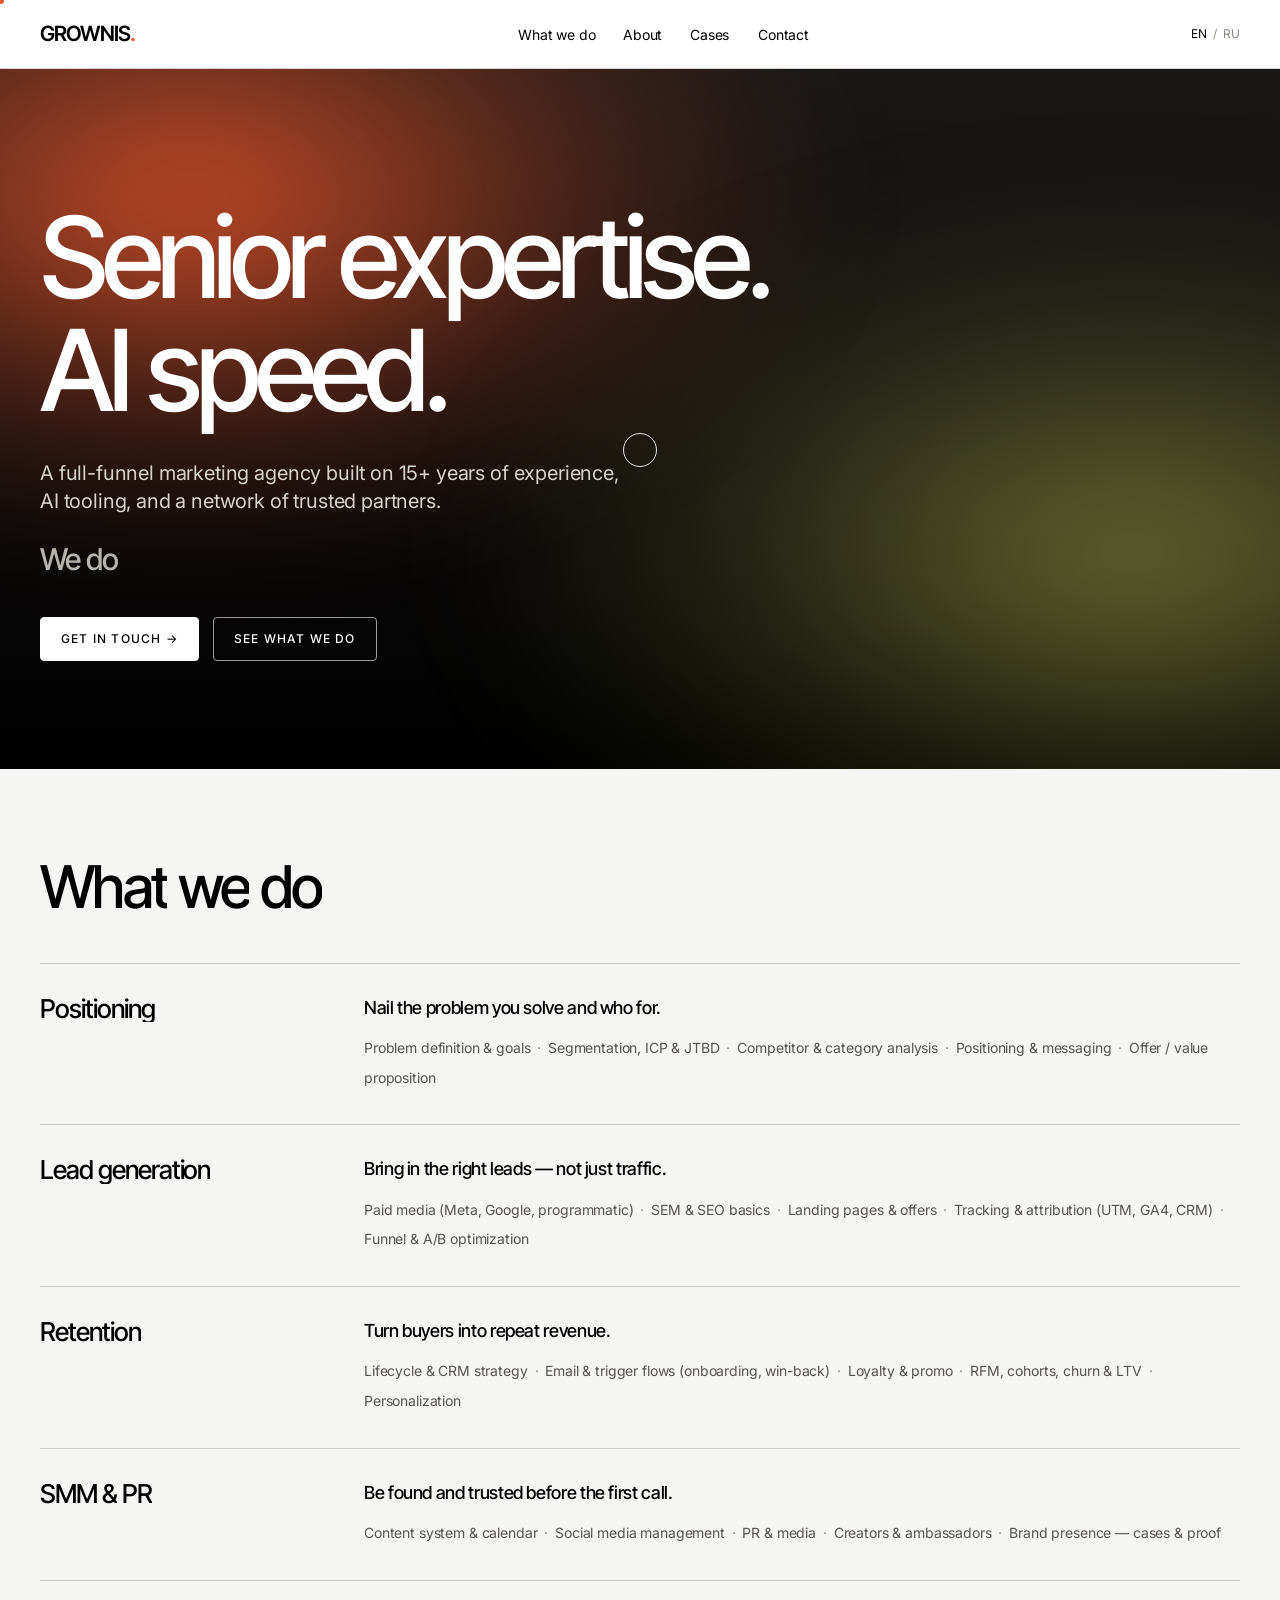
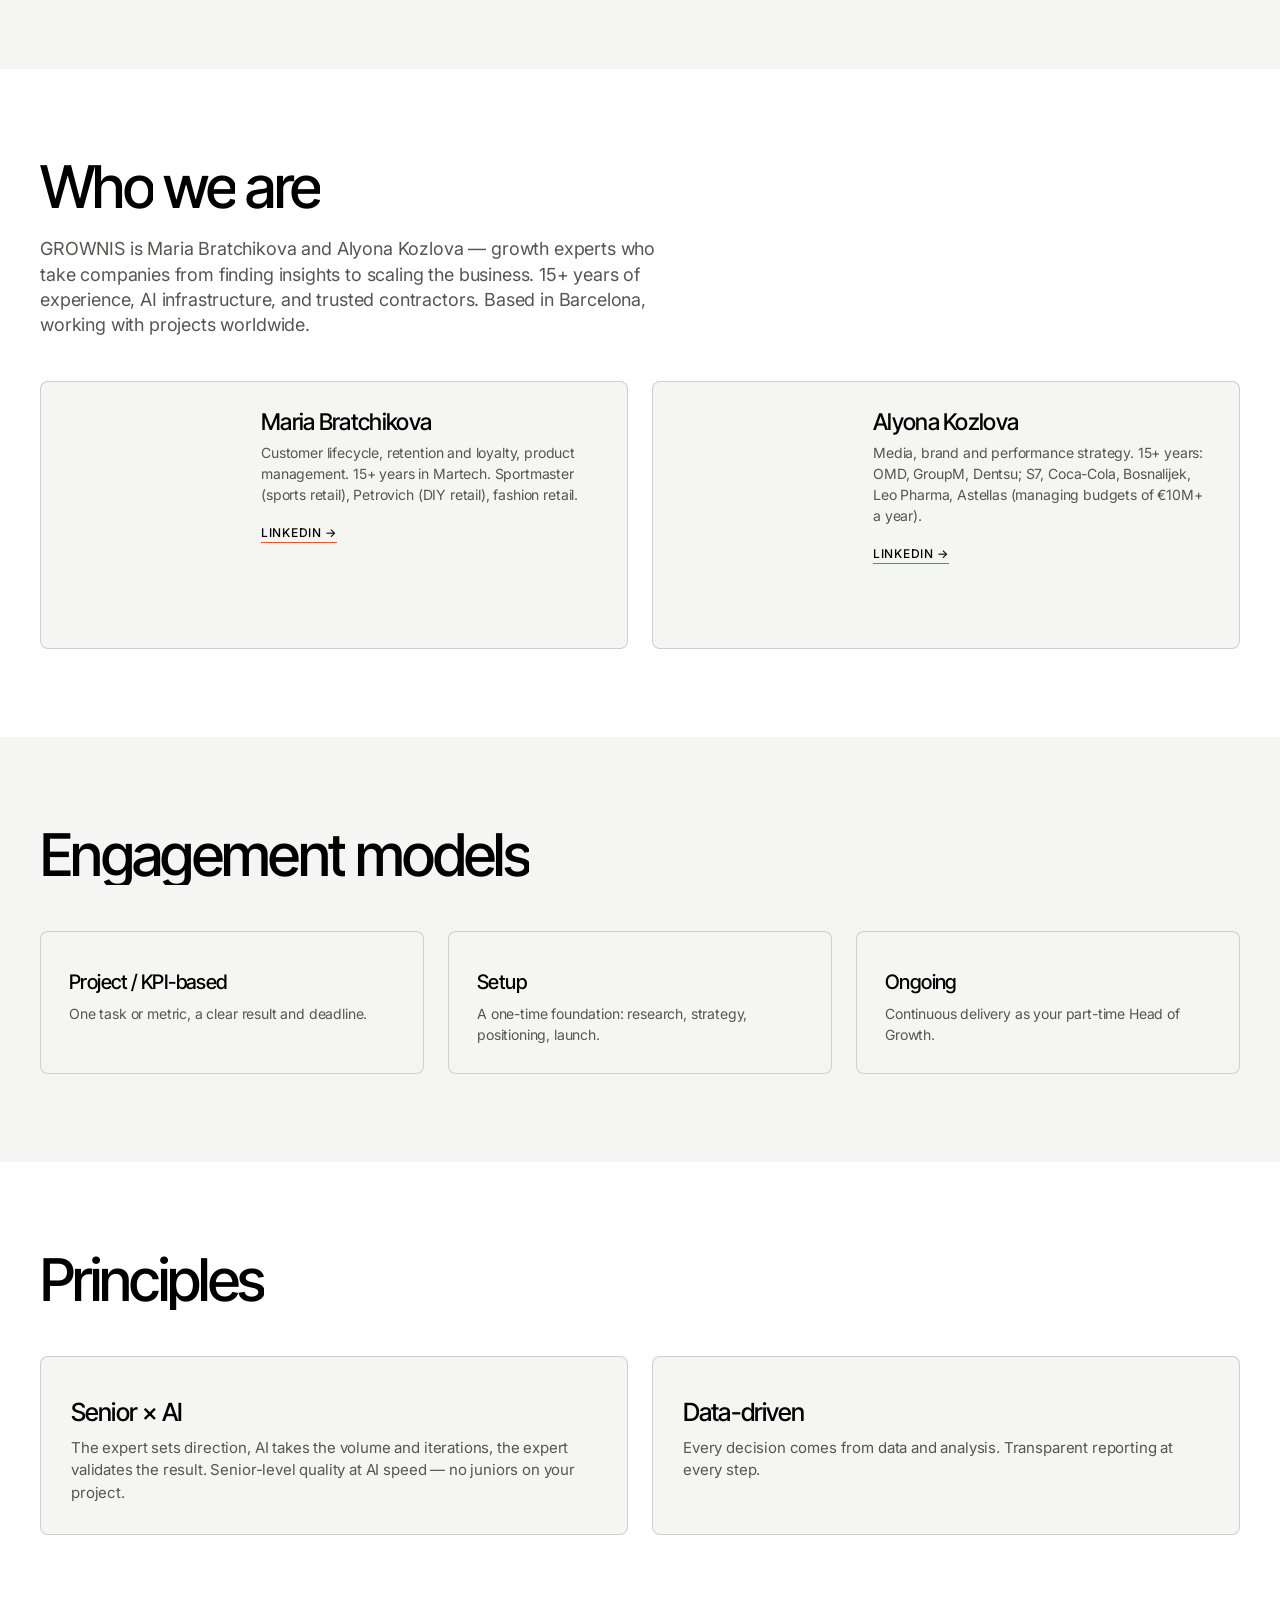
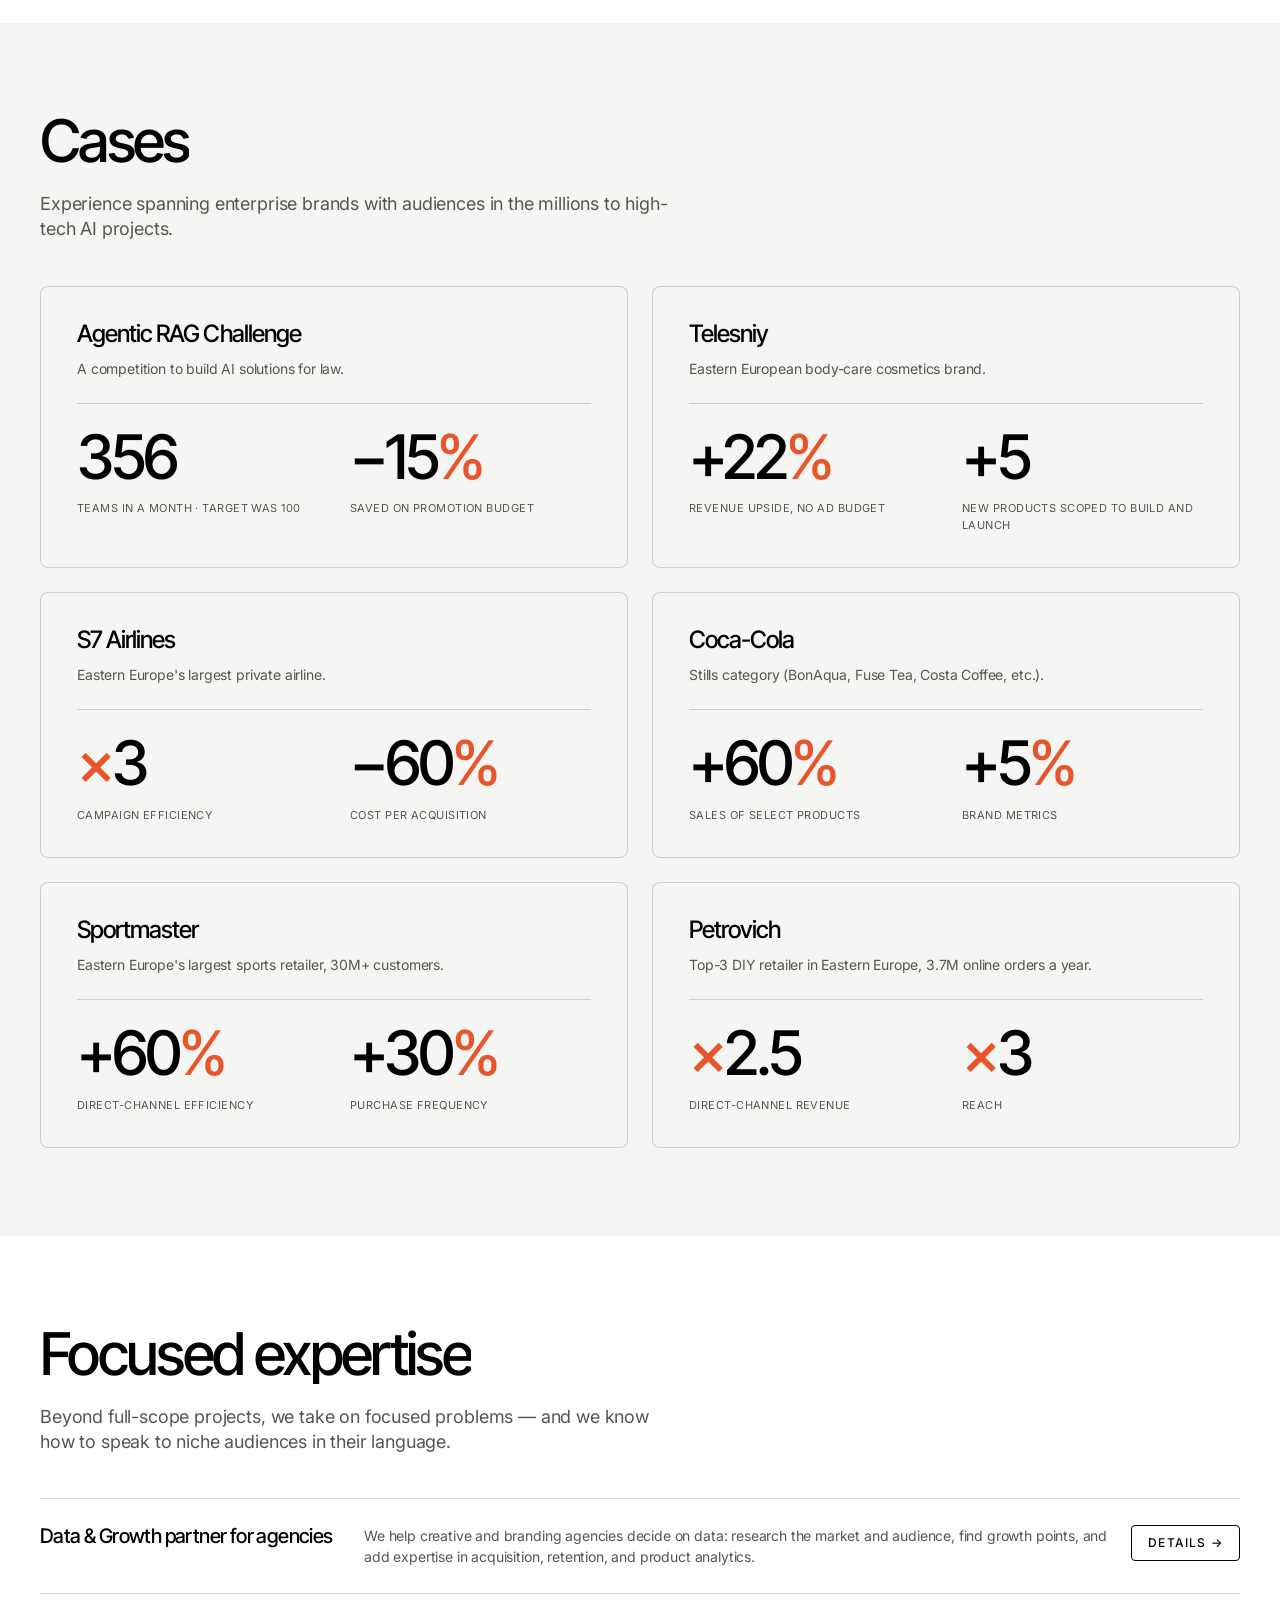
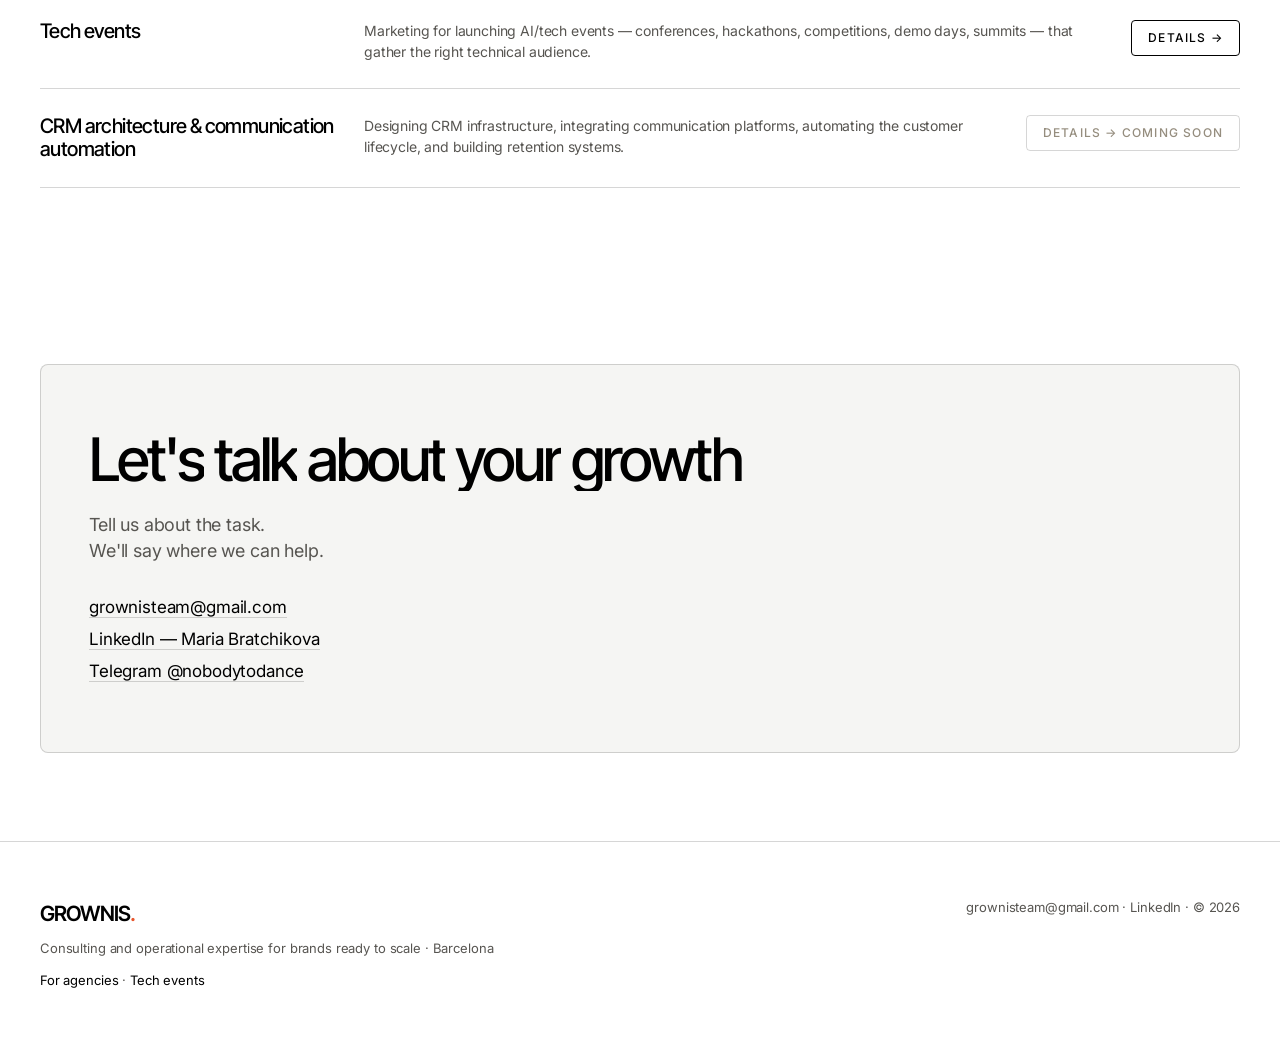
==== commit 17af8aa4: "Site v3.1 luxe: new style pass; remove Growth Score quiz pages Co-Authored-By: Claude Opus 5.5 <nore" ====
--- a/index.html
+++ b/index.html
@@ -365,41 +365,80 @@
 })();
 </script>
 <script>
-/* GROWNIS v3 motion: fade-up reveal + custom cursor */
+/* GROWNIS v3.1 motion: reveal + word-slide + rotator + clip-wipe + draw-line + magnetic + cursor */
 (function(){
-  var rm = window.matchMedia('(prefers-reduced-motion: reduce)').matches;
-  if(!rm && 'IntersectionObserver' in window){
-    var sel = '.hero .lede, .hero .hero-cta, .sec-head, .what-rows .row, .case, .member, .fcard, .principle, .exp-item, .metric-cards .mc, .svc, .pain, .quote-accent, .quote-band, .capstone, .facts, .steplist .row, .svc-flow .row, .svc-rows .row, .cta';
-    var els = [].slice.call(document.querySelectorAll(sel));
-    els.forEach(function(el){ el.classList.add('reveal'); });
-    void document.documentElement.offsetHeight; /* commit hidden state before revealing */
-    function show(el,d){ el.style.transitionDelay=(d||0)+'ms'; el.classList.add('in'); }
-    var io = new IntersectionObserver(function(entries){
-      entries.forEach(function(e){ if(e.isIntersecting){ show(e.target,0); io.unobserve(e.target); } });
-    }, {threshold:.14, rootMargin:'0px 0px -10% 0px'});
-    var vh = window.innerHeight||800, n=0;
-    els.forEach(function(el){
-      var top = el.getBoundingClientRect().top;
-      if(top < vh*0.9){ /* already in view: staggered intro on load */
-        (function(el,delay){ setTimeout(function(){ show(el,0); }, delay); })(el, 100 + (n++)*90);
-      } else { io.observe(el); }
+  var RM = window.matchMedia('(prefers-reduced-motion: reduce)').matches;
+  var FINE = window.matchMedia('(pointer:fine)').matches;
+  document.documentElement.classList.add('js');
+  function esc(s){return s.replace(/&/g,'&amp;').replace(/</g,'&lt;').replace(/>/g,'&gt;');}
+
+  /* hero rotator — смена ключевых слов */
+  (function(){
+    var lede=document.querySelector('.hero .lede'); if(!lede) return;
+    var ru=(document.documentElement.lang==='ru');
+    var stat=ru?'Делаем':'We do';
+    var words=ru?['Позиционирование','Привлечение','Удержание','SMM & PR']
+                :['Positioning','Lead generation','Retention','SMM & PR'];
+    var box=document.createElement('div'); box.className='hero-rotator';
+    box.innerHTML='<span class="rot-static"></span> <span class="rot-word"></span>';
+    box.querySelector('.rot-static').textContent=stat;
+    var w=box.querySelector('.rot-word'); w.textContent=words[0];
+    lede.insertAdjacentElement('afterend',box);
+    if(!RM){ var i=0; setInterval(function(){ w.classList.add('swap');
+      setTimeout(function(){ i=(i+1)%words.length; w.textContent=words[i]; w.classList.remove('swap'); },500);
+    },2600); }
+  })();
+
+  if(RM){ return; }
+
+  /* word-split для заголовков + What we do */
+  document.querySelectorAll('.sec-head h2, .cta h2, .what-rows .t').forEach(function(el){
+    var parts=el.textContent.trim().split(/\s+/);
+    el.innerHTML=parts.map(function(wd,i){return '<span class="w"><span style="transition-delay:'+(i*80)+'ms">'+esc(wd)+'</span></span>';}).join(' ');
+    el.classList.add('sw');
+  });
+
+  /* классы скрытия для reveal / clip */
+  var revSel='.hero h1, .hero .lede, .hero .hero-cta, .hero-rotator, .sec-head p, .what-rows .row > div, .case, .member, .fcard, .principle, .exp-item, .metric-cards .mc, .svc, .pain, .quote-accent, .quote-band, .capstone, .facts, .steplist .row, .svc-flow .row, .svc-rows .row, .cta .contact-lines';
+  [].forEach.call(document.querySelectorAll(revSel),function(el){el.classList.add('reveal');});
+  [].forEach.call(document.querySelectorAll('.member .ava'),function(el){el.classList.add('rvclip');});
+  void document.documentElement.offsetHeight;
+
+  function show(el,d){ if(d) el.style.transitionDelay=d+'ms'; el.classList.add('in'); }
+  var obsSel='.reveal, .sw, .rvclip';
+  var io=new IntersectionObserver(function(es){
+    es.forEach(function(e){ if(e.isIntersecting){ show(e.target,0); io.unobserve(e.target); } });
+  },{threshold:.14, rootMargin:'0px 0px -10% 0px'});
+  var vh=window.innerHeight||800, n=0;
+  [].forEach.call(document.querySelectorAll(obsSel),function(el){
+    var top=el.getBoundingClientRect().top;
+    if(top < vh*0.92){ (function(el,d){ setTimeout(function(){ show(el,0); }, d); })(el, 90+(n++)*70); }
+    else io.observe(el);
+  });
+
+  /* магнитные ссылки/кнопки */
+  if(FINE){
+    [].forEach.call(document.querySelectorAll('.topbar nav a, .cta .contact-lines a'),function(el){
+      el.classList.add('mag');
+      el.addEventListener('mousemove',function(e){var r=el.getBoundingClientRect();
+        el.style.transform='translate('+(e.clientX-(r.left+r.width/2))*0.25+'px,'+(e.clientY-(r.top+r.height/2))*0.35+'px)';});
+      el.addEventListener('mouseleave',function(){el.style.transform='';});
     });
   }
-  if(!rm && window.matchMedia('(pointer:fine)').matches){
+
+  /* кастомный курсор */
+  if(FINE){
     var dot=document.createElement('div'); dot.className='cur-dot';
     var ring=document.createElement('div'); ring.className='cur-ring';
     document.body.appendChild(dot); document.body.appendChild(ring);
     document.documentElement.classList.add('has-cursor');
     var mx=innerWidth/2,my=innerHeight/2,rx=mx,ry=my,vis=false;
-    addEventListener('mousemove',function(e){
-      mx=e.clientX; my=e.clientY;
+    addEventListener('mousemove',function(e){ mx=e.clientX;my=e.clientY;
       dot.style.transform='translate('+mx+'px,'+my+'px)';
-      if(!vis){vis=true;dot.style.opacity=1;ring.style.opacity=1;}
-    });
+      if(!vis){vis=true;dot.style.opacity=1;ring.style.opacity=1;} });
     addEventListener('mouseout',function(e){ if(!e.relatedTarget){dot.style.opacity=0;ring.style.opacity=0;vis=false;} });
     (function loop(){ rx+=(mx-rx)*.18; ry+=(my-ry)*.18; ring.style.transform='translate('+rx+'px,'+ry+'px)'; requestAnimationFrame(loop); })();
-    var hov='a,button,.btn,.case,.exp-item,.member,.fcard,.what-rows .row,summary';
-    document.querySelectorAll(hov).forEach(function(el){
+    [].forEach.call(document.querySelectorAll('a,button,.btn,.case,.exp-item,.member,.fcard,.what-rows .row,summary'),function(el){
       el.addEventListener('mouseenter',function(){ring.classList.add('big')});
       el.addEventListener('mouseleave',function(){ring.classList.remove('big')});
     });
--- a/grownis.css
+++ b/grownis.css
@@ -30,10 +30,11 @@
 
   /* — Scale / rhythm — */
   --maxw: 1280px;
-  --section-y: 72px;
+  --section-y: 88px;
   --gap: 24px;
   --radius: 8px;
   --radius-sm: 4px;
+  --ease: cubic-bezier(.22,.61,.36,1);
 }
 
 /* ===== BASE ===== */
@@ -492,9 +493,7 @@
 .case,.fcard,.member,.principle,.result,.pain,.svc,.metric-cards .mc{transition:transform .3s ease,border-color .3s ease,box-shadow .3s ease}
 .case:hover,.fcard:hover,.member:hover,.principle:hover,.result:hover,.pain:hover,.svc:hover,.metric-cards .mc:hover{transform:translateY(-3px);border-color:rgba(0,0,0,.32)}
 
-/* кнопки — стрелка чуть уезжает */
-.btn{transition:.2s,transform .2s ease}
-.btn:hover{transform:translateY(-1px)}
+/* кнопки — без движения на ховере (только цвет) */
 
 /* --- кастомный курсор (десктоп) --- */
 .has-cursor,.has-cursor a,.has-cursor button,.has-cursor .btn,.has-cursor summary{cursor:none}
@@ -504,9 +503,39 @@
   transition:width .22s ease,height .22s ease,margin .22s ease}
 .cur-ring.big{width:58px;height:58px;margin:-29px 0 0 -29px}
 
+/* ============================================================
+   LUXE PASS v3.1  ·  no numbers · word-slide · rotator · clip-wipe · draw-line · magnetic
+   ============================================================ */
+
+/* убрать нумерацию в блоках Engagement / Focused expertise / Principles */
+.fcard .n,.principle .k,.exp-item .k{display:none}
+.exp-item{grid-template-columns:300px 1fr auto}
+@media(max-width:760px){.exp-item{grid-template-columns:1fr}}
+
+/* word slide-up (стиль Флаковой) */
+.js .sw .w{display:inline-block;overflow:hidden;vertical-align:top;line-height:1.02}
+.js .sw .w>span{display:inline-block;transform:translateY(112%);transition:transform .9s var(--ease)}
+.js .sw.in .w>span{transform:none}
+
+/* hero rotator — смена ключевых слов */
+.hero-rotator{margin-top:26px;font-family:var(--font-display);font-weight:500;font-size:clamp(20px,2.4vw,30px);letter-spacing:-.03em;line-height:1.2;color:#fff;display:flex;gap:.4em;align-items:baseline;flex-wrap:wrap}
+.hero-rotator .rot-static{color:#B7B3AD}
+.hero-rotator .rot-word{display:inline-block;color:#fff;transition:transform .5s var(--ease),opacity .5s}
+.hero-rotator .rot-word.swap{transform:translateY(-65%);opacity:0}
+
+/* clip-wipe для фото команды */
+.js .rvclip{opacity:0;clip-path:inset(100% 0 0 0);transition:opacity .7s,clip-path 1.4s var(--ease)}
+.js .rvclip.in{opacity:1;clip-path:inset(0 0 0 0)}
+
+/* магнитные элементы */
+.mag{will-change:transform;transition:transform .25s var(--ease)}
+
 /* --- reduced-motion: всё выключаем --- */
 @media (prefers-reduced-motion: reduce){
   .hero::before,.hero::after{animation:none}
   .reveal{opacity:1;transform:none;transition:none}
   .case:hover,.fcard:hover,.member:hover,.principle:hover,.result:hover,.pain:hover,.svc:hover,.metric-cards .mc:hover,.btn:hover{transform:none}
+  .js .sw .w>span{transform:none}
+  .js .rvclip{opacity:1;clip-path:none}
+  .hero-rotator .rot-word{transition:none}
 }
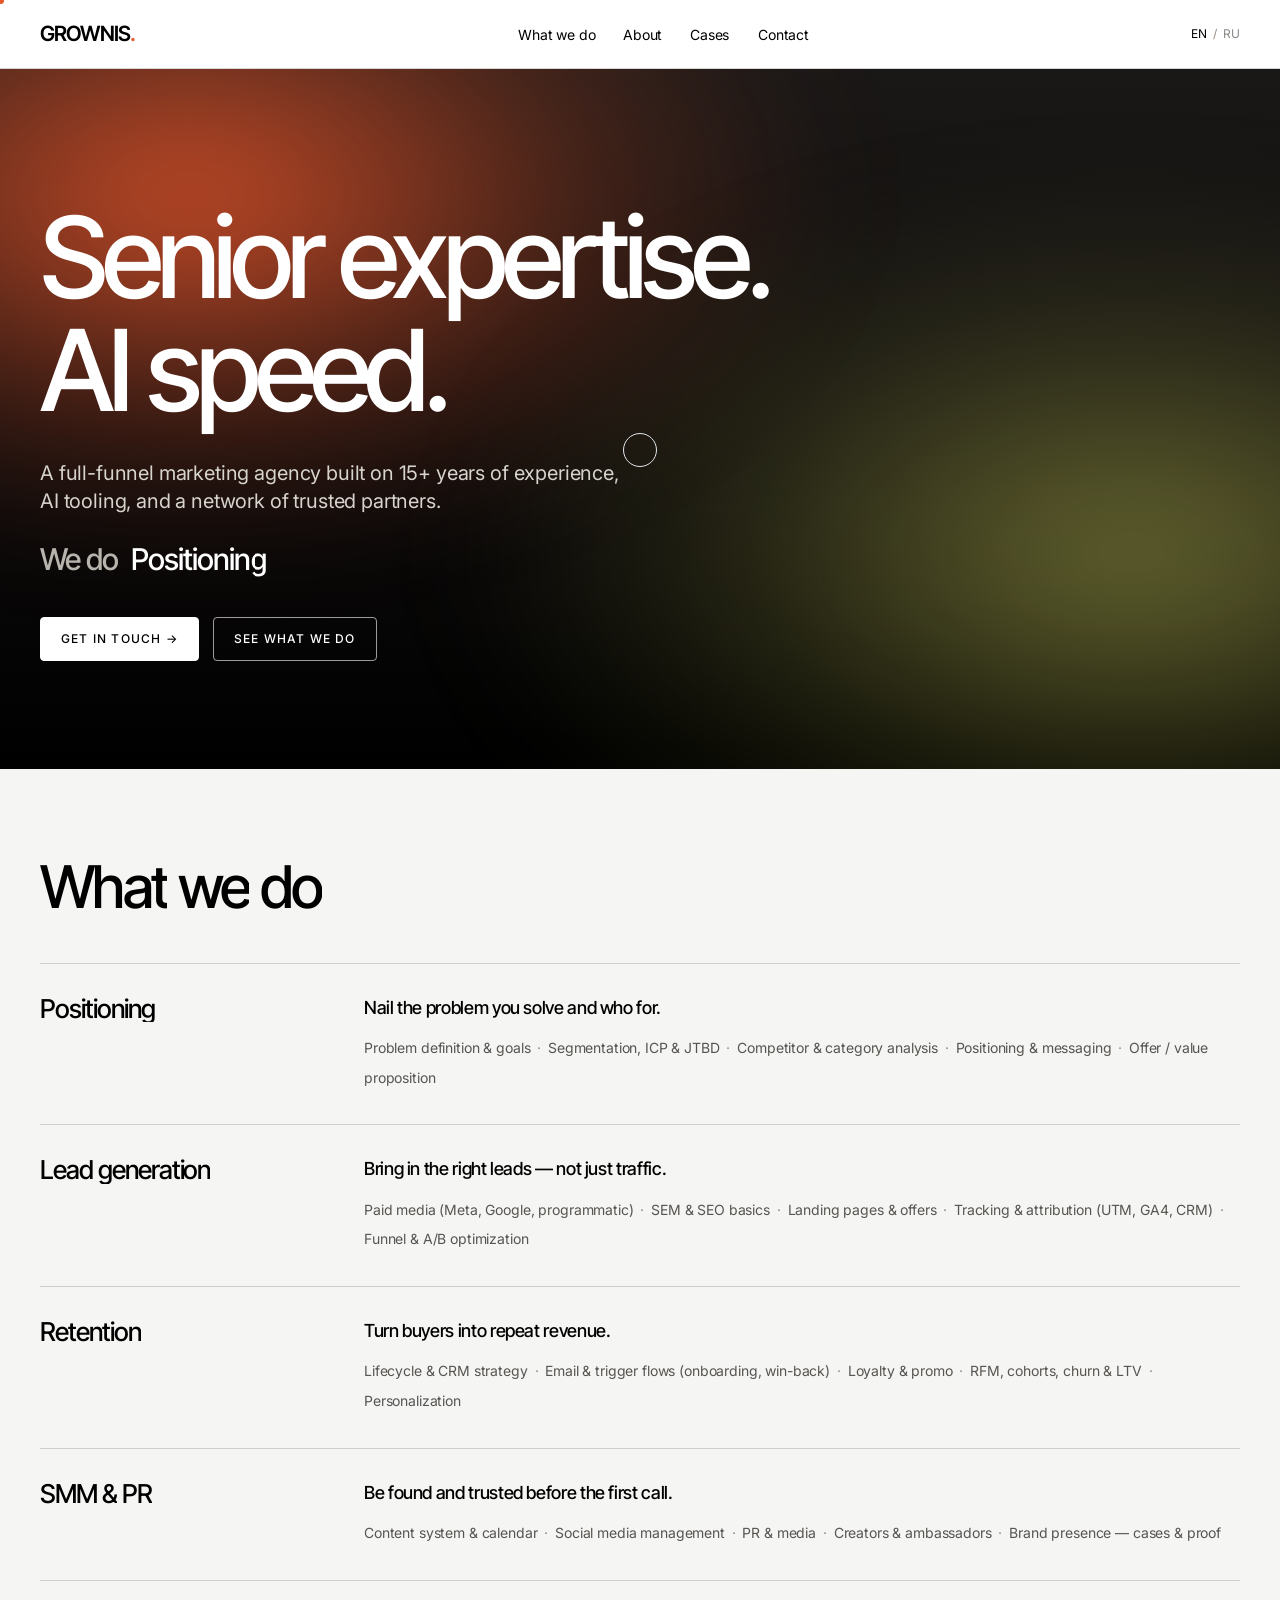
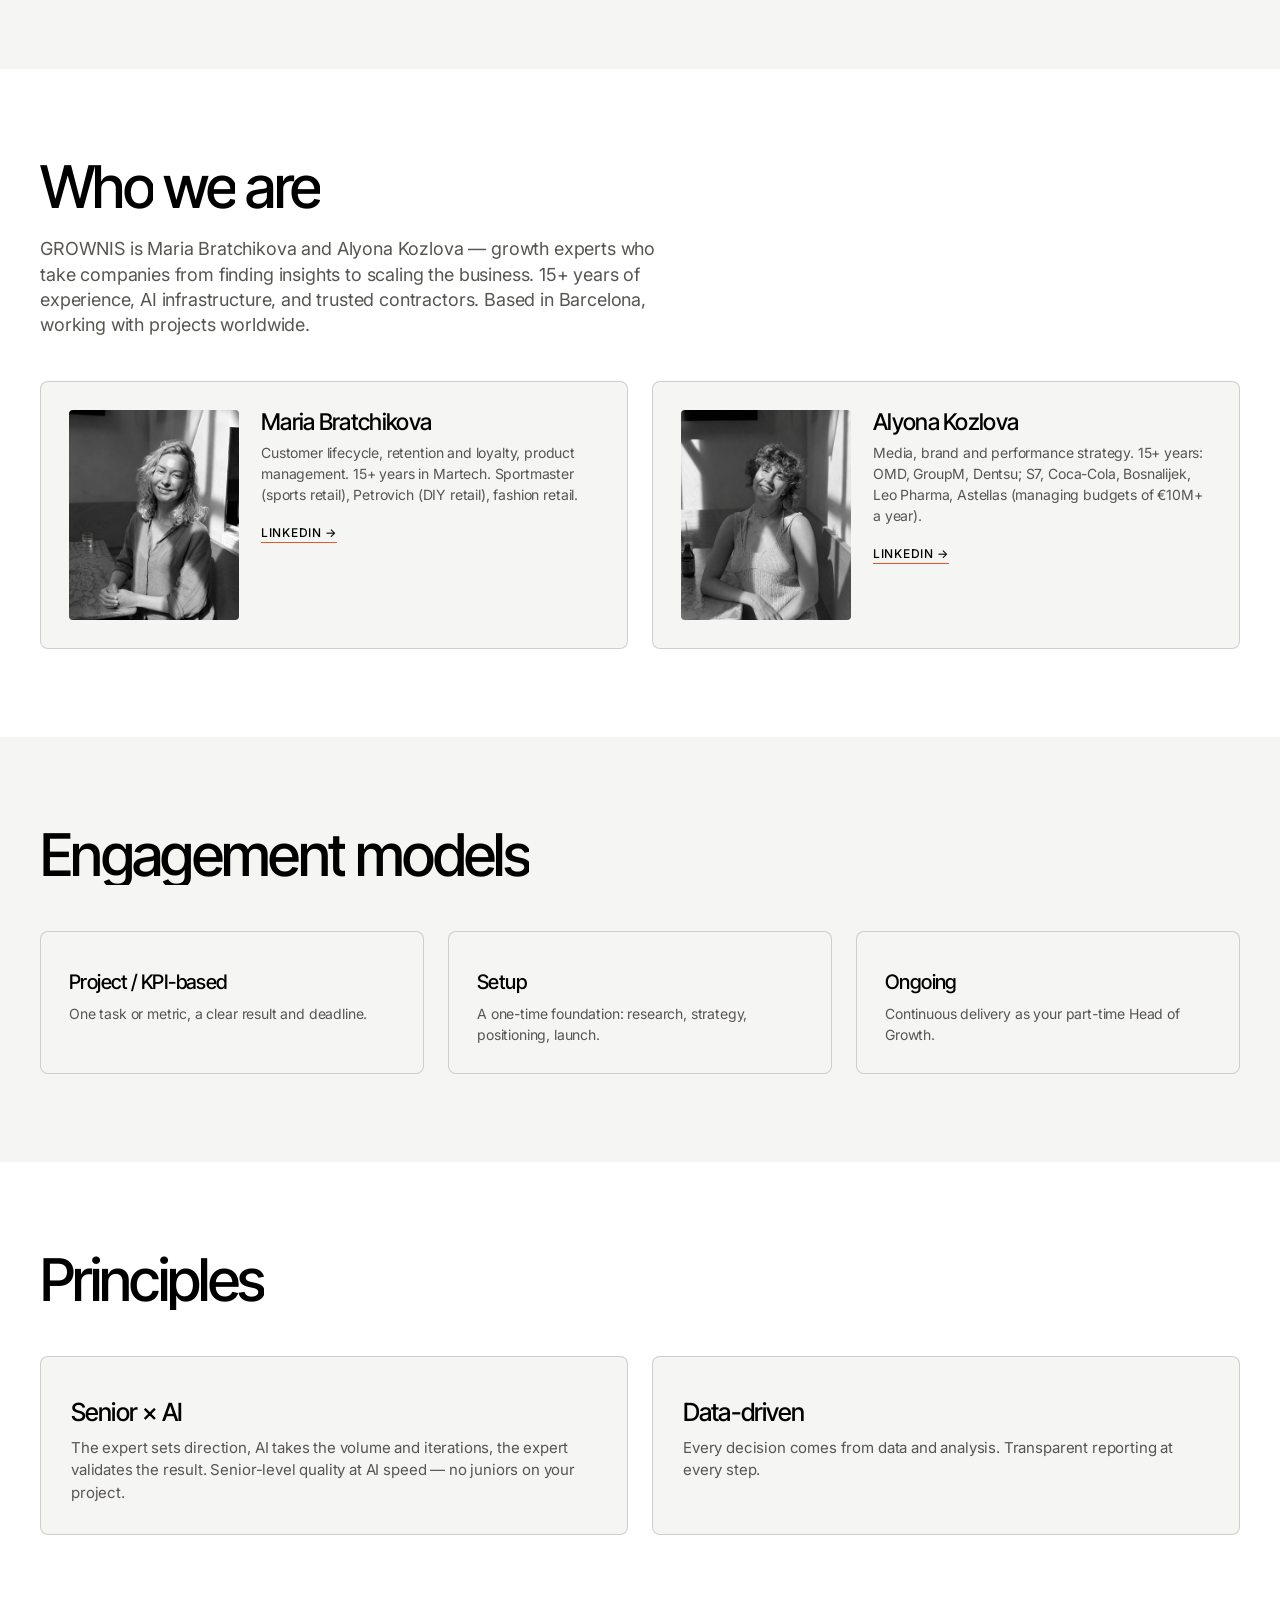
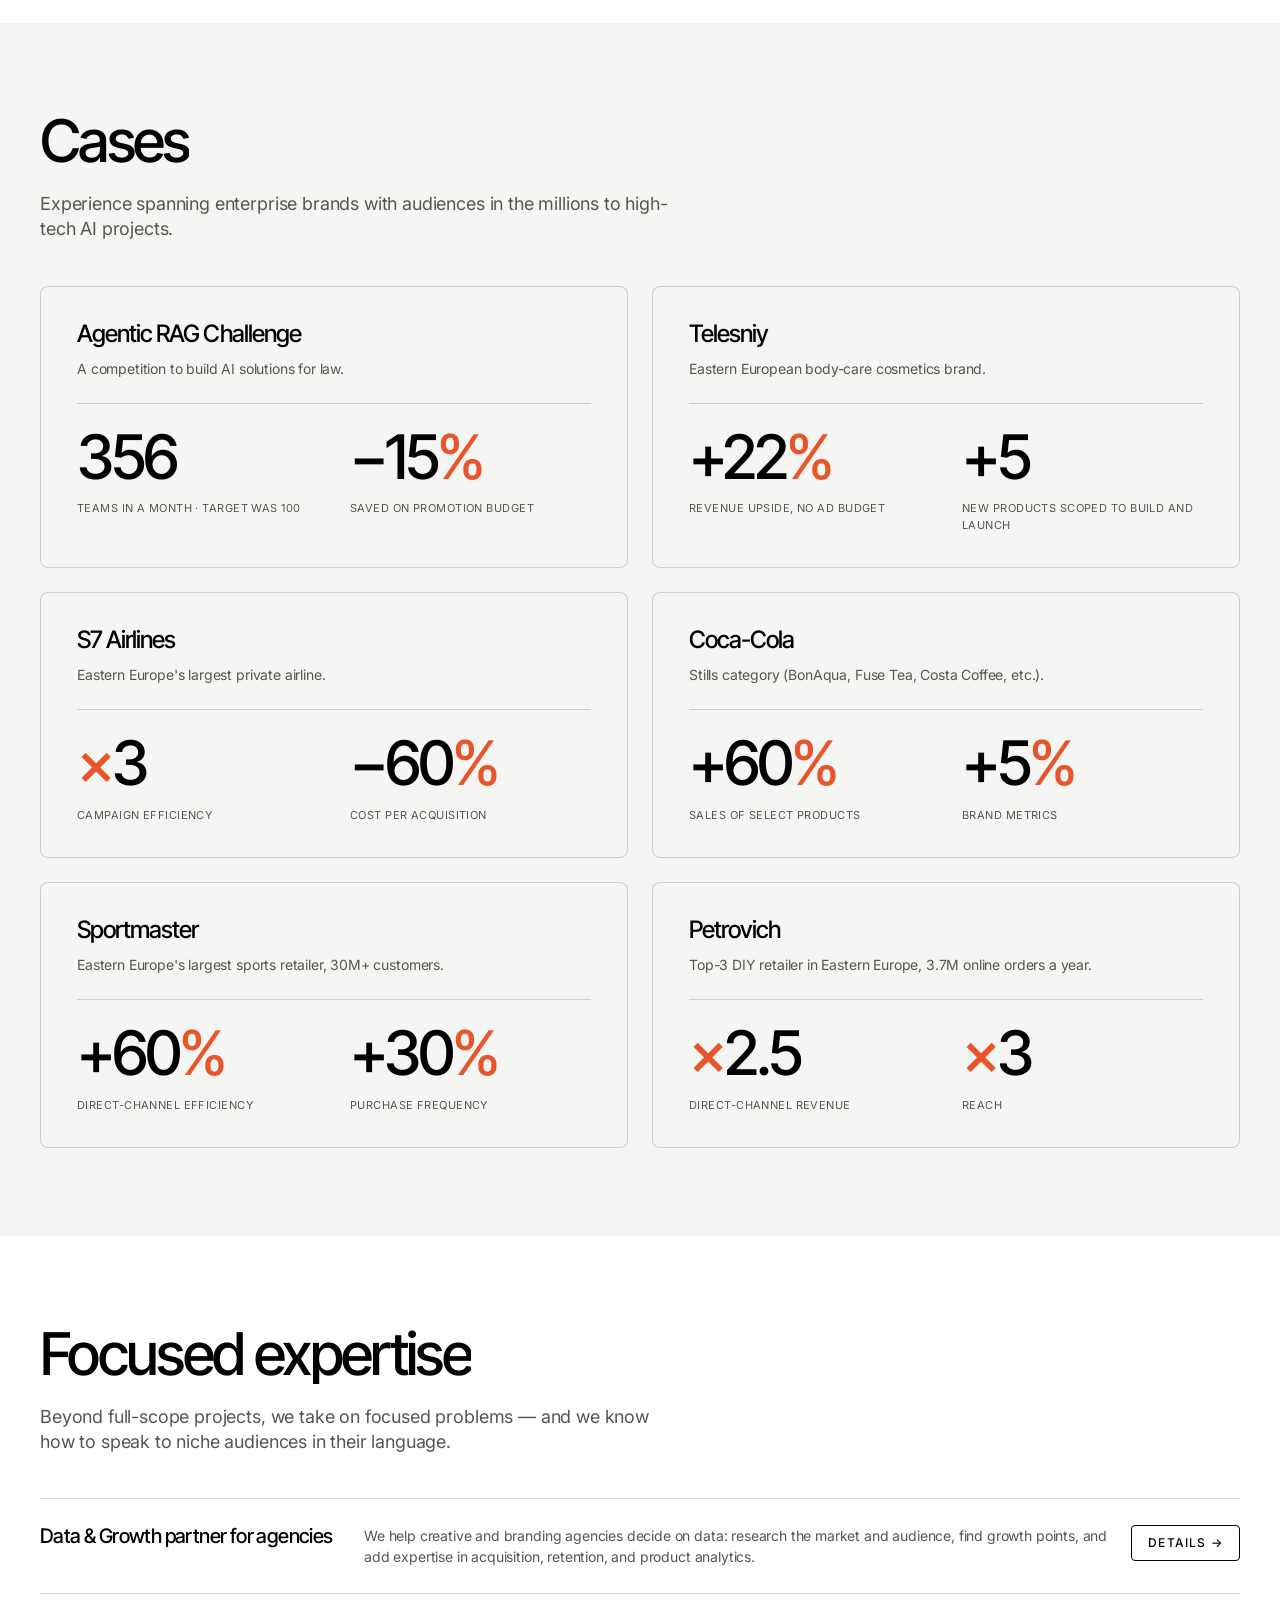
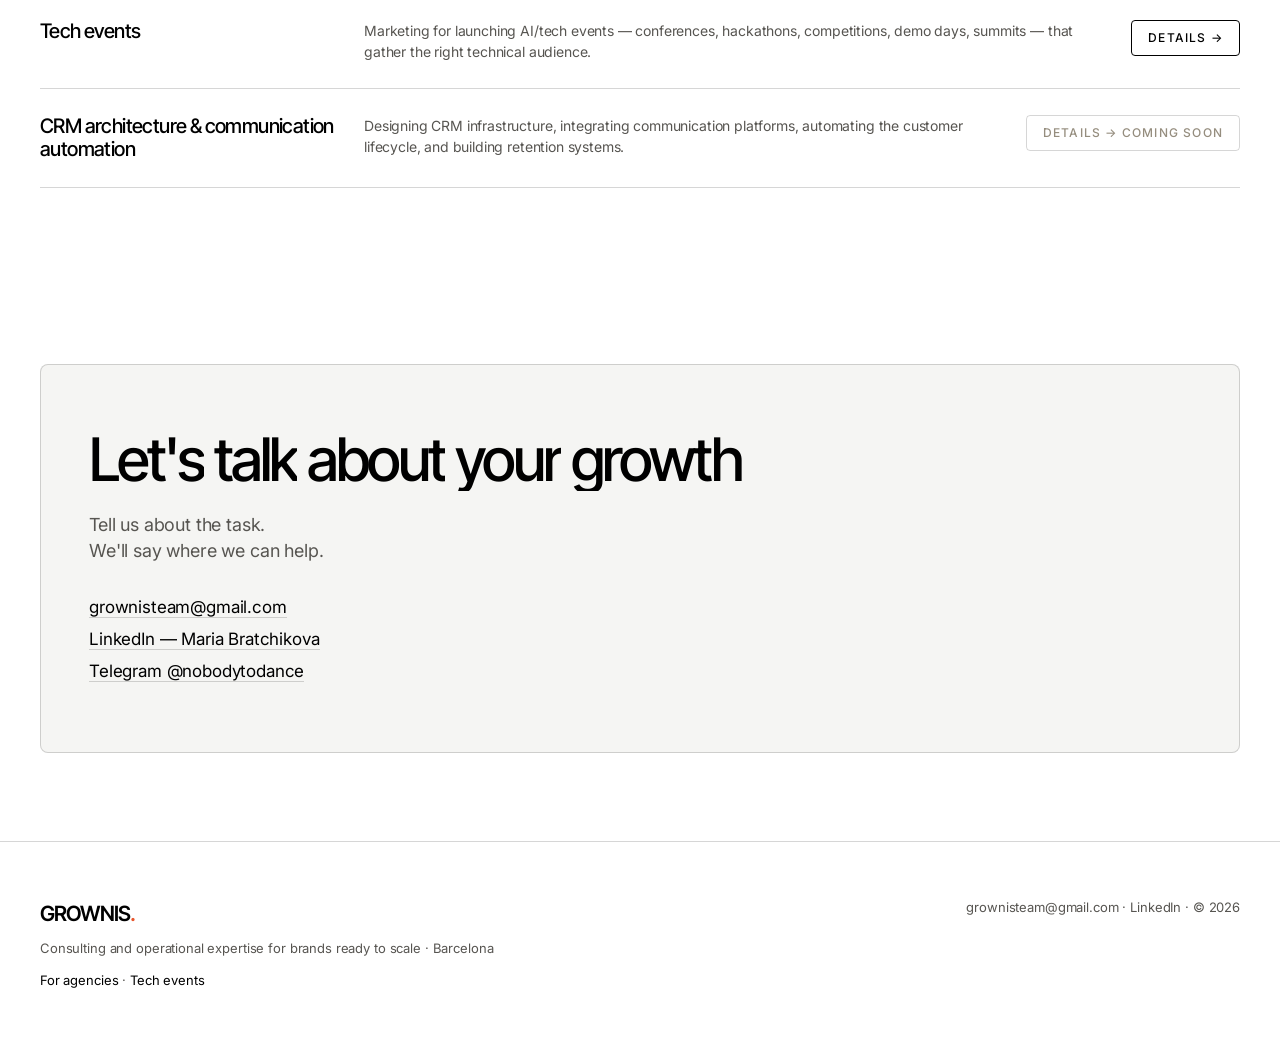
==== commit e0588643: "Design update (Oct 6) Co-Authored-By: Claude Opus 5.5 <noreply@anthropic.com> Claude-Session: https:" ====
--- a/index.html
+++ b/index.html
@@ -401,11 +401,10 @@
   /* классы скрытия для reveal / clip */
   var revSel='.hero h1, .hero .lede, .hero .hero-cta, .hero-rotator, .sec-head p, .what-rows .row > div, .case, .member, .fcard, .principle, .exp-item, .metric-cards .mc, .svc, .pain, .quote-accent, .quote-band, .capstone, .facts, .steplist .row, .svc-flow .row, .svc-rows .row, .cta .contact-lines';
   [].forEach.call(document.querySelectorAll(revSel),function(el){el.classList.add('reveal');});
-  [].forEach.call(document.querySelectorAll('.member .ava'),function(el){el.classList.add('rvclip');});
   void document.documentElement.offsetHeight;
 
   function show(el,d){ if(d) el.style.transitionDelay=d+'ms'; el.classList.add('in'); }
-  var obsSel='.reveal, .sw, .rvclip';
+  var obsSel='.reveal, .sw';
   var io=new IntersectionObserver(function(es){
     es.forEach(function(e){ if(e.isIntersecting){ show(e.target,0); io.unobserve(e.target); } });
   },{threshold:.14, rootMargin:'0px 0px -10% 0px'});
--- a/grownis.css
+++ b/grownis.css
@@ -403,13 +403,6 @@
 .faq-more .faq-inner>details{border-bottom:1px solid var(--line)}
 .faq-more .faq-inner>details:last-child{border-bottom:none}
 
-/* ===== GROWTH SCORE band (не используется) ===== */
-.gs-band{background:var(--paper-card);border:1px solid var(--line);border-radius:var(--radius);padding:40px;display:flex;justify-content:space-between;align-items:center;gap:28px;flex-wrap:wrap}
-.gs-copy{flex:1;min-width:260px}
-.gs-eyebrow{font-family:var(--font-body);font-size:10px;letter-spacing:.1em;text-transform:uppercase;color:var(--accent);margin-bottom:12px}
-.gs-band h2{font-size:clamp(26px,3.4vw,36px);letter-spacing:-.04em;margin-bottom:12px}
-.gs-band p{font-size:15px;color:var(--slate);max-width:520px}
-
 /* ===== CONTACT / CTA ===== */
 .cta{background:var(--paper-card);color:var(--ink);border:1px solid var(--line);border-radius:var(--radius);padding:64px 48px;text-align:left}
 .cta h2{color:var(--ink);font-size:clamp(32px,5vw,60px);letter-spacing:-.05em}
@@ -523,10 +516,6 @@
 .hero-rotator .rot-word{display:inline-block;color:#fff;transition:transform .5s var(--ease),opacity .5s}
 .hero-rotator .rot-word.swap{transform:translateY(-65%);opacity:0}
 
-/* clip-wipe для фото команды */
-.js .rvclip{opacity:0;clip-path:inset(100% 0 0 0);transition:opacity .7s,clip-path 1.4s var(--ease)}
-.js .rvclip.in{opacity:1;clip-path:inset(0 0 0 0)}
-
 /* магнитные элементы */
 .mag{will-change:transform;transition:transform .25s var(--ease)}
 
@@ -536,6 +525,5 @@
   .reveal{opacity:1;transform:none;transition:none}
   .case:hover,.fcard:hover,.member:hover,.principle:hover,.result:hover,.pain:hover,.svc:hover,.metric-cards .mc:hover,.btn:hover{transform:none}
   .js .sw .w>span{transform:none}
-  .js .rvclip{opacity:1;clip-path:none}
   .hero-rotator .rot-word{transition:none}
 }
